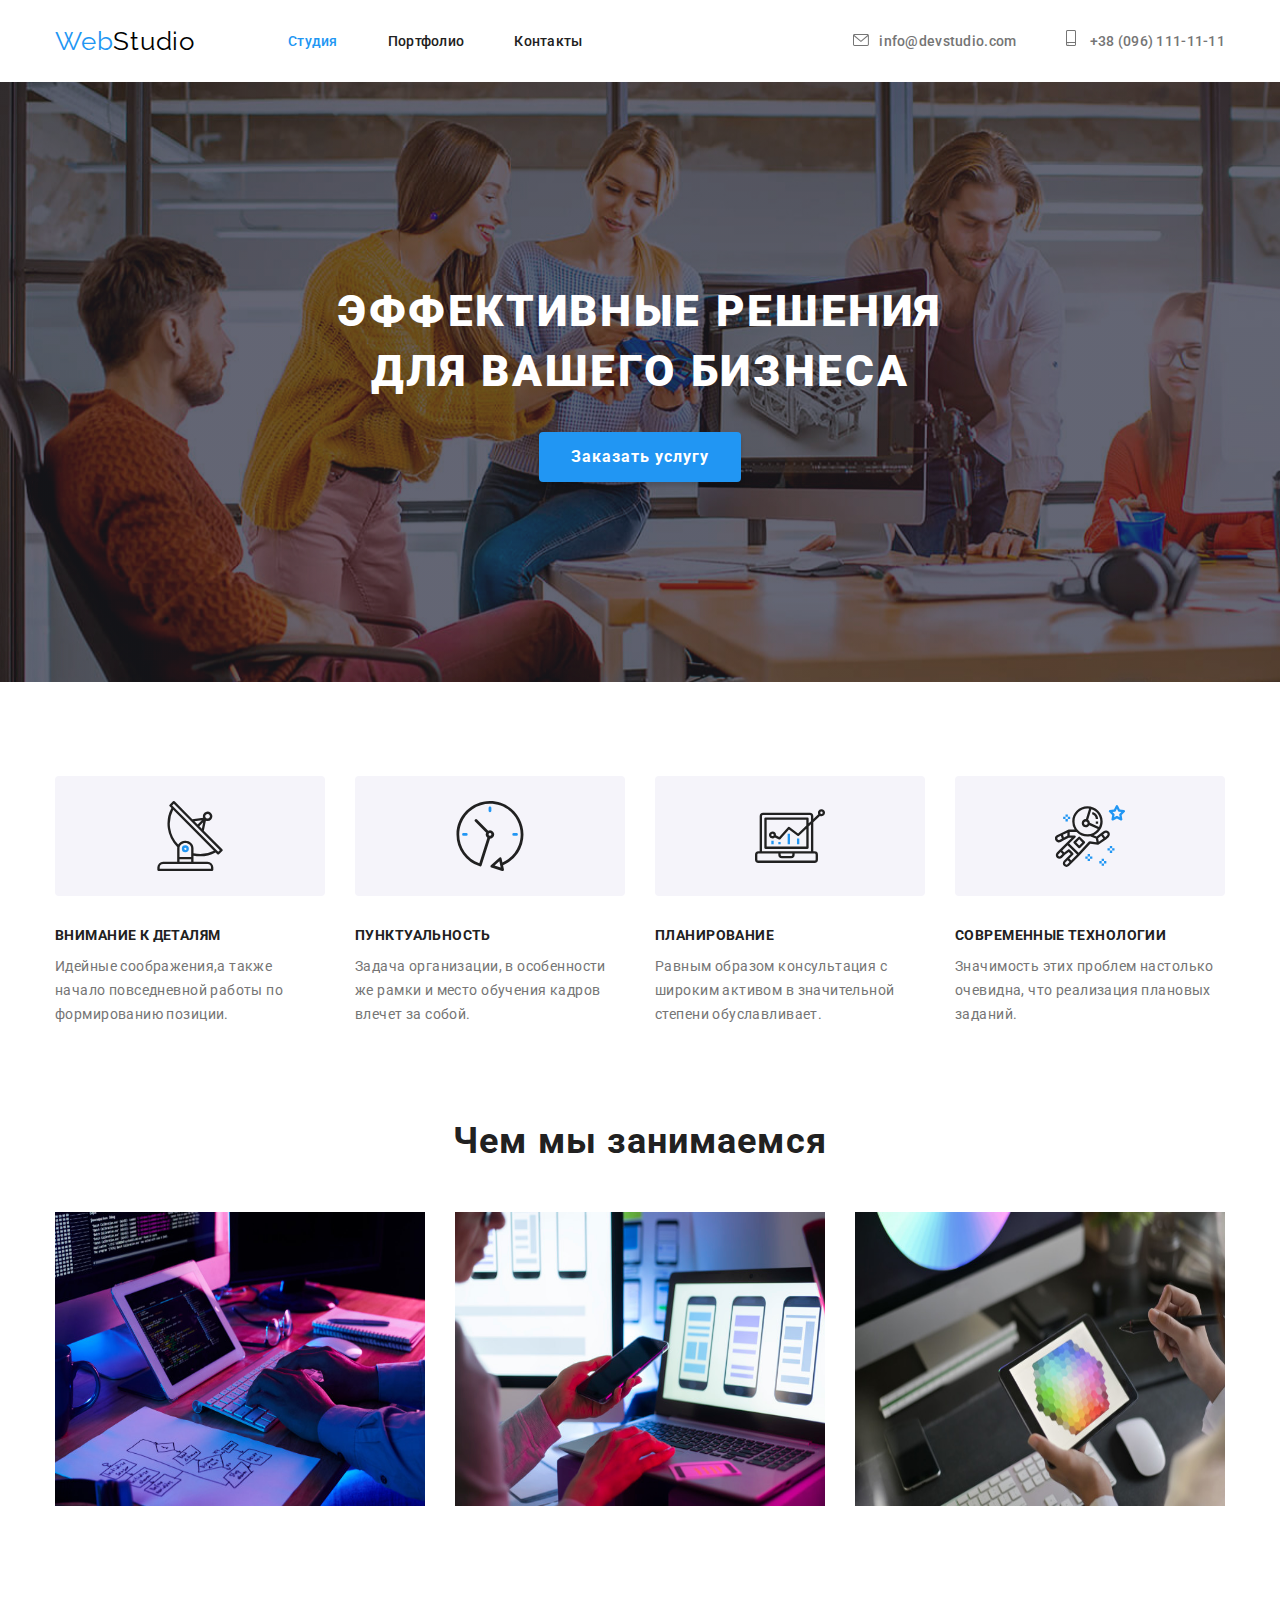
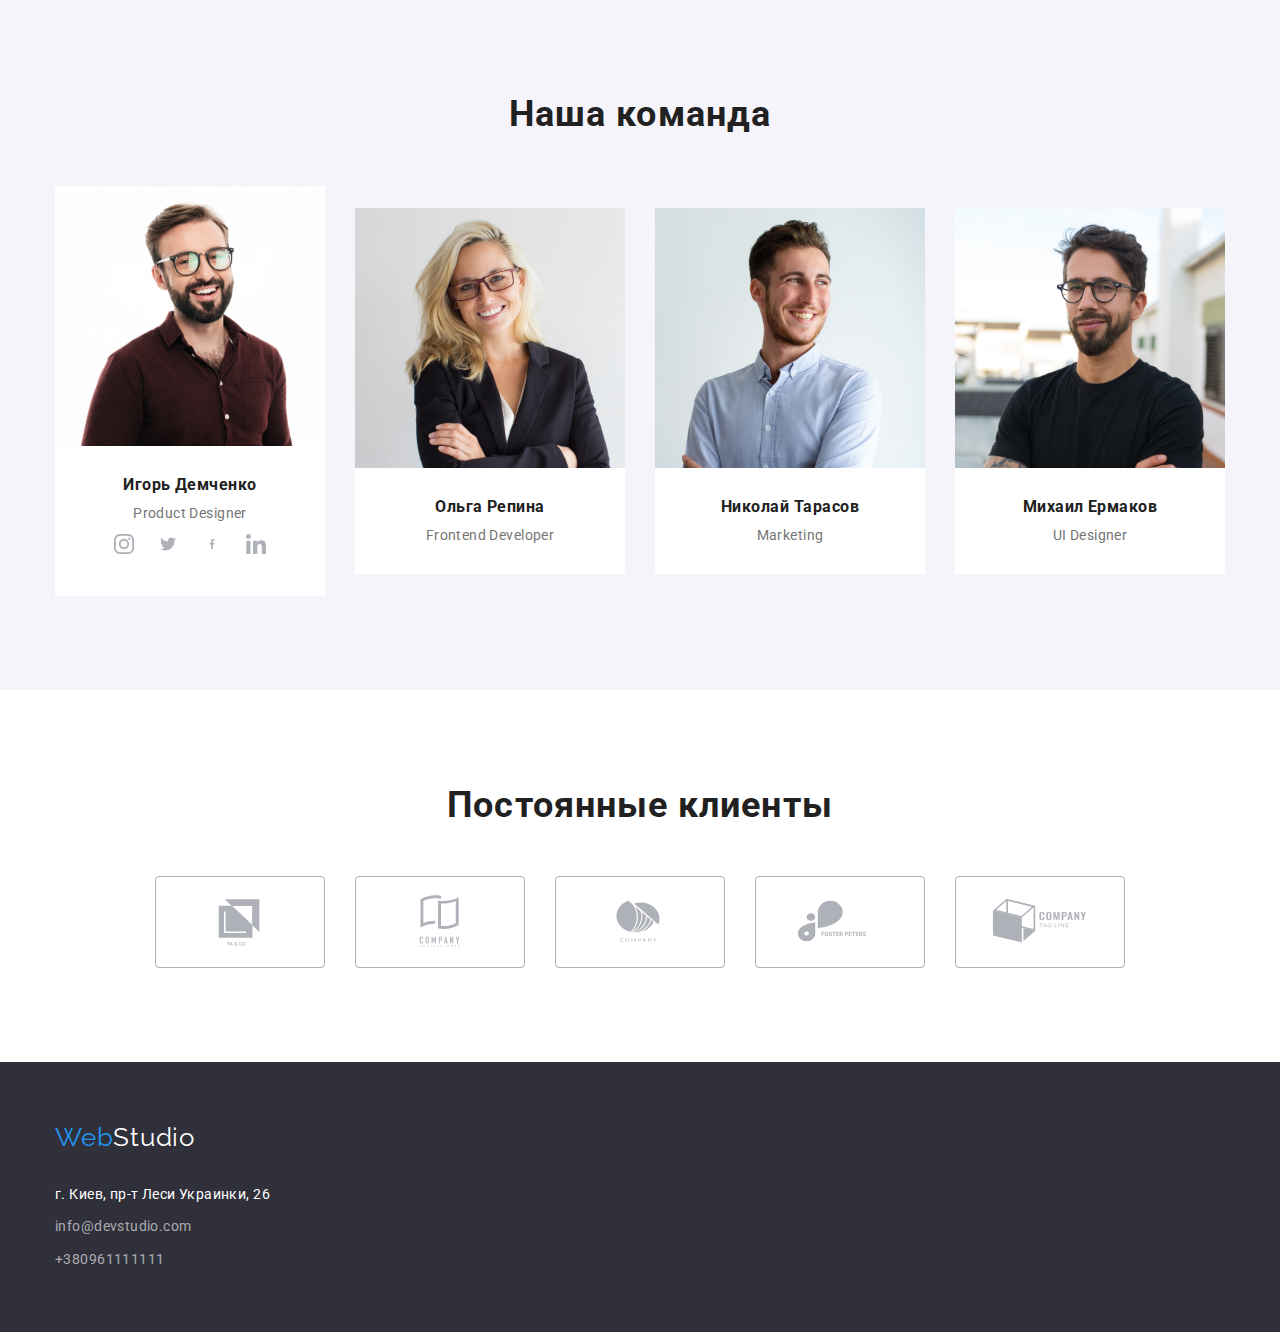
==== index.html @ 140a6880 "04/06hw4" ====
<!DOCTYPE html>
<html lang="ru">
  <head>
    <meta charset="UTF-8" />
    <meta http-equiv="X-UA-Compatible" content="IE=edge" />
    <meta name="viewport" content="width=device-width, initial-scale=1.0" />
    <title>Document</title>
    <link
      rel="stylesheet"
      href="https://cdn.jsdelivr.net/npm/modern-normalize@1.1.0/modern-normalize.min.css"
    />
    <link rel="preconnect" href="https://fonts.googleapis.com" />
    <link rel="preconnect" href="https://fonts.gstatic.com" crossorigin />
    <link
      href="https://fonts.googleapis.com/css2?family=Raleway:wght@700&family=Roboto:wght@400;500;700;900&display=swap"
      rel="stylesheet"
    />
    <link rel="stylesheet" href="./css/styles.css" />
  </head>
  <body class="body">
    <!-- шапка сайта -->
    <header class="header-page">
      <div class="header-container">
        <nav class="navigation">
          <a class="logo-header" href="index.html" lang="en">
            Web<span class="logo-title-right">Studio</span></a
          >
          <ul class="list">
            <li class="item">
              <a class="link navigation-link cunrrent" href="./index.html"
                >Студия</a
              >
            </li>
            <li class="item">
              <a class="link navigation-link" href="./portfolio.html"
                >Портфолио</a
              >
            </li>
            <li class="item">
              <a class="link navigation-link" href="./Slonik.html">Контакты</a>
            </li>
          </ul>
        </nav>
        <ul class="header-contact">
          <li class="contact-item">
            <a class="link-header-email link-email-cunrrent"
              href="mailto:info@devstudio.com">
              <svg class="svg-contact-item" width="16" height="12">
                <use
                  href="./imeges/SVG/Sprite.svg#icon-envelope-hover"
                ></use></svg>info@devstudio.com
            </a>
          </li>
          <li class="contact-item">
            <a
              class="link-header-tel link-tel-cunrrent"
              href="tel:+380961111111">
              <svg class="svg-header-tel" width="10" height="16">
                <use href="./imeges/SVG/Sprite.svg#icon-smartphone"></use>
              </svg>
              +38 (096) 111-11-11
            </a>
          </li>
        </ul>
      </div>
    </header>

    <!-- Hero -->
    <main class="main-studio">
      <section class="main-desigion-forbisness">
        <div class="container">
          <h1 class="desigion-forbisness-text">
            ЭФФЕКТИВНЫЕ РЕШЕНИЯ <br />
            ДЛЯ ВАШЕГО БИЗНЕСА
          </h1>
          <button class="button-hero" type="button">Заказать услугу</button>
        </div>
      </section>

      <section class="section-ourfeatures">
        <div class="ourfeatures-container">
          <h2 class="visually-hidden">Ниши особенности</h2>
          <ul class="section-ourfeatures-list">
            <li class="ourfeatures-svg-item">
              <svg class="svg-ourfeatures" width="70" height="70">
                <use href="./imeges/SVG/Sprite.svg#icon-antenna-1"></use>
              </svg>
              <h3 class="ourfeatures-h3-title">Внимание к деталям</h3>
              <p class="ourfeatures-p-text">
                Идейные соображения,а также<br />начало повседневной работы
                по<br />формированию позиции.
              </p>
            </li>

            <li class="">
              <div class="ourfeatures-svg-div">
                <svg class="svg-ourfeatures-style" width="70" height="70">
                  <use href="./imeges/SVG/Sprite.svg#icon-clock-1"></use>
                </svg>
              </div>
              <h3 class="ourfeatures-h3-title">Пунктуальность</h3>
              <p class="ourfeatures-p-text">
                Задача организации, в особенности <br />
                же рамки и место обучения кадров<br />влечет за собой.
              </p>
            </li>

            <li>
              <div class="ourfeatures-svg-div">
                <svg class="svg-ourfeatures-style" width="70" height="70">
                  <use href="./imeges/SVG/Sprite.svg#icon-diagram-1"></use>
                </svg>
              </div>
              <h3 class="ourfeatures-h3-title">Планирование</h3>
              <p class="ourfeatures-p-text">
                Равным образом консультация с<br />широким активом в
                значительной<br />степени обуславливает.
              </p>
            </li>

            <li>
              <div class="ourfeatures-svg-div">
                <svg class="svg-ourfeatures-style" width="70" height="70">
                  <use href="./imeges/SVG/Sprite.svg#icon-astronaut-1"></use>
                </svg>
              </div>
              <h3 class="ourfeatures-h3-title">Современные технологии</h3>
              <p class="ourfeatures-p-text">
                Значимость этих проблем настолько<br />очевидна, что реализация
                плановых<br />заданий.
              </p>
            </li>
          </ul>
        </div>
      </section>

      <section class="section section-whatwedoing">
        <div class="whatwedoing-container">
          <h2 class="whatwedoing-h2-title">Чем мы занимаемся</h2>
          <ul class="whatwedoing-list">
            <li>
              <img
                src="imeges/pic1.jpg"
                width="370"
                height="294"
                alt="photo1"
              />
            </li>

            <li>
              <img
                src="imeges/pic2.jpg"
                width="370"
                height="294"
                alt="photo2"
              />
            </li>

            <li>
              <img
                src="imeges/pic3.jfif"
                width="370"
                height="294"
                alt="photo3"
              />
            </li>
          </ul>
        </div>
      </section>

      <section class="section-ourteam">
        <div class="ourteam-container">
          <h2 class="ourteam-h2-title">Наша команда</h2>
          <ul class="ourteam-list">
            <li class="ourteam-item">
              <img src="imeges/pic1nk.jpg" width="270" alt="member1" />
              <div>
                <h3 class="ourteam-h3-title">Игорь Демченко</h3>
                <p class="ourteam-p-en-text" lang="en">Product Designer</p>
                <ul class="ourteam-social-icon-list">
                  <li class="social-icon-item">
                    <a class="social-icon-link" href="">
                      <svg class="social-icon-svg" width="20" height="20">
                        <use
                          href="./imeges/SVG/Sprite.svg#icon-instagram-2"
                        ></use>
                      </svg>
                    </a>
                  </li>

                  <li class="social-icon-item">
                    <a class="social-icon-link" href="">
                      <svg class="social-icon-svg" width="20" height="16">
                        <use
                          href="./imeges/SVG/Sprite.svg#icon-twitter-1"
                        ></use>
                      </svg>
                    </a>
                  </li>

                  <li class="social-icon-item">
                    <a class="social-icon-link" href="">
                      <svg class="social-icon-svg" width="10" height="20">
                      <use href="./imeges/SVG/Sprite.svg#icon-facebook-1"></use>
                      </svg>
                    </a>
                  </li>

                  <li class="social-icon-item">
                    <a class="social-icon-link" href="">
                      <svg class="social-icon-svg" width="20" height="20">
                        <use href="./imeges/SVG/Sprite.svg#icon-linkedin-1"></use>
                      </svg>
                    </a>
                  </li>
                </ul>
              </div>
            </li>

            <li class="ourteam-item">
              <img src="imeges/pic2nk.jpg" width="270" alt="member2" />
              <div>
                <h3 class="ourteam-h3-title">Ольга Репина</h3>
                <p class="ourteam-p-en-text" lang="en">Frontend Developer</p>
              </div>
            </li>

            <li class="ourteam-item">
              <img src="imeges/pic3nk.jpg" width="270" alt="member3" />
              <div>
                <h3 class="ourteam-h3-title">Николай Тарасов</h3>
                <p class="ourteam-p-en-text" lang="en">Marketing</p>
              </div>
            </li>

            <li class="ourteam-item">
              <img src="imeges/pic4nk.jpg" width="270" alt="member4" />
              <div>
                <h3 class="ourteam-h3-title">Михаил Ермаков</h3>
                <p class="ourteam-p-en-text" lang="en">UI Designer</p>
              </div>
            </li>
          </ul>
        </div>
      </section>
      <!-- ПОСТОЯННЫЕ КЛИЕНТЫ -->
      <section class="regular-customers">
        <div class="customers-container">
          <h2 class="customers-title-h2">Постоянные клиенты</h2>
          <ul class="customers-title-list">
            <li class="regular-customers-item">
              <a class="regular-link-custom" href="">
                <svg class="svg-custom" width="106" height="60">
                  <use href="./imeges/SVG/Sprite.svg#icon-Logo"></use>
                </svg>
              </a>
            </li>

            <li class="regular-customers-item">
              <a class="regular-link-custom" href="">
                <svg class="svg-custom" width="106" height="60">
                  <use href="./imeges/SVG/Sprite.svg#icon-Logo-1"></use>
                </svg>
              </a>
            </li>

            <li class="regular-customers-item">
              <a class="regular-link-custom" href="">
                <svg class="svg-custom" width="106" height="60">
                  <use href="./imeges/SVG/Sprite.svg#icon-Logo-2"></use>
                </svg>
              </a>
            </li>

            <li class="regular-customers-item">
              <a class="regular-link-custom" href="">
                <svg class="svg-custom" width="106" height="60">
                  <use href="./imeges/SVG/Sprite.svg#icon-Logo-4"></use>
                </svg>
              </a>
            </li>

            <li class="regular-customers-item">
              <a class="regular-link-custom" href="">
                <svg class="svg-custom" width="106" height="60">
                  <use href="./imeges/SVG/Sprite.svg#icon-Logo-6"></use>
                </svg>
              </a>
            </li>
          </ul>
        </div>
      </section>
    </main>

    <footer class="footer-contacts">
      <div class="footer-container">
        <a class="logo-footer" href="index.html">
          Web<span class="footer-logo-title-right">Studio</span></a
        >
        <address class="address">г. Киев, пр-т Леси Украинки, 26</address>
        <ul class="footer-contacts-list">
          <li>
            <a class="footer-email-link" href="mailto:info@devstudio.com"
              >info@devstudio.com</a
            >
          </li>

          <li>
            <a class="footer-tel-link" href="tel:+380961111111"
              >+380961111111</a
            >
          </li>
        </ul>
      </div>
    </footer>
  </body>
</html>
---- css/styles.css ----
:root {
  /* Шрифты */
  --main-font: roboto, sans-serif;
  --secondary-font: Raleway, sans-serif;

  /* Цвета шрифтов */
  --primary-text-color: #757575;
  --title-text-color: #212121;
  --accent-color: #2196f3;
  --primary-white-color: #ffffff;

  /* Цвета заливки */
  --primary-background: #ffffff;
  --secondary-background: #f5f4fa;
  --footer-background: #2f303a;
  --accent-backgrounde: #2196f3;
}

/* celector- class for all ОСПК */
ul {
  list-style: none;
}

body {
  /* padding-top: 80px; */
  font-size: 14px;
  line-height: 1.71;
  letter-spacing: 0.03em;
  font-family: "Roboto", snat-serif;
  color: var(--primary-text-color)
}

/* heder */

.header-page {
  /* width: 1200;
    margin: 0 auto; */
  padding-top: 26px;
  padding-bottom: 25px;
  background-color: #ffffff;
  color: var(--title-text-color);
  text-align: left;
}

.navigation {
}

/* logo */

.logo-footer {
  display: block;
  margin-bottom: 30px;
  text-decoration: none;
  font-family: Raleway;
  color: #2196f3;
  font-size: 26px;
  line-height: 1.19;
  letter-spacing: 0.03em;
}

.logo-header {
  margin-right: 93px;
  text-decoration: none;
  font-family: Raleway;
  color: #2196f3;
  font-size: 26px;
  line-height: 1.19;
  letter-spacing: 0.03em;
}

.logo-title-right {
  color: #000000;
}

.footer-logo-title-right {
  color: #ffffff;
}

.list {
  display: flex;
  flex-direction: row;
  justify-content: space-around;
  /* padding: 32px 853px 32px 453px; */
}
/* ссылки шапки сайта */
/* .list {
  background-color: #212121;
Width: 294px; 
Height: 16pxl;
Top: 32px;
Left: 453px;
list-style-type: none;
display: inline-flex;
flex-direction: row; 
} */

.link {
  background-color: #ffffff;
  text-decoration: none;
  color: currentColor;
}

.navigation-link {
  /* /* background-color: #FFFFFF; */
  color: var(--title-text-color);
  font-weight: 500;
  font-size: 14px;
  line-height: 1.4;
  letter-spacing: 0.02em;
}

.navigation-link:hover {
  color: #2196f3;
}

/* header contac */

.header-contact {
}

.contact-item {
  list-style-type: none;
}

.link-header-email {
  font-weight: 500;
  font-size: 14px;
  line-height: 1.4;
  letter-spacing: 0.02em;
  /* color: bgb 255 255 255 0.6; */
  color: #757575;
  text-decoration: none;
}

.link-header-tel {
  font-weight: 500;
  font-size: 14px;
  line-height: 1.4;
  letter-spacing: 0.02em;
  color: #757575;
  /* color: bgb 255 255 255 0.6; */
  text-decoration: none;
}

.link-email-cunrrent:hover,
:focus {
  color: #188ce8;
}

.link-tel-cunrrent:hover {
  color: #188ce8;
}

/* main */

.main-studio {
}

.main {
}


.main-portfolio {
  padding-top: 94px;
  padding-bottom: 94px;
}

.portfolio-container {
  width: 1200px;
  padding-right: 15px;
  padding-left: 15px;
  margin-right: auto;
  margin-left: auto;
}

.visually-hidden {
  position: absolute;
  width: 1px;
  height: 1px;
  margin: -1px;
  border: 0;
  padding: 0;

  white-space: nowrap;
  clip-path: inset(100%);
  clip: rect(0 0 0 0);
  overflow: hidden;
}

.main-section-button {
}

.main-section-button-list {
  display: flex;
  justify-content: center;
  margin-bottom: 50px;
}

.main-section-button-list li:not(:last-child) {
  margin-right: 8px;
}

.button {
  font-family: inherit;
  font-weight: 600;
  font-size: 12px;
  line-height: 1.33;
  letter-spacing: 0.09em;
  text-transform: uppercase;
  background-color: transparent;
  cursor: pointer;
  box-shadow: 0px 0px 0px 0px #f3ebeb;

  /* box-shadow: 0px 4px 4px #40000000, 0em 0 0.4em rgb(177, 177, 172); */
  /* СЕРГЕЙ ПОДСкажите с тенью ПОЖАЛУЙСТО */
}

.button-mode-blue {
  background-color: #f5f4fa;
  font-family: inherit;
  font-weight: 500;
  font-size: 16px;
  line-height: 1.6;
  letter-spacing: 0.03em;
  background-color: transparent;
  cursor: pointer;
  padding: 6px 24px;
  border: none;

  /* margin-right: 5px !important;
  padding: 6px 22px !important; */
}

.button {
  border: #188ce8;
  background-color: #f5f4fa;
  /* padding: 10px 32px; */
  border-radius: 4px;
}

.button-mode-blue:hover {
  background-color: #2196f3;
  cursor: pointer;
  color: #ffffff;
  border-radius: 4px;
  box-shadow: 0px 3px 1px rgba(0, 0, 0, 0.1), 0px 1px 2px rgba(0, 0, 0, 0.08),
    0px 2px 2px rgba(0, 0, 0, 0.12);
  border-radius: 4px;
}

/* .button-mode-blue:hover{
    color: #FFFFFF;
} */

.button-hero {
  background-color: #2196f3;
  color: #ffffff;
  font-family: inherit;
  font-weight: 700;
  font-size: 16px;
  line-height: 1.88;
  letter-spacing: 0.06em;
  cursor: pointer;
  border: none;
  padding: 10px 32px;
  box-shadow: 0px 4px 4px rgba(0, 0, 0, 0.15);
  border-radius: 4px;
}

.button-hero:hover,
.button-hero:focus {
  background-color: #188ce8;
}

/* main section img */
.main-section-img {
}

.section-img-list {
  font-size: 18sp;
  line-height: 2;
  list-style-type: none;
  flex-direction: row;
  vertical-align: top;
  letter-spacing: 0.06em;
}

.section-item-img {
  font-weight: 370px;
  height: 404px;
  justify-content: flex-start;
}

.item-img-text-position {
  display: block;
  padding: 20px 24px;
  border-right: 1px solid #eeeeee;
  border-bottom: 1px solid #eeeeee;
  border-left: 1px solid #eeeeee;
}

.main-sectiin-porfolio-title {
  font-size: 18px;
  line-height: 2;
  letter-spacing: 0.03em;
  color: #212121;
}

/*===footer===*/
.footer-contacts {
  /* width: 1600; */
  /* margin: 0 auto; */
  background-color: #2f303a;
}

.address {
  margin-bottom: 9px;
}

.footer-contacts-list {
  background-color: #2f303a;
  list-style-type: none;
}

.footer-contacts-list li:not(:last-child) {
  margin-bottom: 9px;
}

.footer-contact-item {
}
.footer-email-link {
  font-size: 14px;
  line-height: 1.4em;
  letter-spacing: 0.03em;
  color: rgba(255, 255, 255, 0.6);
  text-decoration: none;
}
.footer-tel-link {
  font-size: 14px;
  line-height: 1.4em;
  letter-spacing: 0.03em;
  color: rgba(255, 255, 255, 0.6);
  text-decoration: none;
}

.footer-email-link:hover,
:focus {
  color: #188ce8;
}
.footer-tel-link:hover,
:focus {
  color: #188ce8;
}

/* 
==================================================
      index.html links
==================================================
 */

.cunrrent {
  color: #2196f3;
}

.main-desigion-forbisness {
  background-color: #2f303a;
  color: #ffffff;
  text-align: center;
  padding-top: 200px;
  padding-bottom: 200px;
  background-image: linear-gradient(
      rgba(47, 48, 58, 0.4),
      rgba(47, 48, 58, 0.4)),
      
    url(../imeges/SVG/Img\ 9.jpg);
  }

/* .main-desigion-forbisness {
  width: 1200px;
    padding-right: 15px;
    padding-left: 15px;
    margin-right: auto;
    margin-left: auto;
} */

.desigion-forbisness-text {
  font-weight: 900;
  font-size: 44px;
  line-height: 1.36;
  letter-spacing: 0.06em;
  margin-bottom: 30px;
}

/*Наши возможности  */

.ourfeatures-h3-title {
  /* font-family: Roboto;
     font-style: Bolt; */
  font-size: 14px;
  line-height: 1.4;
  vertical-align: top;
  letter-spacing: 0.03em;
  text-transform: uppercase;
  color: #212121;
  margin-bottom: 10px;
}

.ourfeatures-p-text {
  font-size: 14px;
  line-height: 1.7;
  vertical-align: top;
  letter-spacing: 0.03em;
  color: #757575;
}

/*Чем мы занимаемся секция  */

.whatwedoing-h2-title {
  /* font-family: Roboto;
    font-style: Bolt; */
  /* width: 700; */
  font-size: 36px;
  line-height: 1.16;
  vertical-align: top;
  letter-spacing: 0.03em;
  color: #212121;
}

.ourteam-h2-title {
  /* font-family: Roboto;
    font-style: Bolt; */
  /* width: 700; */
  font-size: 36px;
  line-height: 1.16;
  vertical-align: top;
  letter-spacing: 0.03em;
  color: #212121;
}

.ourteam-h3-title {
  font-weight: 700;
  font-size: 16px;
  line-height: 1.18;
  letter-spacing: 0.03em;
  color: #212121;
  margin-bottom: 10px;
}

.ourteam-p-en-text {
  line-height: 1.18;
  letter-spacing: 0.03em;
  color: #757575;
}

/* index footer */
.address {
  font-style: normal;
  font-size: 14px;
  line-height: 1.7;
  vertical-align: top;
  letter-spacing: 0.03em;
  color: #ffffff;
}

/* ================
РАЗМЕТКА ДЗ №3
==================*/
html {
  box-sizing: border-box;
}

*,
*::before,
*::after {
  box-sizing: inherit;
}

h1,
h2,
h3,
h4,
ul,
p {
  margin: 0;
  padding: 0;
}

img {
  display: block;
}

.header-container {
  width: 1200px;
  margin: 0 auto;
  padding-left: 15px;
  padding-right: 15px;
  margin-left: auto;
  margin-right: auto;
  display: flex;
  align-items: center;
}

.navigation {
  display: flex;
  align-items: center;
}

.list {
  width: 294px;
  display: flex;
  justify-content: space-around;
  /* margin: 32px 0px 32px 93px; */
  /* border: 1px solid; */
  padding-left: 0% auto;
}

.list li:not(:last-child) {
  margin-right: 50px;
}

.header-contact {
  display: flex;
  align-items: center;
  margin-left: auto;
  padding: 0;
}

.contact-item {
  /* box-sizing: border-box; */
}

.item {
}

.logo {
  /* margin-right: 93px; */
}

.logo-title-right {
}

ul {
}

.header-container li:not(:last-child) {
  margin-right: 50px;
}

/* ==========
MAIN  */

.main-container {
  width: 1200px;
  padding-right: 15px;
  padding-left: 15px;
  margin-right: auto;
  margin-left: auto;
}

.ourfeatures-container {
  width: 1200px;
  padding-right: 15px;
  padding-left: 15px;
  margin-right: auto;
  margin-left: auto;
}

.section-ourfeatures {
  padding-top: 94px;
}

.section-ourfeatures-list {
  display: flex;
  /* justify-content: space-between; */
}

.section-ourfeatures-list li {
  width: 270px;
}
.section-ourfeatures-list li:not(:last-child) {
  margin-right: 30px;
}

/* чем мы занимаемся */

.section-whatwedoing {
  padding-top: 94px;
  padding-bottom: 94px;
}

.whatwedoing-container {
  width: 1200px;
  padding-right: 15px;
  padding-left: 15px;
  margin-right: auto;
  margin-left: auto;
}

.whatwedoing-list {
  display: flex;
  text-align: center;
  margin-top: 50px;
  justify-content: space-between;
}

.whatwedoing-h2-title {
  text-align: center;
}

/* наша команда */

.section-ourteam {
  padding-top: 94px;
  padding-bottom: 94px;
  background-color: #f5f4fa;
}

.ourteam-container {
  width: 1200px;
  padding-right: 15px;
  padding-left: 15px;
  margin-right: auto;
  margin-left: auto;
  text-align: center;
}

.ourteam-h2-title {
  /* margin-top: 94px; */
  margin-bottom: 50px;
}

.ourteam-list {
  display: flex;
  justify-content: center;
  /* margin-bottom: 94px; */
  /* margin-top: 50px; */
  align-items: center;
}

.ourteam-item {
  background-color: #ffffff;
  width: 270px;
  margin-right: 30px;
}

.ourteam-item:last-child {
  margin-right: 0;
}

.ourteam-item {
}

.section-ourteam li div {
  padding-top: 30px;
  padding-bottom: 30px;
}

.footer-container {
}

.footer-contacts {
  padding-top: 60px;
  padding-bottom: 60px;
}

.footer-container {
  /* background-color: #2196f3; */
  width: 1200px;
  padding-right: 15px;
  padding-left: 15px;
  margin-right: auto;
  margin-left: auto;
}

/* ===================
======================
PORTFOLIO ============
====================== */
.main-section-button {
  padding-top: 94px;
}

.main-img-container {
  width: 1200px;
  padding-right: 15px;
  padding-left: 15px;
  margin-right: auto;
  margin-left: auto;
  padding-bottom: 94px;
}

.section-img-list {
  display: flex;
  flex-wrap: wrap;
  /* margin-right: -30px;
  margin-bottom: -30px; */
  /* align-items:center;
    justify-content:space-between;
    align-content:flex-start;
    text-align:left;
    border: 1px solid tomato;
    margin: 0 auto; */
}

.section-item-img {
  width: calc((100% - 60px) / 3);
}

.section-item-img:not(:nth-child(3n)) {
  margin-right: 30px;
}

.section-item-img:not(:nth-last-child(-n + 3)) {
  margin-bottom: 30px;
}

/* .card-img-item :first-child  {
    margin-bottom: 30px;
}

.card-img-item :nth-child(2) {
    margin-bottom: 30px;
} */

.main-sectiin-porfolio-title {
}

.ourfeatures-p-text {
}

/* ===================
+++++++++++++++++++++++
SVG */

.svg-contact-item {
  margin-right: 10px;
  fill: currentColor;
}

.svg-header-tel {
  margin-right: 10px;
  fill: currentColor;
}

.ourfeatures-svg-item {
}

.svg-ourfeatures {
  display: flex;
  content: "";
  margin-bottom: 30px;
  border-radius: 4px;
  background: #f5f4fa;
  content: "";
  margin-bottom: 30px;
  border-radius: 4px;
  /* justify-content: center; */
  /* align-items: center; */
  width: 270px;
  height: 120px;
  padding: 25px 100px;
}

.svg-ourfeatures:hover,
:focus {
  background-color: #cccccc;
}

.ourfeatures-svg-div:hover,
:focus {
  background-color: #cccccc;
}
.ourfeatures-svg-div {
  display: flex;
  width: 270px;
  /* width: auto; */
  height: 120px;
  background-color: #f5f4fa;
  border-radius: 4px;
  margin-bottom: 30px;
  align-items: center;
  justify-content: center;
}

/* ПОСТОЯННЫЕ КЛИЕНТЫ */
.regular-customers {
  padding-top: 94px;
  padding-bottom: 94px;
}

.customers-container {
  width: 1200px;
  padding-right: 15px;
  padding-left: 15px;
  margin-right: auto;
  margin-left: auto;
}

.customers-title-h2 {
  margin-bottom: 50px;
  font-size: 36px;
  line-height: 1.17;
  text-align: center;
  letter-spacing: 0.03em;
  color: #212121;
}

.customers-title-list {
  display: flex;
  justify-content: center;
}

.customers-title-list li:not(:last-child) {
  margin-right: 30px;
}

.regular-customers-item {
}

.svg-ourfeatures-style {
}

.regular-link-custom {
  display: flex;
  justify-content: center;
  align-items: center;
  width: 170px;
  height: 92px;
  border: 1px solid #afb1b8;
  border-radius: 4px;
}

.regular-link-custom:hover,
.regular-link-custom:focus {
  border-color: #188ce8;
}

.regular-link-custom:hover svg {
  fill: #188ce8;
}

.svg-custom {
  fill: #afb1b8;
}

.ourteam-social-icon-list {
  display: flex;
  justify-content: center;
  align-items: center;
}

.social-icon-link {
    display: flex;
    justify-content: center;
    align-items: center;
    width: 44px;
    height: 44px;
    border-radius: 50%;
}

.social-icon-link:hover, :focus {
  background:#188ce8;
}
.social-icon-link:hover ,:focus svg {
  color:#f5f4fa;
}

/* 04/06 */
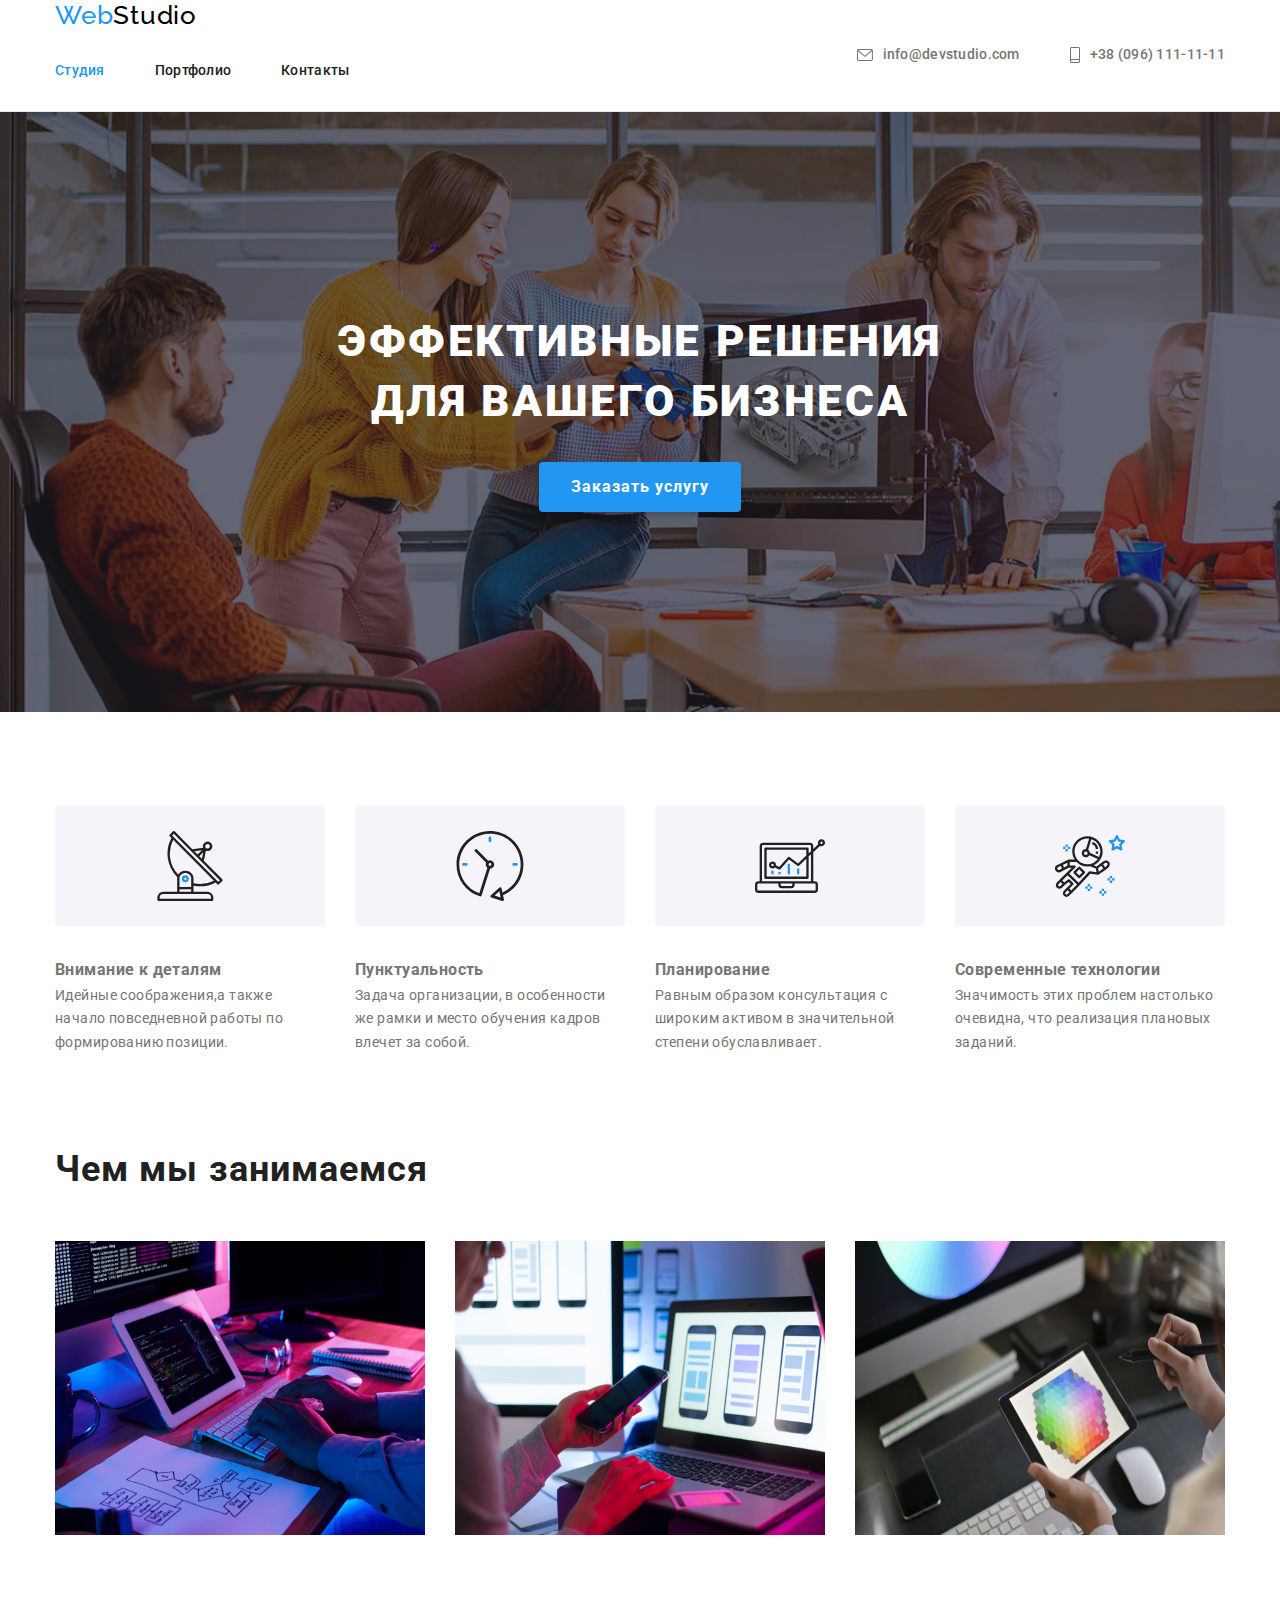
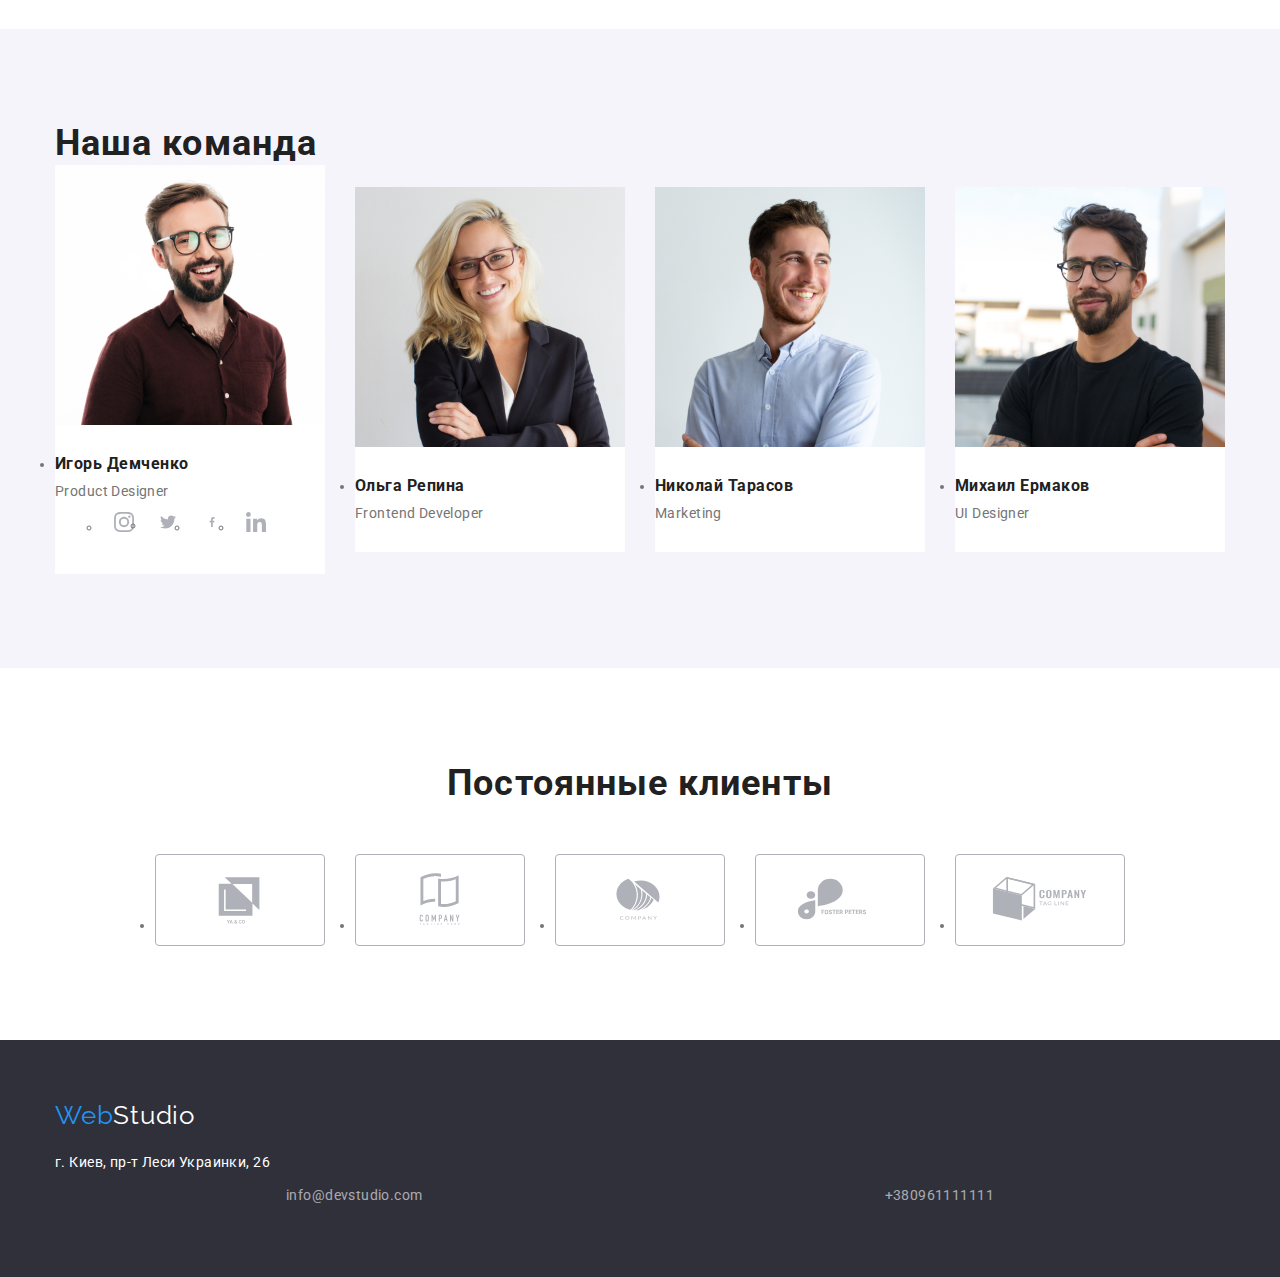
==== commit 96f2431c: "04.06hw4" ====
--- a/index.html
+++ b/index.html
@@ -20,42 +20,35 @@
   <body class="body">
     <!-- шапка сайта -->
     <header class="header-page">
-      <div class="header-container">
+      <div class="container header-container">
         <nav class="navigation">
-          <a class="logo-header" href="index.html" lang="en">
+          <a class="logo" href="index.html" lang="en">
             Web<span class="logo-title-right">Studio</span></a
           >
-          <ul class="list">
+          <ul class="list navigation-list">
             <li class="item">
-              <a class="link navigation-link cunrrent" href="./index.html"
-                >Студия</a
-              >
+              <a class="link cunrrent" href="./index.html">Студия</a>
             </li>
             <li class="item">
-              <a class="link navigation-link" href="./portfolio.html"
-                >Портфолио</a
-              >
+              <a class="link" href="./portfolio.html">Портфолио</a>
             </li>
             <li class="item">
-              <a class="link navigation-link" href="./Slonik.html">Контакты</a>
+              <a class="link" href="./Slonik.html">Контакты</a>
             </li>
           </ul>
         </nav>
-        <ul class="header-contact">
-          <li class="contact-item">
-            <a class="link-header-email link-email-cunrrent"
-              href="mailto:info@devstudio.com">
-              <svg class="svg-contact-item" width="16" height="12">
+        <ul class="list header-contact">
+          <li class="item contact-item">
+            <a class="link" href="mailto:info@devstudio.com">
+              <svg class="svg-contact-icon" width="16" height="12">
                 <use
                   href="./imeges/SVG/Sprite.svg#icon-envelope-hover"
                 ></use></svg>info@devstudio.com
             </a>
           </li>
-          <li class="contact-item">
-            <a
-              class="link-header-tel link-tel-cunrrent"
-              href="tel:+380961111111">
-              <svg class="svg-header-tel" width="10" height="16">
+          <li class="item contact-item">
+            <a class="link" href="tel:+380961111111">
+              <svg class="svg-contact-icon" width="10" height="16">
                 <use href="./imeges/SVG/Sprite.svg#icon-smartphone"></use>
               </svg>
               +38 (096) 111-11-11
@@ -78,9 +71,9 @@
       </section>
 
       <section class="section-ourfeatures">
-        <div class="ourfeatures-container">
+        <div class="container ourfeatures-container">
           <h2 class="visually-hidden">Ниши особенности</h2>
-          <ul class="section-ourfeatures-list">
+          <ul class="list section-ourfeatures-list">
             <li class="ourfeatures-svg-item">
               <svg class="svg-ourfeatures" width="70" height="70">
                 <use href="./imeges/SVG/Sprite.svg#icon-antenna-1"></use>
@@ -134,10 +127,10 @@
         </div>
       </section>
 
-      <section class="section section-whatwedoing">
-        <div class="whatwedoing-container">
-          <h2 class="whatwedoing-h2-title">Чем мы занимаемся</h2>
-          <ul class="whatwedoing-list">
+      <section class="section section section-whatwedoing">
+        <div class="container">
+          <h2 class="section-h2-title">Чем мы занимаемся</h2>
+          <ul class="list whatwedoing-list">
             <li>
               <img
                 src="imeges/pic1.jpg"
@@ -169,8 +162,8 @@
       </section>
 
       <section class="section-ourteam">
-        <div class="ourteam-container">
-          <h2 class="ourteam-h2-title">Наша команда</h2>
+        <div class="container">
+          <h2 class="section-h2-title">Наша команда</h2>
           <ul class="ourteam-list">
             <li class="ourteam-item">
               <img src="imeges/pic1nk.jpg" width="270" alt="member1" />
@@ -201,7 +194,9 @@
                   <li class="social-icon-item">
                     <a class="social-icon-link" href="">
                       <svg class="social-icon-svg" width="10" height="20">
-                      <use href="./imeges/SVG/Sprite.svg#icon-facebook-1"></use>
+                        <use
+                          href="./imeges/SVG/Sprite.svg#icon-facebook-1"
+                        ></use>
                       </svg>
                     </a>
                   </li>
@@ -209,7 +204,9 @@
                   <li class="social-icon-item">
                     <a class="social-icon-link" href="">
                       <svg class="social-icon-svg" width="20" height="20">
-                        <use href="./imeges/SVG/Sprite.svg#icon-linkedin-1"></use>
+                        <use
+                          href="./imeges/SVG/Sprite.svg#icon-linkedin-1"
+                        ></use>
                       </svg>
                     </a>
                   </li>
@@ -245,7 +242,7 @@
       </section>
       <!-- ПОСТОЯННЫЕ КЛИЕНТЫ -->
       <section class="regular-customers">
-        <div class="customers-container">
+        <div class="container">
           <h2 class="customers-title-h2">Постоянные клиенты</h2>
           <ul class="customers-title-list">
             <li class="regular-customers-item">
@@ -294,11 +291,11 @@
 
     <footer class="footer-contacts">
       <div class="footer-container">
-        <a class="logo-footer" href="index.html">
+        <a class="logo" href="index.html">
           Web<span class="footer-logo-title-right">Studio</span></a
         >
         <address class="address">г. Киев, пр-т Леси Украинки, 26</address>
-        <ul class="footer-contacts-list">
+        <ul class="list footer-contacts-list">
           <li>
             <a class="footer-email-link" href="mailto:info@devstudio.com"
               >info@devstudio.com</a
--- a/css/styles.css
+++ b/css/styles.css
@@ -17,12 +17,9 @@
 }
 
 /* celector- class for all ОСПК */
-ul {
-  list-style: none;
-}
+
 
 body {
-  /* padding-top: 80px; */
   font-size: 14px;
   line-height: 1.71;
   letter-spacing: 0.03em;
@@ -33,23 +30,32 @@
 /* heder */
 
 .header-page {
-  /* width: 1200;
-    margin: 0 auto; */
-  padding-top: 26px;
-  padding-bottom: 25px;
-  background-color: #ffffff;
-  color: var(--title-text-color);
-  text-align: left;
+  /* padding-top: 26px;
+  padding-bottom: 25px; */
+  font-weight: 500;
+  /* font-size: 14px;???????? */
+  line-height: 1.14;
+  letter-spacing: 0.02em;
+  border-bottom: 1px solid #ECECEC;
+}
+
+.header-page .link {
+display: flex;
+align-items: center;
+padding-top: 32px;
+padding-bottom: 32px;
+
 }
 
 .navigation {
+  /* display: flex;
+  justify-content: center;
+  align-items: center; */
 }
 
 /* logo */
 
-.logo-footer {
-  display: block;
-  margin-bottom: 30px;
+.logo { 
   text-decoration: none;
   font-family: Raleway;
   color: #2196f3;
@@ -58,15 +64,20 @@
   letter-spacing: 0.03em;
 }
 
-.logo-header {
+
+
+.header-page .logo {
   margin-right: 93px;
-  text-decoration: none;
-  font-family: Raleway;
-  color: #2196f3;
-  font-size: 26px;
-  line-height: 1.19;
-  letter-spacing: 0.03em;
-}
+
+}
+
+.footer-contacts .logo {
+  display: block;
+  margin-bottom: 20px;
+
+}
+
+
 
 .logo-title-right {
   color: #000000;
@@ -79,23 +90,12 @@
 .list {
   display: flex;
   flex-direction: row;
-  justify-content: space-around;
-  /* padding: 32px 853px 32px 453px; */
+  justify-content:center;
 }
 /* ссылки шапки сайта */
-/* .list {
-  background-color: #212121;
-Width: 294px; 
-Height: 16pxl;
-Top: 32px;
-Left: 453px;
-list-style-type: none;
-display: inline-flex;
-flex-direction: row; 
-} */
+
 
 .link {
-  background-color: #ffffff;
   text-decoration: none;
   color: currentColor;
 }
@@ -116,6 +116,9 @@
 /* header contac */
 
 .header-contact {
+  display: flex;
+  align-items: center;
+  margin-left: auto;
 }
 
 .contact-item {
@@ -123,23 +126,12 @@
 }
 
 .link-header-email {
-  font-weight: 500;
-  font-size: 14px;
-  line-height: 1.4;
-  letter-spacing: 0.02em;
-  /* color: bgb 255 255 255 0.6; */
-  color: #757575;
-  text-decoration: none;
+
+  
 }
 
 .link-header-tel {
-  font-weight: 500;
-  font-size: 14px;
-  line-height: 1.4;
-  letter-spacing: 0.02em;
-  color: #757575;
-  /* color: bgb 255 255 255 0.6; */
-  text-decoration: none;
+
 }
 
 .link-email-cunrrent:hover,
@@ -152,6 +144,15 @@
 }
 
 /* main */
+
+.container {
+  width: 1200px;
+  padding-right: 15px;
+  padding-left: 15px;
+  margin-right: auto;
+  margin-left: auto;
+
+}
 
 .main-studio {
 }
@@ -251,6 +252,7 @@
 /* .button-mode-blue:hover{
     color: #FFFFFF;
 } */
+
 
 .button-hero {
   background-color: #2196f3;
@@ -273,6 +275,12 @@
 }
 
 /* main section img */
+
+.section {
+  padding-top: 94px;
+  padding-bottom: 94px;
+}
+
 .main-section-img {
 }
 
@@ -363,6 +371,7 @@
 }
 
 .main-desigion-forbisness {
+  max-width: 1600px;
   background-color: #2f303a;
   color: #ffffff;
   text-align: center;
@@ -373,6 +382,7 @@
       rgba(47, 48, 58, 0.4)),
       
     url(../imeges/SVG/Img\ 9.jpg);
+    
   }
 
 /* .main-desigion-forbisness {
@@ -394,15 +404,13 @@
 /*Наши возможности  */
 
 .ourfeatures-h3-title {
-  /* font-family: Roboto;
-     font-style: Bolt; */
-  font-size: 14px;
+  /* font-size: 14px;
   line-height: 1.4;
   vertical-align: top;
   letter-spacing: 0.03em;
   text-transform: uppercase;
   color: #212121;
-  margin-bottom: 10px;
+  margin-bottom: 10px; не надо  */
 }
 
 .ourfeatures-p-text {
@@ -415,10 +423,7 @@
 
 /*Чем мы занимаемся секция  */
 
-.whatwedoing-h2-title {
-  /* font-family: Roboto;
-    font-style: Bolt; */
-  /* width: 700; */
+.section-h2-title {
   font-size: 36px;
   line-height: 1.16;
   vertical-align: top;
@@ -426,16 +431,6 @@
   color: #212121;
 }
 
-.ourteam-h2-title {
-  /* font-family: Roboto;
-    font-style: Bolt; */
-  /* width: 700; */
-  font-size: 36px;
-  line-height: 1.16;
-  vertical-align: top;
-  letter-spacing: 0.03em;
-  color: #212121;
-}
 
 .ourteam-h3-title {
   font-weight: 700;
@@ -490,61 +485,48 @@
 }
 
 .header-container {
-  width: 1200px;
-  margin: 0 auto;
-  padding-left: 15px;
-  padding-right: 15px;
-  margin-left: auto;
-  margin-right: auto;
   display: flex;
   align-items: center;
 }
 
-.navigation {
+.navigation-list  {
   display: flex;
   align-items: center;
+  color: var(--title-text-color);
 }
 
 .list {
-  width: 294px;
+  list-style: none;
+  /* width: 294px; */
   display: flex;
   justify-content: space-around;
-  /* margin: 32px 0px 32px 93px; */
-  /* border: 1px solid; */
   padding-left: 0% auto;
 }
 
-.list li:not(:last-child) {
+
+.contact-item {
+ 
+}
+
+.item {
+}
+
+
+.logo-title-right {
+}
+
+ul {
+}
+
+.header-container .item:not(:last-child) {
   margin-right: 50px;
 }
 
-.header-contact {
-  display: flex;
-  align-items: center;
-  margin-left: auto;
-  padding: 0;
-}
-
-.contact-item {
-  /* box-sizing: border-box; */
-}
-
-.item {
-}
-
-.logo {
-  /* margin-right: 93px; */
-}
-
-.logo-title-right {
-}
-
-ul {
-}
-
-.header-container li:not(:last-child) {
-  margin-right: 50px;
-}
+.header-container .link:hover,
+.header-container .link:focus {
+  color: var(--accent-color);
+}
+
 
 /* ==========
 MAIN  */
@@ -732,15 +714,13 @@
 +++++++++++++++++++++++
 SVG */
 
-.svg-contact-item {
+.svg-contact-icon {
   margin-right: 10px;
   fill: currentColor;
 }
 
-.svg-header-tel {
-  margin-right: 10px;
-  fill: currentColor;
-}
+
+
 
 .ourfeatures-svg-item {
 }
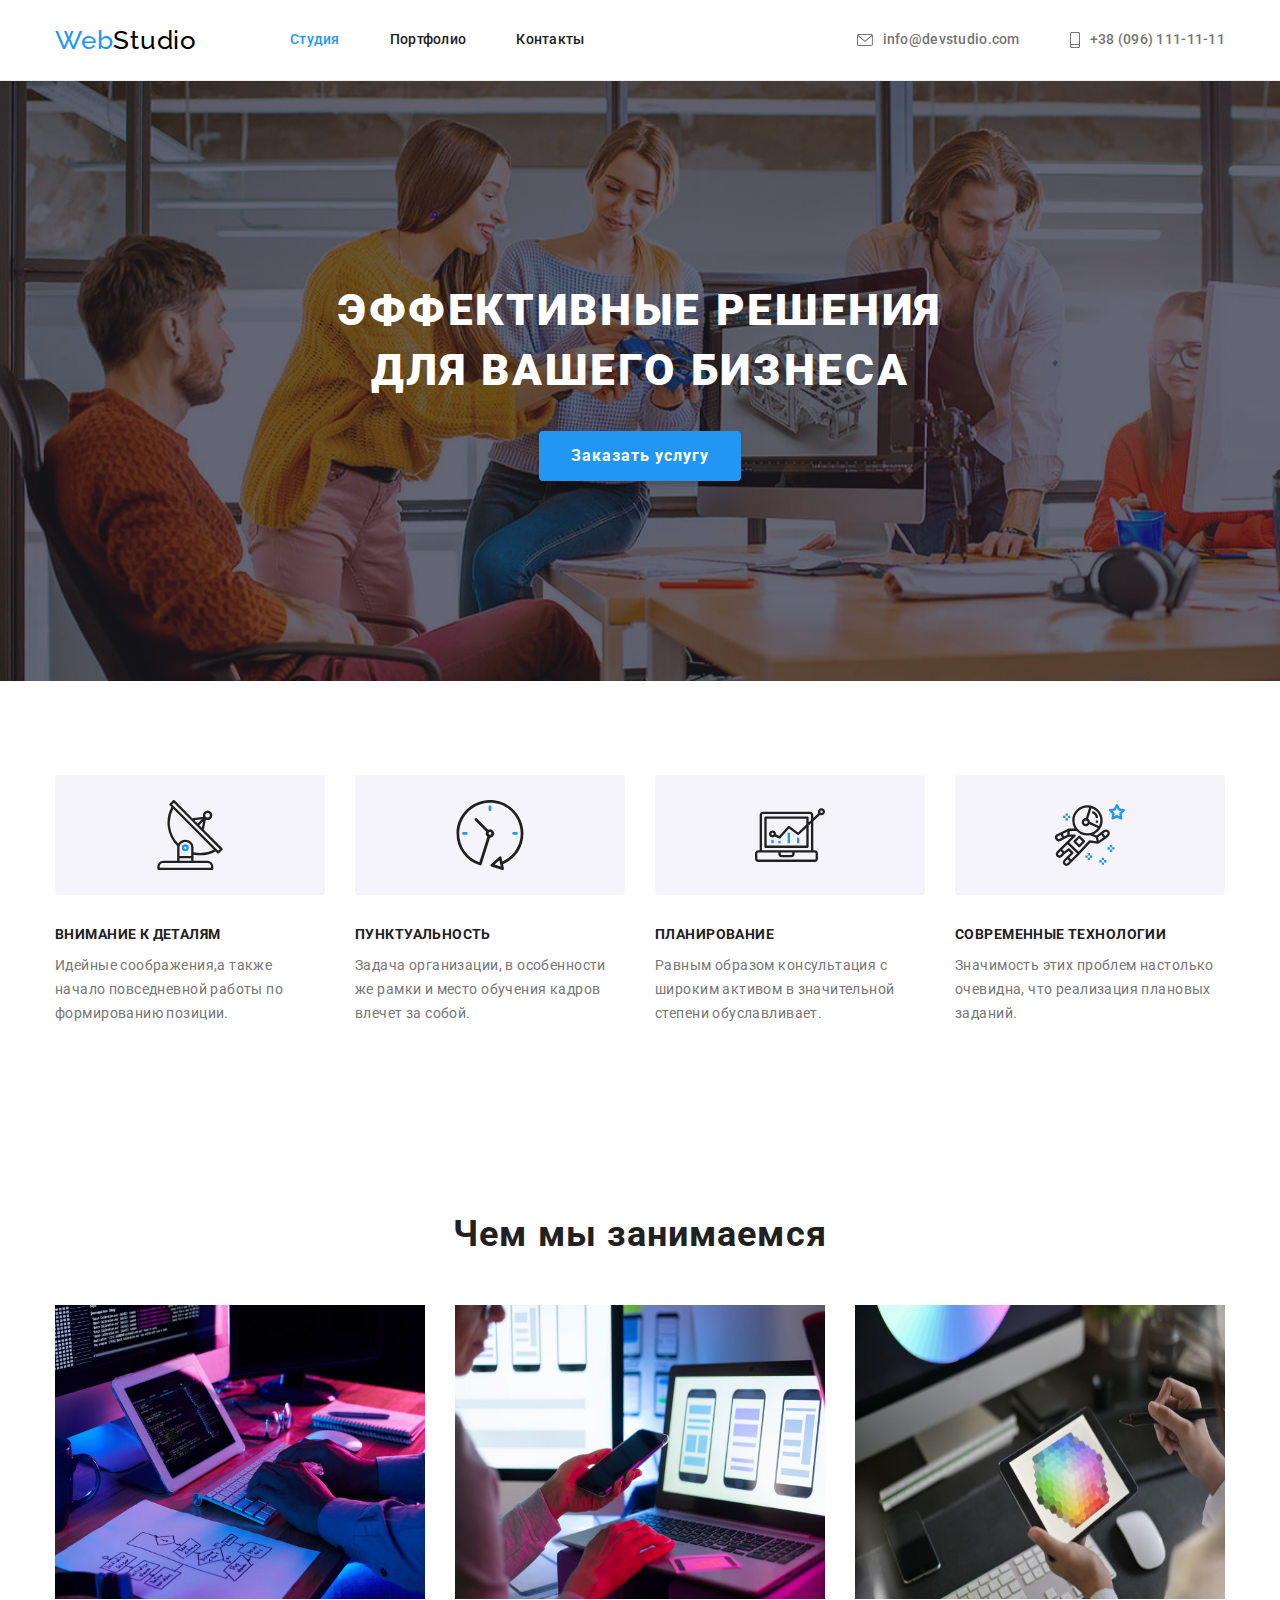
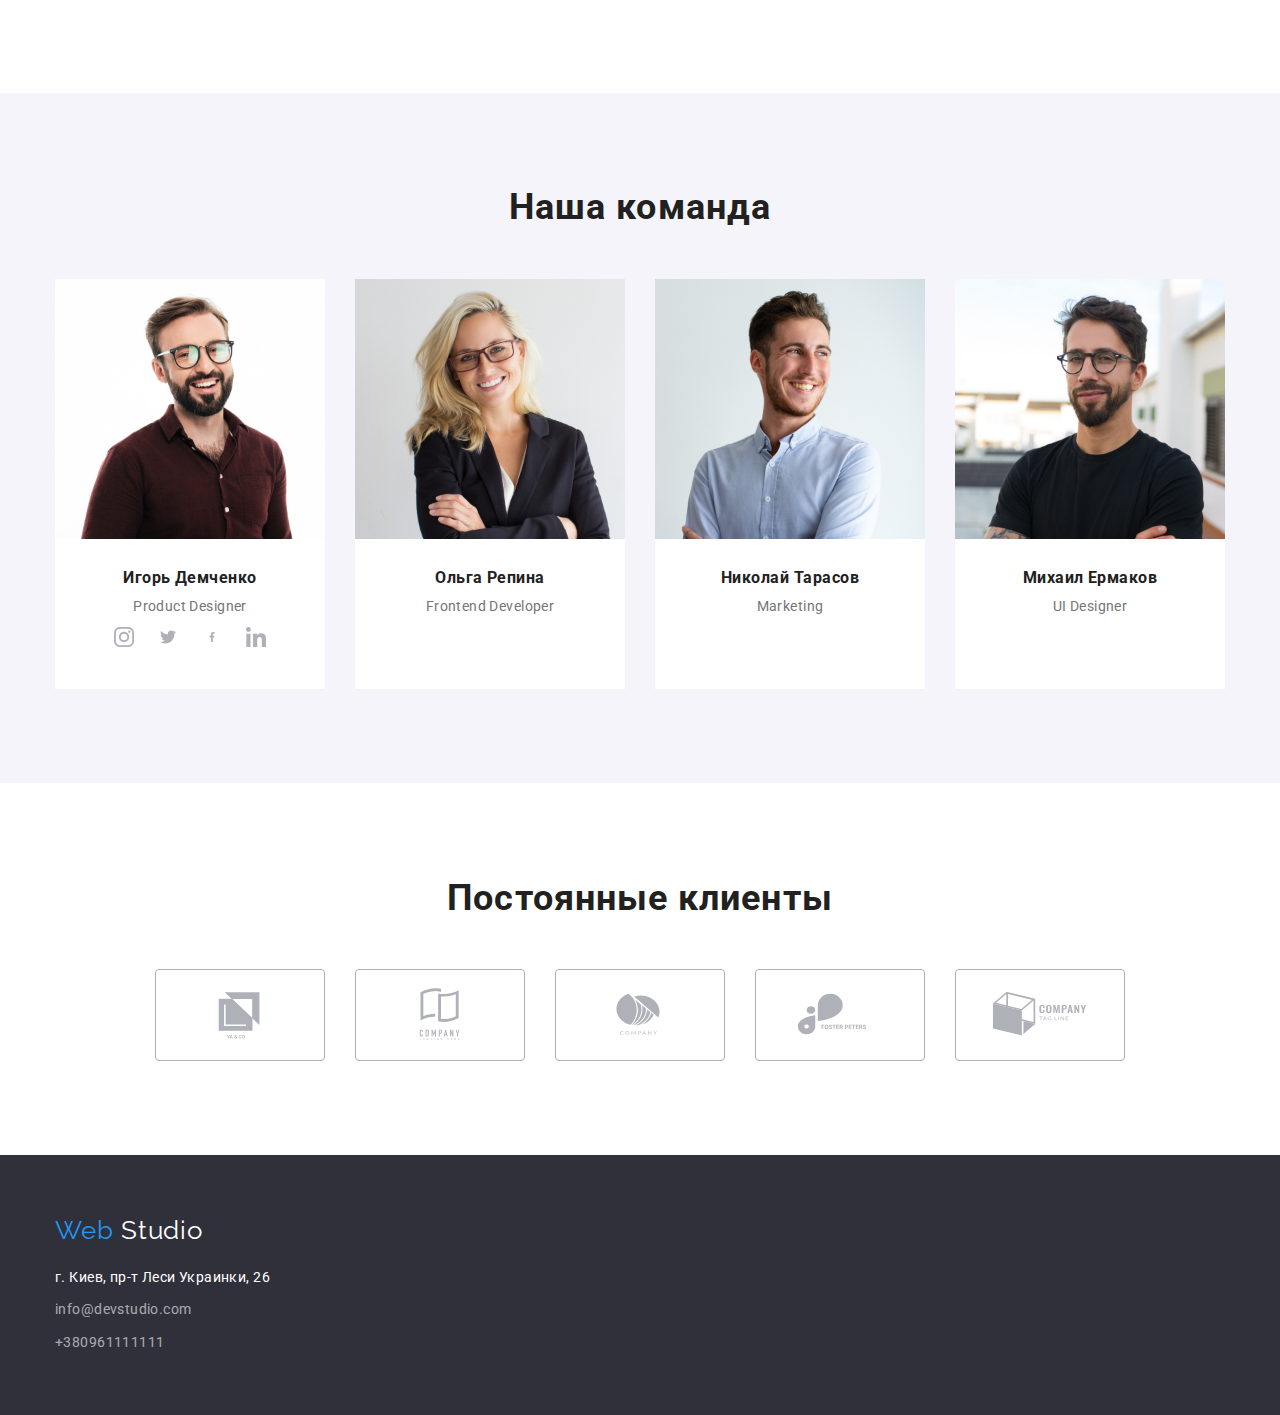
==== commit 63264fdf: "05.06wh4" ====
--- a/index.html
+++ b/index.html
@@ -23,8 +23,9 @@
       <div class="container header-container">
         <nav class="navigation">
           <a class="logo" href="index.html" lang="en">
-            Web<span class="logo-title-right">Studio</span></a
-          >
+            Web
+            <span class="logo-title-right">Studio</span>
+          </a>
           <ul class="list navigation-list">
             <li class="item">
               <a class="link cunrrent" href="./index.html">Студия</a>
@@ -41,9 +42,9 @@
           <li class="item contact-item">
             <a class="link" href="mailto:info@devstudio.com">
               <svg class="svg-contact-icon" width="16" height="12">
-                <use
-                  href="./imeges/SVG/Sprite.svg#icon-envelope-hover"
-                ></use></svg>info@devstudio.com
+                <use href="./imeges/SVG/Sprite.svg#icon-envelope-hover"></use>
+              </svg>
+              info@devstudio.com
             </a>
           </li>
           <li class="item contact-item">
@@ -63,14 +64,15 @@
       <section class="main-desigion-forbisness">
         <div class="container">
           <h1 class="desigion-forbisness-text">
-            ЭФФЕКТИВНЫЕ РЕШЕНИЯ <br />
+            ЭФФЕКТИВНЫЕ РЕШЕНИЯ
+            <br />
             ДЛЯ ВАШЕГО БИЗНЕСА
           </h1>
           <button class="button-hero" type="button">Заказать услугу</button>
         </div>
       </section>
 
-      <section class="section-ourfeatures">
+      <section class="section section-ourfeatures">
         <div class="container ourfeatures-container">
           <h2 class="visually-hidden">Ниши особенности</h2>
           <ul class="list section-ourfeatures-list">
@@ -80,8 +82,11 @@
               </svg>
               <h3 class="ourfeatures-h3-title">Внимание к деталям</h3>
               <p class="ourfeatures-p-text">
-                Идейные соображения,а также<br />начало повседневной работы
-                по<br />формированию позиции.
+                Идейные соображения,а также
+                <br />
+                начало повседневной работы по
+                <br />
+                формированию позиции.
               </p>
             </li>
 
@@ -93,8 +98,11 @@
               </div>
               <h3 class="ourfeatures-h3-title">Пунктуальность</h3>
               <p class="ourfeatures-p-text">
-                Задача организации, в особенности <br />
-                же рамки и место обучения кадров<br />влечет за собой.
+                Задача организации, в особенности
+                <br />
+                же рамки и место обучения кадров
+                <br />
+                влечет за собой.
               </p>
             </li>
 
@@ -106,8 +114,11 @@
               </div>
               <h3 class="ourfeatures-h3-title">Планирование</h3>
               <p class="ourfeatures-p-text">
-                Равным образом консультация с<br />широким активом в
-                значительной<br />степени обуславливает.
+                Равным образом консультация с
+                <br />
+                широким активом в значительной
+                <br />
+                степени обуславливает.
               </p>
             </li>
 
@@ -119,15 +130,18 @@
               </div>
               <h3 class="ourfeatures-h3-title">Современные технологии</h3>
               <p class="ourfeatures-p-text">
-                Значимость этих проблем настолько<br />очевидна, что реализация
-                плановых<br />заданий.
+                Значимость этих проблем настолько
+                <br />
+                очевидна, что реализация плановых
+                <br />
+                заданий.
               </p>
             </li>
           </ul>
         </div>
       </section>
 
-      <section class="section section section-whatwedoing">
+      <section class="section section-whatwedoing">
         <div class="container">
           <h2 class="section-h2-title">Чем мы занимаемся</h2>
           <ul class="list whatwedoing-list">
@@ -161,16 +175,16 @@
         </div>
       </section>
 
-      <section class="section-ourteam">
+      <section class="section section-ourteam">
         <div class="container">
           <h2 class="section-h2-title">Наша команда</h2>
-          <ul class="ourteam-list">
-            <li class="ourteam-item">
+          <ul class="list ourteam-list">
+            <li class="item ourteam-item">
               <img src="imeges/pic1nk.jpg" width="270" alt="member1" />
               <div>
                 <h3 class="ourteam-h3-title">Игорь Демченко</h3>
                 <p class="ourteam-p-en-text" lang="en">Product Designer</p>
-                <ul class="ourteam-social-icon-list">
+                <ul class="list ourteam-social-icon-list">
                   <li class="social-icon-item">
                     <a class="social-icon-link" href="">
                       <svg class="social-icon-svg" width="20" height="20">
@@ -241,10 +255,10 @@
         </div>
       </section>
       <!-- ПОСТОЯННЫЕ КЛИЕНТЫ -->
-      <section class="regular-customers">
+      <section class="section regular-customers">
         <div class="container">
-          <h2 class="customers-title-h2">Постоянные клиенты</h2>
-          <ul class="customers-title-list">
+          <h2 class="section-title-h2">Постоянные клиенты</h2>
+          <ul class="list customers-title-list">
             <li class="regular-customers-item">
               <a class="regular-link-custom" href="">
                 <svg class="svg-custom" width="106" height="60">
@@ -290,22 +304,23 @@
     </main>
 
     <footer class="footer-contacts">
-      <div class="footer-container">
+      <div class="container footer-container">
         <a class="logo" href="index.html">
-          Web<span class="footer-logo-title-right">Studio</span></a
-        >
+          Web
+          <span class="footer-logo-title-right">Studio</span>
+        </a>
         <address class="address">г. Киев, пр-т Леси Украинки, 26</address>
-        <ul class="list footer-contacts-list">
-          <li>
-            <a class="footer-email-link" href="mailto:info@devstudio.com"
-              >info@devstudio.com</a
-            >
+        <ul class="footer-contacts-list">
+          <li class="">
+            <a class="footer-email-link" href="mailto:info@devstudio.com">
+              info@devstudio.com
+            </a>
           </li>
 
-          <li>
-            <a class="footer-tel-link" href="tel:+380961111111"
-              >+380961111111</a
-            >
+          <li class="">
+            <a class="footer-tel-link" href="tel:+380961111111">
+              +380961111111
+            </a>
           </li>
         </ul>
       </div>
--- a/css/styles.css
+++ b/css/styles.css
@@ -18,13 +18,12 @@
 
 /* celector- class for all ОСПК */
 
-
 body {
   font-size: 14px;
   line-height: 1.71;
   letter-spacing: 0.03em;
   font-family: "Roboto", snat-serif;
-  color: var(--primary-text-color)
+  color: var(--primary-text-color);
 }
 
 /* heder */
@@ -36,26 +35,24 @@
   /* font-size: 14px;???????? */
   line-height: 1.14;
   letter-spacing: 0.02em;
-  border-bottom: 1px solid #ECECEC;
+  border-bottom: 1px solid #ececec;
 }
 
 .header-page .link {
-display: flex;
-align-items: center;
-padding-top: 32px;
-padding-bottom: 32px;
-
-}
-
-.navigation {
-  /* display: flex;
+  display: flex;
+  align-items: center;
+  padding-top: 32px;
+  padding-bottom: 32px;
+}
+
+/* logo */
+
+.logo {
+  display: flex;
   justify-content: center;
-  align-items: center; */
-}
-
-/* logo */
-
-.logo { 
+}
+
+.logo {
   text-decoration: none;
   font-family: Raleway;
   color: #2196f3;
@@ -64,20 +61,14 @@
   letter-spacing: 0.03em;
 }
 
-
-
 .header-page .logo {
   margin-right: 93px;
-
 }
 
 .footer-contacts .logo {
   display: block;
   margin-bottom: 20px;
-
-}
-
-
+}
 
 .logo-title-right {
   color: #000000;
@@ -87,13 +78,7 @@
   color: #ffffff;
 }
 
-.list {
-  display: flex;
-  flex-direction: row;
-  justify-content:center;
-}
 /* ссылки шапки сайта */
-
 
 .link {
   text-decoration: none;
@@ -126,12 +111,9 @@
 }
 
 .link-header-email {
-
-  
 }
 
 .link-header-tel {
-
 }
 
 .link-email-cunrrent:hover,
@@ -151,7 +133,6 @@
   padding-left: 15px;
   margin-right: auto;
   margin-left: auto;
-
 }
 
 .main-studio {
@@ -159,7 +140,6 @@
 
 .main {
 }
-
 
 .main-portfolio {
   padding-top: 94px;
@@ -252,7 +232,6 @@
 /* .button-mode-blue:hover{
     color: #FFFFFF;
 } */
-
 
 .button-hero {
   background-color: #2196f3;
@@ -351,14 +330,14 @@
   text-decoration: none;
 }
 
-.footer-email-link:hover,
+/* .footer-email-link:hover,
 :focus {
   color: #188ce8;
 }
 .footer-tel-link:hover,
 :focus {
   color: #188ce8;
-}
+} */
 
 /* 
 ==================================================
@@ -379,11 +358,10 @@
   padding-bottom: 200px;
   background-image: linear-gradient(
       rgba(47, 48, 58, 0.4),
-      rgba(47, 48, 58, 0.4)),
-      
+      rgba(47, 48, 58, 0.4)
+    ),
     url(../imeges/SVG/Img\ 9.jpg);
-    
-  }
+}
 
 /* .main-desigion-forbisness {
   width: 1200px;
@@ -404,13 +382,13 @@
 /*Наши возможности  */
 
 .ourfeatures-h3-title {
-  /* font-size: 14px;
+  font-size: 14px;
   line-height: 1.4;
   vertical-align: top;
   letter-spacing: 0.03em;
   text-transform: uppercase;
   color: #212121;
-  margin-bottom: 10px; не надо  */
+  margin-bottom: 10px;
 }
 
 .ourfeatures-p-text {
@@ -426,11 +404,11 @@
 .section-h2-title {
   font-size: 36px;
   line-height: 1.16;
-  vertical-align: top;
   letter-spacing: 0.03em;
   color: #212121;
-}
-
+  text-align: center;
+  margin-bottom: 50px;
+}
 
 .ourteam-h3-title {
   font-weight: 700;
@@ -489,28 +467,30 @@
   align-items: center;
 }
 
-.navigation-list  {
-  display: flex;
+.navigation-list {
+  display: flex;
+  /* align-items: center; */
+  color: var(--title-text-color);
+}
+
+.navigation {
+  display: flex;
+  justify-content: center;
   align-items: center;
-  color: var(--title-text-color);
 }
 
 .list {
   list-style: none;
-  /* width: 294px; */
-  display: flex;
-  justify-content: space-around;
+  display: flex;
+  /* justify-content: space-around; */
   padding-left: 0% auto;
 }
 
-
 .contact-item {
- 
 }
 
 .item {
 }
-
 
 .logo-title-right {
 }
@@ -526,7 +506,6 @@
 .header-container .link:focus {
   color: var(--accent-color);
 }
-
 
 /* ==========
 MAIN  */
@@ -540,15 +519,9 @@
 }
 
 .ourfeatures-container {
-  width: 1200px;
-  padding-right: 15px;
-  padding-left: 15px;
-  margin-right: auto;
-  margin-left: auto;
 }
 
 .section-ourfeatures {
-  padding-top: 94px;
 }
 
 .section-ourfeatures-list {
@@ -559,30 +532,28 @@
 .section-ourfeatures-list li {
   width: 270px;
 }
-.section-ourfeatures-list li:not(:last-child) {
-  margin-right: 30px;
-}
-
+
+.section-ourfeatures-list {
+  display: flex;
+  flex-wrap: wrap;
+  gap: 30px;
+}
+
+.section-ourfeatures-list li {
+  flex-basis: calc((100%-30px) / 5);
+}
 /* чем мы занимаемся */
 
 .section-whatwedoing {
-  padding-top: 94px;
-  padding-bottom: 94px;
 }
 
 .whatwedoing-container {
-  width: 1200px;
-  padding-right: 15px;
-  padding-left: 15px;
-  margin-right: auto;
-  margin-left: auto;
 }
 
 .whatwedoing-list {
   display: flex;
-  text-align: center;
-  margin-top: 50px;
-  justify-content: space-between;
+  flex-wrap: wrap;
+  gap: 30px;
 }
 
 .whatwedoing-h2-title {
@@ -592,8 +563,6 @@
 /* наша команда */
 
 .section-ourteam {
-  padding-top: 94px;
-  padding-bottom: 94px;
   background-color: #f5f4fa;
 }
 
@@ -613,16 +582,18 @@
 
 .ourteam-list {
   display: flex;
-  justify-content: center;
-  /* margin-bottom: 94px; */
-  /* margin-top: 50px; */
-  align-items: center;
+  flex-wrap: wrap;
+  gap: 30px;
+  margin-top: 50px;
+  /* align-items: center; */
+  text-align: center;
 }
 
 .ourteam-item {
   background-color: #ffffff;
   width: 270px;
-  margin-right: 30px;
+  /* margin-right: 30px; */
+  flex-basis: calc((100%-30px) / 5);
 }
 
 .ourteam-item:last-child {
@@ -646,12 +617,6 @@
 }
 
 .footer-container {
-  /* background-color: #2196f3; */
-  width: 1200px;
-  padding-right: 15px;
-  padding-left: 15px;
-  margin-right: auto;
-  margin-left: auto;
 }
 
 /* ===================
@@ -718,9 +683,6 @@
   margin-right: 10px;
   fill: currentColor;
 }
-
-
-
 
 .ourfeatures-svg-item {
 }
@@ -764,8 +726,6 @@
 
 /* ПОСТОЯННЫЕ КЛИЕНТЫ */
 .regular-customers {
-  padding-top: 94px;
-  padding-bottom: 94px;
 }
 
 .customers-container {
@@ -776,11 +736,11 @@
   margin-left: auto;
 }
 
-.customers-title-h2 {
+.section-title-h2 {
+  text-align: center;
   margin-bottom: 50px;
   font-size: 36px;
   line-height: 1.17;
-  text-align: center;
   letter-spacing: 0.03em;
   color: #212121;
 }
@@ -830,24 +790,27 @@
 }
 
 .social-icon-link {
-    display: flex;
-    justify-content: center;
-    align-items: center;
-    width: 44px;
-    height: 44px;
-    border-radius: 50%;
-}
-
-.social-icon-link:hover, :focus {
-  background:#188ce8;
-}
-.social-icon-link:hover ,:focus svg {
-  color:#f5f4fa;
-}
+  display: flex;
+  justify-content: center;
+  align-items: center;
+  width: 44px;
+  height: 44px;
+  border-radius: 50%;
+}
+
+/* .social-icon-link:hover,
+:focus {
+  background: #188ce8;
+}
+.social-icon-link:hover,
+:focus svg {
+  color: #f5f4fa;
+} */
+/* 
+.social-icon-link:hover .socials-team,
+.social-icon-link:focus .socials-team {
+  fill:#ffffff; */
+}
+
 
 /* 04/06 */
-
-
-
-
-
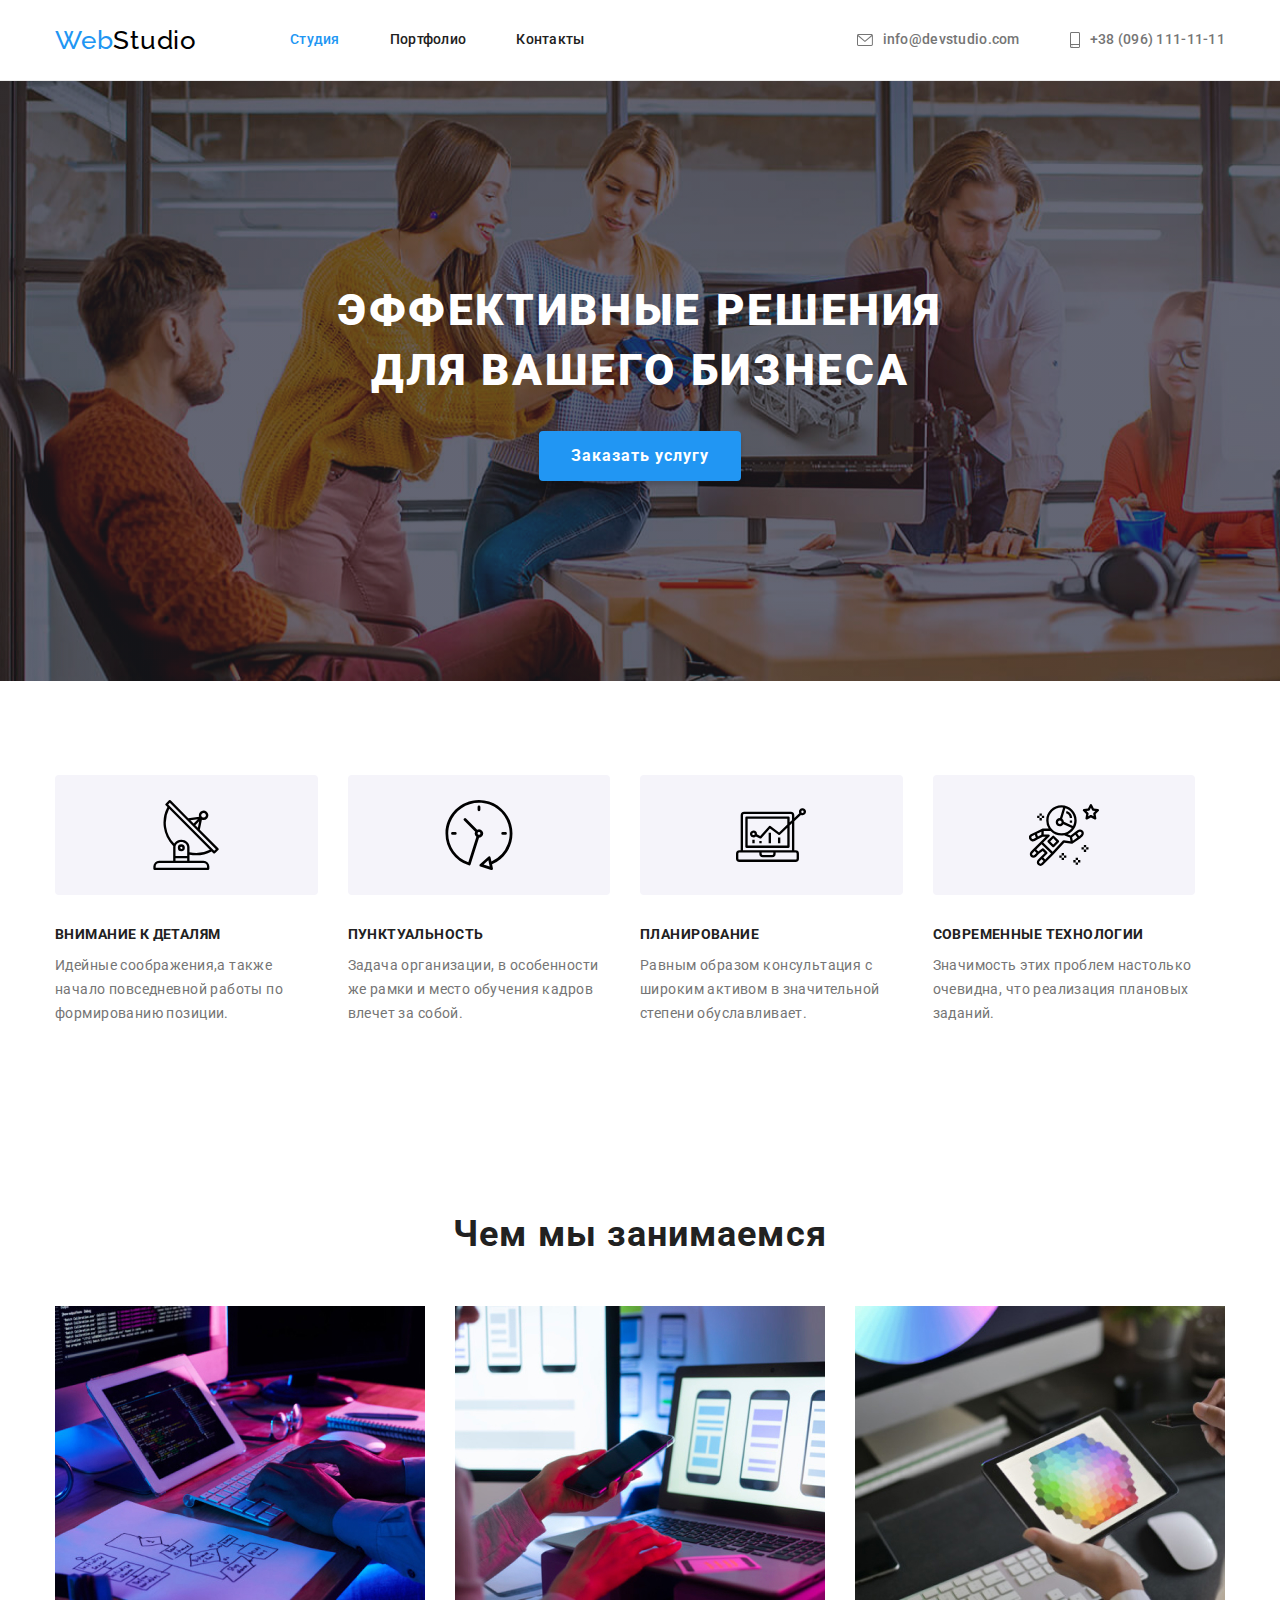
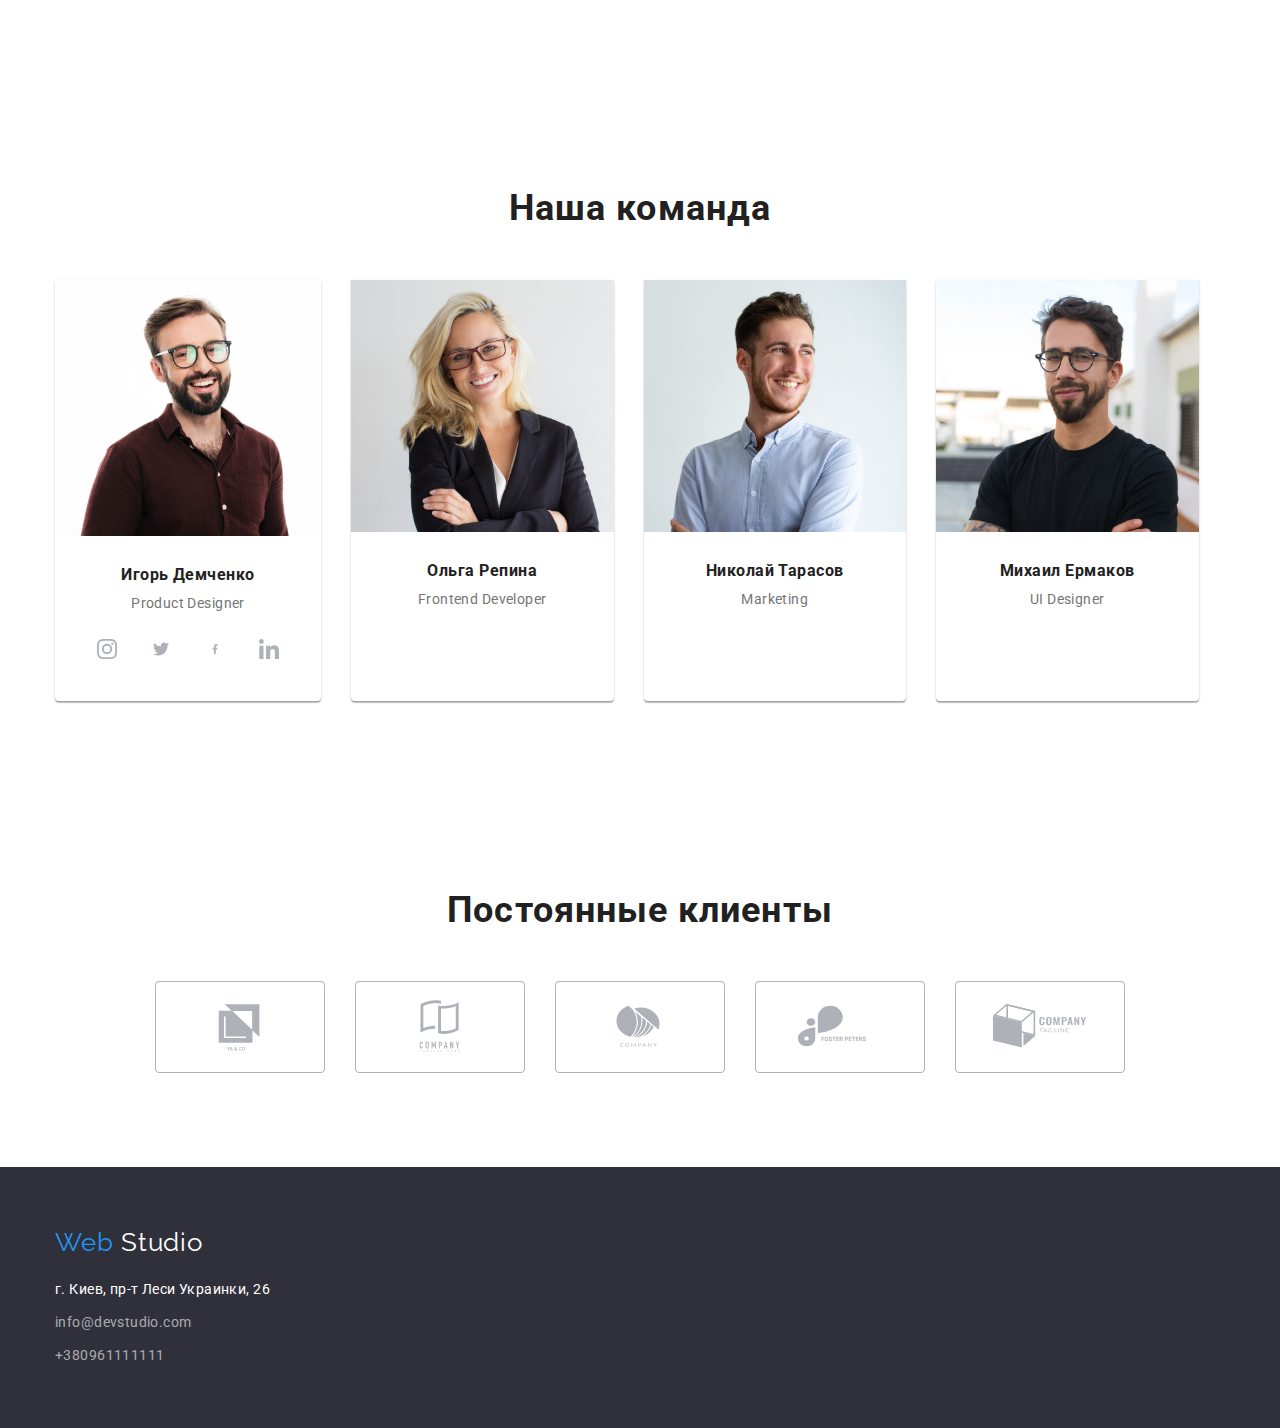
==== commit a98315e6: "08.06hw4" ====
--- a/index.html
+++ b/index.html
@@ -23,8 +23,7 @@
       <div class="container header-container">
         <nav class="navigation">
           <a class="logo" href="index.html" lang="en">
-            Web
-            <span class="logo-title-right">Studio</span>
+            Web<span class="logo-title-right">Studio</span>
           </a>
           <ul class="list navigation-list">
             <li class="item">
@@ -60,10 +59,10 @@
     </header>
 
     <!-- Hero -->
-    <main class="main-studio">
-      <section class="main-desigion-forbisness">
-        <div class="container">
-          <h1 class="desigion-forbisness-text">
+    <main class="">
+      <section class="hero">
+        <div class="container">
+          <h1 class="hero-title">
             ЭФФЕКТИВНЫЕ РЕШЕНИЯ
             <br />
             ДЛЯ ВАШЕГО БИЗНЕСА
@@ -72,100 +71,90 @@
         </div>
       </section>
 
-      <section class="section section-ourfeatures">
-        <div class="container ourfeatures-container">
+      <section class="section ourfeatures">
+        <div class="container">
           <h2 class="visually-hidden">Ниши особенности</h2>
-          <ul class="list section-ourfeatures-list">
-            <li class="ourfeatures-svg-item">
-              <svg class="svg-ourfeatures" width="70" height="70">
-                <use href="./imeges/SVG/Sprite.svg#icon-antenna-1"></use>
-              </svg>
-              <h3 class="ourfeatures-h3-title">Внимание к деталям</h3>
-              <p class="ourfeatures-p-text">
-                Идейные соображения,а также
-                <br />
-                начало повседневной работы по
-                <br />
+          <ul class="list card-set ourfeatures-list">
+            <li class="ourfeatures-item">
+              <div class="ourfeatures-icon-wrap">
+                <svg class="ourfeatures-icon" width="70" height="70">
+                  <use href="./imeges/SVG/Sprite.svg#icon-antenna-1"></use>
+                </svg>
+              </div>
+              <h3 class="features-title">Внимание к деталям</h3>
+              <p class="">
+                Идейные соображения,а также начало повседневной работы по
                 формированию позиции.
               </p>
             </li>
 
-            <li class="">
-              <div class="ourfeatures-svg-div">
-                <svg class="svg-ourfeatures-style" width="70" height="70">
+            <li class="ourfeatures-item">
+              <div class="ourfeatures-icon-wrap">
+                <svg class="ourfeatures-icon" width="70" height="70">
                   <use href="./imeges/SVG/Sprite.svg#icon-clock-1"></use>
                 </svg>
               </div>
-              <h3 class="ourfeatures-h3-title">Пунктуальность</h3>
-              <p class="ourfeatures-p-text">
-                Задача организации, в особенности
-                <br />
-                же рамки и место обучения кадров
-                <br />
-                влечет за собой.
+              <h3 class="features-title">Пунктуальность</h3>
+              <p class="">
+                Задача организации, в особенности же рамки и место обучения
+                кадров влечет за собой.
               </p>
             </li>
 
-            <li>
-              <div class="ourfeatures-svg-div">
-                <svg class="svg-ourfeatures-style" width="70" height="70">
+            <li class="ourfeatures-item">
+              <div class="ourfeatures-icon-wrap">
+                <svg class="ourfeatures-icon" width="70" height="70">
                   <use href="./imeges/SVG/Sprite.svg#icon-diagram-1"></use>
                 </svg>
               </div>
-              <h3 class="ourfeatures-h3-title">Планирование</h3>
-              <p class="ourfeatures-p-text">
-                Равным образом консультация с
-                <br />
-                широким активом в значительной
-                <br />
+              <h3 class="features-title">Планирование</h3>
+              <p class="">
+                Равным образом консультация с широким активом в значительной
                 степени обуславливает.
               </p>
             </li>
 
-            <li>
-              <div class="ourfeatures-svg-div">
-                <svg class="svg-ourfeatures-style" width="70" height="70">
+            <li class="ourfeatures-item">
+              <div class="ourfeatures-icon-wrap">
+                <svg class="ourfeatures-icon" width="70" height="70">
                   <use href="./imeges/SVG/Sprite.svg#icon-astronaut-1"></use>
                 </svg>
               </div>
-              <h3 class="ourfeatures-h3-title">Современные технологии</h3>
-              <p class="ourfeatures-p-text">
-                Значимость этих проблем настолько
-                <br />
-                очевидна, что реализация плановых
-                <br />
-                заданий.
+              <h3 class="features-title">Современные технологии</h3>
+              <p class="">
+                Значимость этих проблем настолько очевидна, что реализация
+                плановых заданий.
               </p>
             </li>
           </ul>
         </div>
       </section>
 
-      <section class="section section-whatwedoing">
+      <section class="section what">
         <div class="container">
           <h2 class="section-h2-title">Чем мы занимаемся</h2>
-          <ul class="list whatwedoing-list">
-            <li>
+          <ul class="list card-set what-list">
+            <li class="what-item" >
               <img
-                src="imeges/pic1.jpg"
+                src="./imeges/pic1.jpg"
                 width="370"
                 height="294"
                 alt="photo1"
               />
             </li>
 
-            <li>
+            <li class="what-item" >
               <img
-                src="imeges/pic2.jpg"
+                src="./imeges/pic2.jpg"
                 width="370"
                 height="294"
                 alt="photo2"
               />
             </li>
 
-            <li>
+            <li class="what-item" >
               <img
-                src="imeges/pic3.jfif"
+                src="./imeges/pic3.jpg"
                 width="370"
                 height="294"
                 alt="photo3"
@@ -178,15 +167,15 @@
       <section class="section section-ourteam">
         <div class="container">
           <h2 class="section-h2-title">Наша команда</h2>
-          <ul class="list ourteam-list">
-            <li class="item ourteam-item">
+          <ul class="list team-list card-set">
+            <li class="item team-item">
               <img src="imeges/pic1nk.jpg" width="270" alt="member1" />
-              <div>
-                <h3 class="ourteam-h3-title">Игорь Демченко</h3>
-                <p class="ourteam-p-en-text" lang="en">Product Designer</p>
-                <ul class="list ourteam-social-icon-list">
-                  <li class="social-icon-item">
-                    <a class="social-icon-link" href="">
+              <div class="team-content" >
+                <h3 class="team-title">Игорь Демченко</h3>
+                <p class="team-text" lang="en">Product Designer</p>
+                <ul class="list social-list">
+                  <li class="social-item">
+                    <a class="social-link" href="">
                       <svg class="social-icon-svg" width="20" height="20">
                         <use
                           href="./imeges/SVG/Sprite.svg#icon-instagram-2"
@@ -195,8 +184,8 @@
                     </a>
                   </li>
 
-                  <li class="social-icon-item">
-                    <a class="social-icon-link" href="">
+                  <li class="social-item">
+                    <a class="social-link" href="">
                       <svg class="social-icon-svg" width="20" height="16">
                         <use
                           href="./imeges/SVG/Sprite.svg#icon-twitter-1"
@@ -205,8 +194,8 @@
                     </a>
                   </li>
 
-                  <li class="social-icon-item">
-                    <a class="social-icon-link" href="">
+                  <li class="social-item">
+                    <a class="social-link" href="">
                       <svg class="social-icon-svg" width="10" height="20">
                         <use
                           href="./imeges/SVG/Sprite.svg#icon-facebook-1"
@@ -215,8 +204,8 @@
                     </a>
                   </li>
 
-                  <li class="social-icon-item">
-                    <a class="social-icon-link" href="">
+                  <li class="social-item">
+                    <a class="social-link" href="">
                       <svg class="social-icon-svg" width="20" height="20">
                         <use
                           href="./imeges/SVG/Sprite.svg#icon-linkedin-1"
@@ -228,34 +217,34 @@
               </div>
             </li>
 
-            <li class="ourteam-item">
+            <li class="team-item">
               <img src="imeges/pic2nk.jpg" width="270" alt="member2" />
-              <div>
-                <h3 class="ourteam-h3-title">Ольга Репина</h3>
-                <p class="ourteam-p-en-text" lang="en">Frontend Developer</p>
-              </div>
-            </li>
-
-            <li class="ourteam-item">
+              <div class="team-content" >
+                <h3 class="team-title">Ольга Репина</h3>
+                <p class="team-text" lang="en">Frontend Developer</p>
+              </div>
+            </li>
+
+            <li class="team-item">
               <img src="imeges/pic3nk.jpg" width="270" alt="member3" />
-              <div>
-                <h3 class="ourteam-h3-title">Николай Тарасов</h3>
-                <p class="ourteam-p-en-text" lang="en">Marketing</p>
-              </div>
-            </li>
-
-            <li class="ourteam-item">
+              <div class="team-content" >
+                <h3 class="team-title">Николай Тарасов</h3>
+                <p class="team-text" lang="en">Marketing</p>
+              </div>
+            </li>
+
+            <li class="team-item">
               <img src="imeges/pic4nk.jpg" width="270" alt="member4" />
-              <div>
-                <h3 class="ourteam-h3-title">Михаил Ермаков</h3>
-                <p class="ourteam-p-en-text" lang="en">UI Designer</p>
+              <div class="team-content" >
+                <h3 class="team-title">Михаил Ермаков</h3>
+                <p class="team-text" lang="en">UI Designer</p>
               </div>
             </li>
           </ul>
         </div>
       </section>
       <!-- ПОСТОЯННЫЕ КЛИЕНТЫ -->
-      <section class="section regular-customers">
+      <section class="section">
         <div class="container">
           <h2 class="section-title-h2">Постоянные клиенты</h2>
           <ul class="list customers-title-list">
--- a/css/styles.css
+++ b/css/styles.css
@@ -18,6 +18,32 @@
 
 /* celector- class for all ОСПК */
 
+html {
+  box-sizing: border-box;
+}
+
+*,
+*::before,
+*::after {
+  box-sizing: inherit;
+}
+
+h1,
+h2,
+h3,
+h4,
+ul,
+p {
+  margin: 0;
+  padding: 0;
+}
+
+img {
+  display: block;
+  max-width: 100%;
+  height: auto;
+}
+
 body {
   font-size: 14px;
   line-height: 1.71;
@@ -26,133 +52,7 @@
   color: var(--primary-text-color);
 }
 
-/* heder */
-
-.header-page {
-  /* padding-top: 26px;
-  padding-bottom: 25px; */
-  font-weight: 500;
-  /* font-size: 14px;???????? */
-  line-height: 1.14;
-  letter-spacing: 0.02em;
-  border-bottom: 1px solid #ececec;
-}
-
-.header-page .link {
-  display: flex;
-  align-items: center;
-  padding-top: 32px;
-  padding-bottom: 32px;
-}
-
-/* logo */
-
-.logo {
-  display: flex;
-  justify-content: center;
-}
-
-.logo {
-  text-decoration: none;
-  font-family: Raleway;
-  color: #2196f3;
-  font-size: 26px;
-  line-height: 1.19;
-  letter-spacing: 0.03em;
-}
-
-.header-page .logo {
-  margin-right: 93px;
-}
-
-.footer-contacts .logo {
-  display: block;
-  margin-bottom: 20px;
-}
-
-.logo-title-right {
-  color: #000000;
-}
-
-.footer-logo-title-right {
-  color: #ffffff;
-}
-
-/* ссылки шапки сайта */
-
-.link {
-  text-decoration: none;
-  color: currentColor;
-}
-
-.navigation-link {
-  /* /* background-color: #FFFFFF; */
-  color: var(--title-text-color);
-  font-weight: 500;
-  font-size: 14px;
-  line-height: 1.4;
-  letter-spacing: 0.02em;
-}
-
-.navigation-link:hover {
-  color: #2196f3;
-}
-
-/* header contac */
-
-.header-contact {
-  display: flex;
-  align-items: center;
-  margin-left: auto;
-}
-
-.contact-item {
-  list-style-type: none;
-}
-
-.link-header-email {
-}
-
-.link-header-tel {
-}
-
-.link-email-cunrrent:hover,
-:focus {
-  color: #188ce8;
-}
-
-.link-tel-cunrrent:hover {
-  color: #188ce8;
-}
-
-/* main */
-
-.container {
-  width: 1200px;
-  padding-right: 15px;
-  padding-left: 15px;
-  margin-right: auto;
-  margin-left: auto;
-}
-
-.main-studio {
-}
-
-.main {
-}
-
-.main-portfolio {
-  padding-top: 94px;
-  padding-bottom: 94px;
-}
-
-.portfolio-container {
-  width: 1200px;
-  padding-right: 15px;
-  padding-left: 15px;
-  margin-right: auto;
-  margin-left: auto;
-}
+/* ========== command ========= */
 
 .visually-hidden {
   position: absolute;
@@ -168,70 +68,218 @@
   overflow: hidden;
 }
 
-.main-section-button {
-}
-
-.main-section-button-list {
+.header-container {
+  display: flex;
+  align-items: center;
+}
+
+.navigation {
   display: flex;
   justify-content: center;
+  align-items: center;
+}
+
+.header-page {
+  font-weight: 500;
+  line-height: 1.14;
+  letter-spacing: 0.02em;
+  border-bottom: 1px solid #ececec;
+}
+
+.navigation-list {
+  display: flex;
+  align-items: center;
+  color: var(--title-text-color);
+}
+
+.header-contact {
+  display: flex;
+  align-items: center;
+  margin-left: auto;
+}
+
+.svg-contact-icon {
+  margin-right: 10px;
+  fill: currentColor;
+}
+
+.list {
+  list-style: none;
+}
+
+.container {
+  width: 1200px;
+  padding-right: 15px;
+  padding-left: 15px;
+  margin-right: auto;
+  margin-left: auto;
+}
+
+.section {
+  padding-top: 94px;
+  padding-bottom: 94px;
+}
+
+.section-h2-title {
+  font-size: 36px;
+  line-height: 1.16;
+  letter-spacing: 0.03em;
+  color: #212121;
+  text-align: center;
   margin-bottom: 50px;
 }
 
-.main-section-button-list li:not(:last-child) {
-  margin-right: 8px;
-}
-
-.button {
-  font-family: inherit;
-  font-weight: 600;
-  font-size: 12px;
-  line-height: 1.33;
-  letter-spacing: 0.09em;
+.card-set {
+  display: flex;
+  flex-wrap: wrap;
+  gap: 30px;
+}
+
+/* logo */
+
+.logo {
+  text-decoration: none;
+  font-family: Raleway;
+  color: #2196f3;
+  font-size: 26px;
+  line-height: 1.19;
+  letter-spacing: 0.03em;
+}
+
+.header-page .logo {
+  margin-right: 93px;
+}
+
+.footer-contacts .logo {
+  display: block;
+  margin-bottom: 20px;
+}
+
+.logo-title-right {
+  color: #000000;
+}
+
+.footer-logo-title-right {
+  color: #ffffff;
+}
+
+.header-page .link {
+  display: flex;
+  align-items: center;
+  padding-top: 32px;
+  padding-bottom: 32px;
+}
+
+/* ссылки шапки сайта */
+
+.link {
+  text-decoration: none;
+  color: currentColor;
+}
+
+/* header c
+ontac */
+
+.hero {
+  max-width: 1600px;
+  background-color: #2f303a;
+  color: #ffffff;
+  text-align: center;
+  padding-top: 200px;
+  padding-bottom: 200px;
+  margin-left: auto;
+  margin-right: auto;
+  background-image: linear-gradient(
+      rgba(47, 48, 58, 0.4),
+      rgba(47, 48, 58, 0.4)
+    ),
+    url(../imeges/img9.jpg);
+}
+
+.hero-title {
+  font-weight: 900;
+  font-size: 44px;
+  line-height: 1.36;
+  letter-spacing: 0.06em;
+  margin-bottom: 30px;
+}
+
+/* ============ ourfeatures =============*/
+
+.ourfeatures-item {
+  flex-basis: calc(100% / 4 - 30px);
+}
+
+.features-title {
+  font-size: 14px;
+  line-height: 1.4;
+  vertical-align: top;
+  letter-spacing: 0.03em;
   text-transform: uppercase;
-  background-color: transparent;
-  cursor: pointer;
-  box-shadow: 0px 0px 0px 0px #f3ebeb;
-
-  /* box-shadow: 0px 4px 4px #40000000, 0em 0 0.4em rgb(177, 177, 172); */
-  /* СЕРГЕЙ ПОДСкажите с тенью ПОЖАЛУЙСТО */
-}
-
-.button-mode-blue {
+  color: #212121;
+  margin-bottom: 10px;
+}
+
+.ourfeatures-icon-wrap {
+  padding: 25px;
+  margin-bottom: 30px;
+  display: flex;
+  justify-content: center;
+  align-items: center;
+  height: 120px;
+  border-radius: 4px;
+  background: #f5f4fa;
+}
+
+.ourfeatures-icon-wrap:hover {
+  background-color: #cccccc;
+}
+
+/* ========== what =========== */
+
+.what-item {
+  flex-basis: calc(100% / 3 -30px);
+}
+
+/* ========== team ========== */
+
+.team-item {
+  background-color: #ffffff;
+  border-radius: 0px 0px 4px 4px; 
+  box-shadow: 0px 1px 3px rgba(0, 0, 0, 0.12), 0px 1px 1px rgba(0, 0, 0, 0.14), 0px 2px 1px rgba(0, 0, 0, 0.2);
+  flex-basis:calc(100% / 4 - 30px)
+
+}
+
+.team-content {
+  text-align: center;
+  padding: 30px;
+}
+
+.team {
   background-color: #f5f4fa;
-  font-family: inherit;
-  font-weight: 500;
+}
+
+.team-title {
+  font-weight: 700;
   font-size: 16px;
-  line-height: 1.6;
-  letter-spacing: 0.03em;
-  background-color: transparent;
-  cursor: pointer;
-  padding: 6px 24px;
-  border: none;
-
-  /* margin-right: 5px !important;
-  padding: 6px 22px !important; */
-}
-
-.button {
-  border: #188ce8;
-  background-color: #f5f4fa;
-  /* padding: 10px 32px; */
-  border-radius: 4px;
-}
-
-.button-mode-blue:hover {
-  background-color: #2196f3;
-  cursor: pointer;
-  color: #ffffff;
-  border-radius: 4px;
-  box-shadow: 0px 3px 1px rgba(0, 0, 0, 0.1), 0px 1px 2px rgba(0, 0, 0, 0.08),
-    0px 2px 2px rgba(0, 0, 0, 0.12);
-  border-radius: 4px;
-}
-
-/* .button-mode-blue:hover{
-    color: #FFFFFF;
-} */
+  line-height: 1.18;
+  letter-spacing: 0.03em;
+  color: #212121;
+  margin-bottom: 10px;
+}
+
+.team-text {
+  margin-bottom: 16px;
+  line-height: 1.18;
+  letter-spacing: 0.03em;
+}
+
+.whatwedoing-list {
+  display: flex;
+  flex-wrap: wrap;
+  gap: 30px;
+}
 
 .button-hero {
   background-color: #2196f3;
@@ -253,12 +301,84 @@
   background-color: #188ce8;
 }
 
-/* main section img */
-
-.section {
+/* =========== portfolio ========= */
+
+.main-portfolio {
   padding-top: 94px;
   padding-bottom: 94px;
 }
+
+.portfolio-container {
+  width: 1200px;
+  padding-right: 15px;
+  padding-left: 15px;
+  margin-right: auto;
+  margin-left: auto;
+}
+
+.main-section-button-list {
+  display: flex;
+  justify-content: center;
+  margin-bottom: 50px;
+}
+
+.main-section-button-list li:not(:last-child) {
+  margin-right: 8px;
+}
+
+.button {
+  font-family: inherit;
+  font-weight: 600;
+  font-size: 12px;
+  line-height: 1.33;
+  letter-spacing: 0.09em;
+  text-transform: uppercase;
+  background-color: transparent;
+  cursor: pointer;
+  box-shadow: 0px 0px 0px 0px #f3ebeb;
+
+  /* box-shadow: 0px 4px 4px #40000000, 0em 0 0.4em rgb(177, 177, 172); */
+  /* СЕРГЕЙ ПОДСкажите с тенью ПОЖАЛУЙСТО */
+}
+
+.button-mode-blue {
+  background-color: #f5f4fa;
+  font-family: inherit;
+  font-weight: 500;
+  font-size: 16px;
+  line-height: 1.6;
+  letter-spacing: 0.03em;
+  background-color: transparent;
+  cursor: pointer;
+  padding: 6px 24px;
+  border: none;
+
+  /* margin-right: 5px !important;
+  padding: 6px 22px !important; */
+}
+
+.button {
+  border: #188ce8;
+  background-color: #f5f4fa;
+  /* padding: 10px 32px; */
+  border-radius: 4px;
+}
+
+.button-mode-blue:hover {
+  background-color: #2196f3;
+  cursor: pointer;
+  color: #ffffff;
+  border-radius: 4px;
+  box-shadow: 0px 3px 1px rgba(0, 0, 0, 0.1), 0px 1px 2px rgba(0, 0, 0, 0.08),
+    0px 2px 2px rgba(0, 0, 0, 0.12);
+  border-radius: 4px;
+}
+
+/* .button-mode-blue:hover{
+    color: #FFFFFF;
+} */
+
+/* main section img */
 
 .main-section-img {
 }
@@ -345,85 +465,17 @@
 ==================================================
  */
 
-.cunrrent {
-  color: #2196f3;
-}
-
-.main-desigion-forbisness {
-  max-width: 1600px;
-  background-color: #2f303a;
-  color: #ffffff;
-  text-align: center;
-  padding-top: 200px;
-  padding-bottom: 200px;
-  background-image: linear-gradient(
-      rgba(47, 48, 58, 0.4),
-      rgba(47, 48, 58, 0.4)
-    ),
-    url(../imeges/SVG/Img\ 9.jpg);
-}
-
-/* .main-desigion-forbisness {
-  width: 1200px;
-    padding-right: 15px;
-    padding-left: 15px;
-    margin-right: auto;
-    margin-left: auto;
-} */
-
-.desigion-forbisness-text {
-  font-weight: 900;
-  font-size: 44px;
-  line-height: 1.36;
-  letter-spacing: 0.06em;
-  margin-bottom: 30px;
-}
-
 /*Наши возможности  */
 
-.ourfeatures-h3-title {
-  font-size: 14px;
-  line-height: 1.4;
-  vertical-align: top;
-  letter-spacing: 0.03em;
-  text-transform: uppercase;
-  color: #212121;
-  margin-bottom: 10px;
-}
-
-.ourfeatures-p-text {
+/* .ourfeatures-p-text {
   font-size: 14px;
   line-height: 1.7;
   vertical-align: top;
   letter-spacing: 0.03em;
   color: #757575;
-}
+} */
 
 /*Чем мы занимаемся секция  */
-
-.section-h2-title {
-  font-size: 36px;
-  line-height: 1.16;
-  letter-spacing: 0.03em;
-  color: #212121;
-  text-align: center;
-  margin-bottom: 50px;
-}
-
-.ourteam-h3-title {
-  font-weight: 700;
-  font-size: 16px;
-  line-height: 1.18;
-  letter-spacing: 0.03em;
-  color: #212121;
-  margin-bottom: 10px;
-}
-
-.ourteam-p-en-text {
-  line-height: 1.18;
-  letter-spacing: 0.03em;
-  color: #757575;
-}
 
 /* index footer */
 .address {
@@ -438,64 +490,9 @@
 /* ================
 РАЗМЕТКА ДЗ №3
 ==================*/
-html {
-  box-sizing: border-box;
-}
-
-*,
-*::before,
-*::after {
-  box-sizing: inherit;
-}
-
-h1,
-h2,
-h3,
-h4,
-ul,
-p {
-  margin: 0;
-  padding: 0;
-}
-
-img {
-  display: block;
-}
-
-.header-container {
-  display: flex;
-  align-items: center;
-}
-
-.navigation-list {
-  display: flex;
-  /* align-items: center; */
-  color: var(--title-text-color);
-}
-
-.navigation {
-  display: flex;
-  justify-content: center;
-  align-items: center;
-}
 
 .list {
   list-style: none;
-  display: flex;
-  /* justify-content: space-around; */
-  padding-left: 0% auto;
-}
-
-.contact-item {
-}
-
-.item {
-}
-
-.logo-title-right {
-}
-
-ul {
 }
 
 .header-container .item:not(:last-child) {
@@ -503,113 +500,17 @@
 }
 
 .header-container .link:hover,
-.header-container .link:focus {
+.header-container .link:focus,
+.cunrrent {
   color: var(--accent-color);
 }
 
 /* ==========
 MAIN  */
 
-.main-container {
-  width: 1200px;
-  padding-right: 15px;
-  padding-left: 15px;
-  margin-right: auto;
-  margin-left: auto;
-}
-
-.ourfeatures-container {
-}
-
-.section-ourfeatures {
-}
-
-.section-ourfeatures-list {
-  display: flex;
-  /* justify-content: space-between; */
-}
-
-.section-ourfeatures-list li {
-  width: 270px;
-}
-
-.section-ourfeatures-list {
-  display: flex;
-  flex-wrap: wrap;
-  gap: 30px;
-}
-
-.section-ourfeatures-list li {
-  flex-basis: calc((100%-30px) / 5);
-}
 /* чем мы занимаемся */
 
-.section-whatwedoing {
-}
-
-.whatwedoing-container {
-}
-
-.whatwedoing-list {
-  display: flex;
-  flex-wrap: wrap;
-  gap: 30px;
-}
-
-.whatwedoing-h2-title {
-  text-align: center;
-}
-
 /* наша команда */
-
-.section-ourteam {
-  background-color: #f5f4fa;
-}
-
-.ourteam-container {
-  width: 1200px;
-  padding-right: 15px;
-  padding-left: 15px;
-  margin-right: auto;
-  margin-left: auto;
-  text-align: center;
-}
-
-.ourteam-h2-title {
-  /* margin-top: 94px; */
-  margin-bottom: 50px;
-}
-
-.ourteam-list {
-  display: flex;
-  flex-wrap: wrap;
-  gap: 30px;
-  margin-top: 50px;
-  /* align-items: center; */
-  text-align: center;
-}
-
-.ourteam-item {
-  background-color: #ffffff;
-  width: 270px;
-  /* margin-right: 30px; */
-  flex-basis: calc((100%-30px) / 5);
-}
-
-.ourteam-item:last-child {
-  margin-right: 0;
-}
-
-.ourteam-item {
-}
-
-.section-ourteam li div {
-  padding-top: 30px;
-  padding-bottom: 30px;
-}
-
-.footer-container {
-}
 
 .footer-contacts {
   padding-top: 60px;
@@ -669,64 +570,11 @@
     margin-bottom: 30px;
 } */
 
-.main-sectiin-porfolio-title {
-}
-
-.ourfeatures-p-text {
-}
-
 /* ===================
 +++++++++++++++++++++++
 SVG */
 
-.svg-contact-icon {
-  margin-right: 10px;
-  fill: currentColor;
-}
-
-.ourfeatures-svg-item {
-}
-
-.svg-ourfeatures {
-  display: flex;
-  content: "";
-  margin-bottom: 30px;
-  border-radius: 4px;
-  background: #f5f4fa;
-  content: "";
-  margin-bottom: 30px;
-  border-radius: 4px;
-  /* justify-content: center; */
-  /* align-items: center; */
-  width: 270px;
-  height: 120px;
-  padding: 25px 100px;
-}
-
-.svg-ourfeatures:hover,
-:focus {
-  background-color: #cccccc;
-}
-
-.ourfeatures-svg-div:hover,
-:focus {
-  background-color: #cccccc;
-}
-.ourfeatures-svg-div {
-  display: flex;
-  width: 270px;
-  /* width: auto; */
-  height: 120px;
-  background-color: #f5f4fa;
-  border-radius: 4px;
-  margin-bottom: 30px;
-  align-items: center;
-  justify-content: center;
-}
-
 /* ПОСТОЯННЫЕ КЛИЕНТЫ */
-.regular-customers {
-}
 
 .customers-container {
   width: 1200px;
@@ -754,12 +602,6 @@
   margin-right: 30px;
 }
 
-.regular-customers-item {
-}
-
-.svg-ourfeatures-style {
-}
-
 .regular-link-custom {
   display: flex;
   justify-content: center;
@@ -783,34 +625,41 @@
   fill: #afb1b8;
 }
 
-.ourteam-social-icon-list {
+/* ========== social-list ========= */
+
+.social-list {
   display: flex;
   justify-content: center;
   align-items: center;
 }
 
-.social-icon-link {
+.social-item:not(:last-child) {
+  margin-right: 10px;
+
+}
+
+.social-link {
   display: flex;
   justify-content: center;
   align-items: center;
   width: 44px;
   height: 44px;
   border-radius: 50%;
-}
-
-/* .social-icon-link:hover,
-:focus {
-  background: #188ce8;
-}
-.social-icon-link:hover,
-:focus svg {
-  color: #f5f4fa;
+  color:#afb1b8;
+}
+
+.social-icon-svg {
+  fill: currentColor;
+}
+
+.social-link:hover,
+.social-link:focus {
+  background-color: #188ce8;
+  color: #ffffff;
+}
+
+/* .social-link:hover,
+.social-icon-svg:hover {
+  background-color: #188ce8;
+  fill: #ffffff;
 } */
-/* 
-.social-icon-link:hover .socials-team,
-.social-icon-link:focus .socials-team {
-  fill:#ffffff; */
-}
-
-
-/* 04/06 */
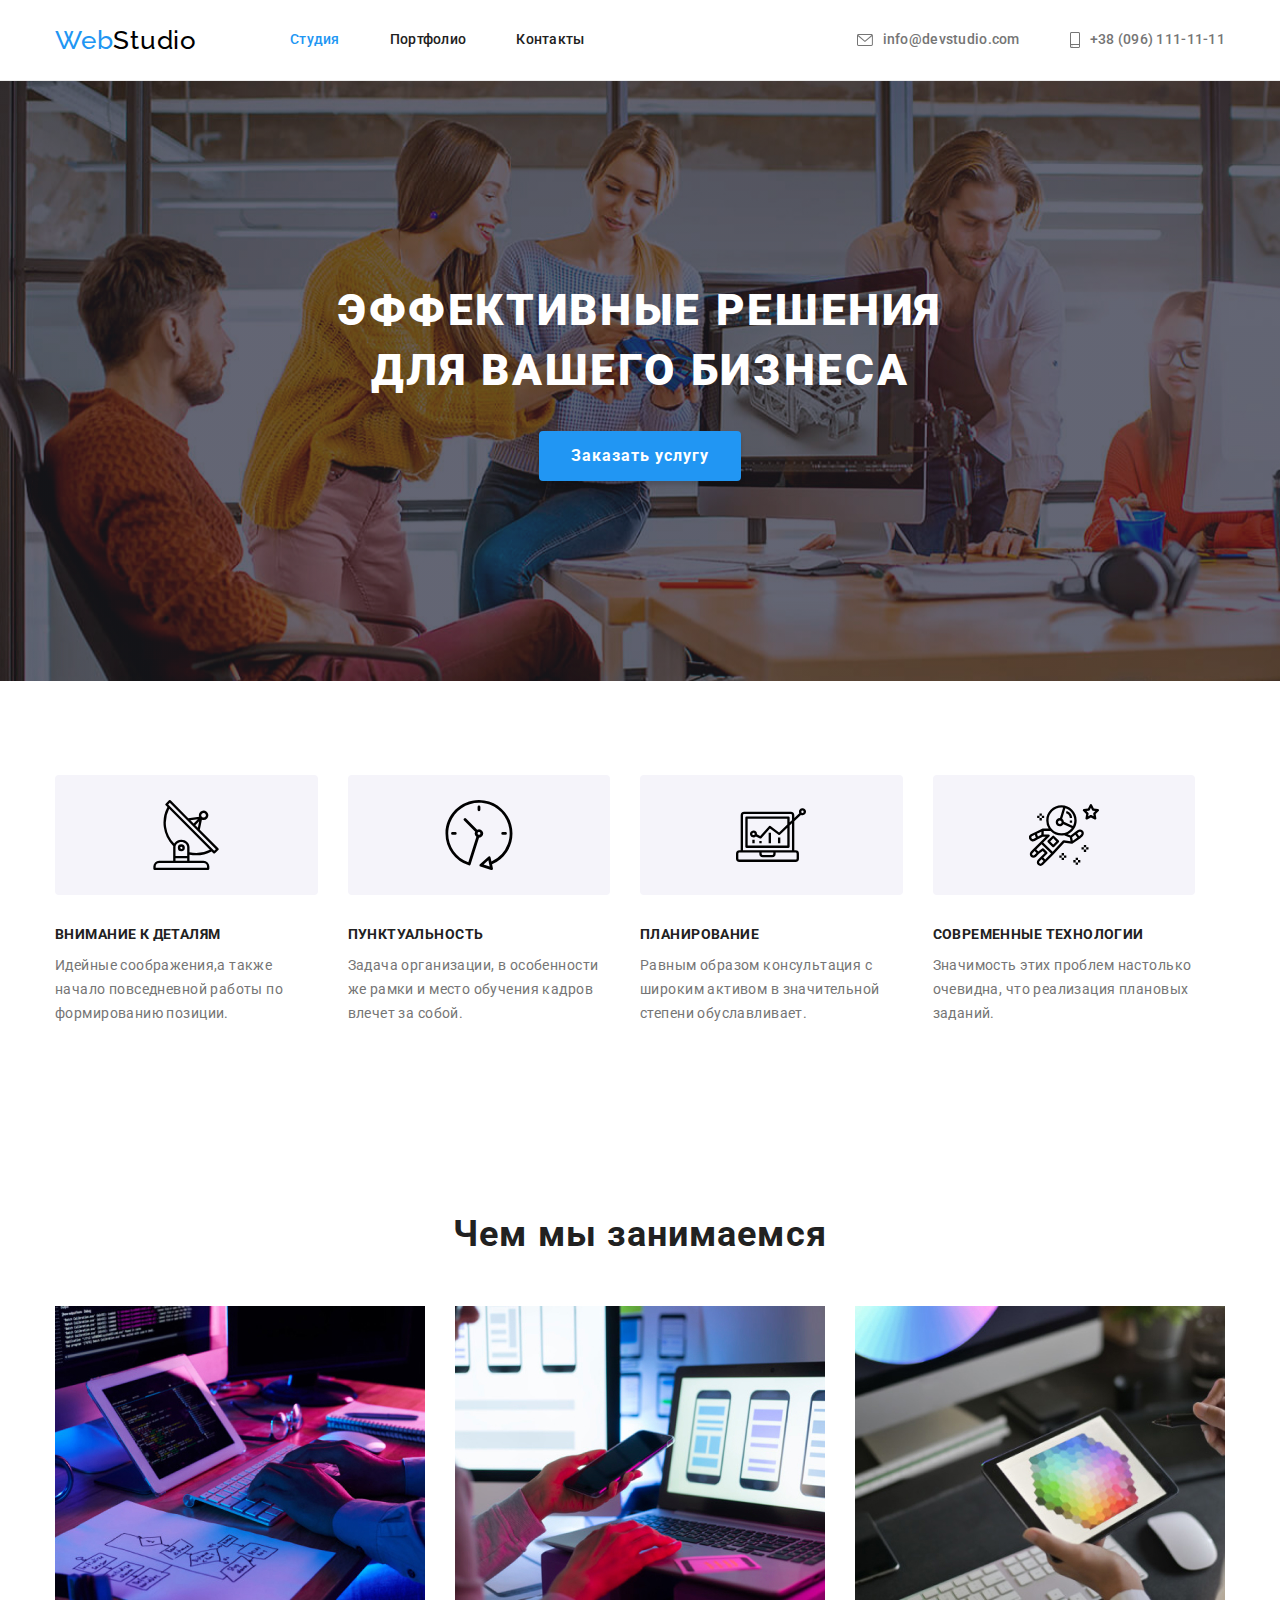
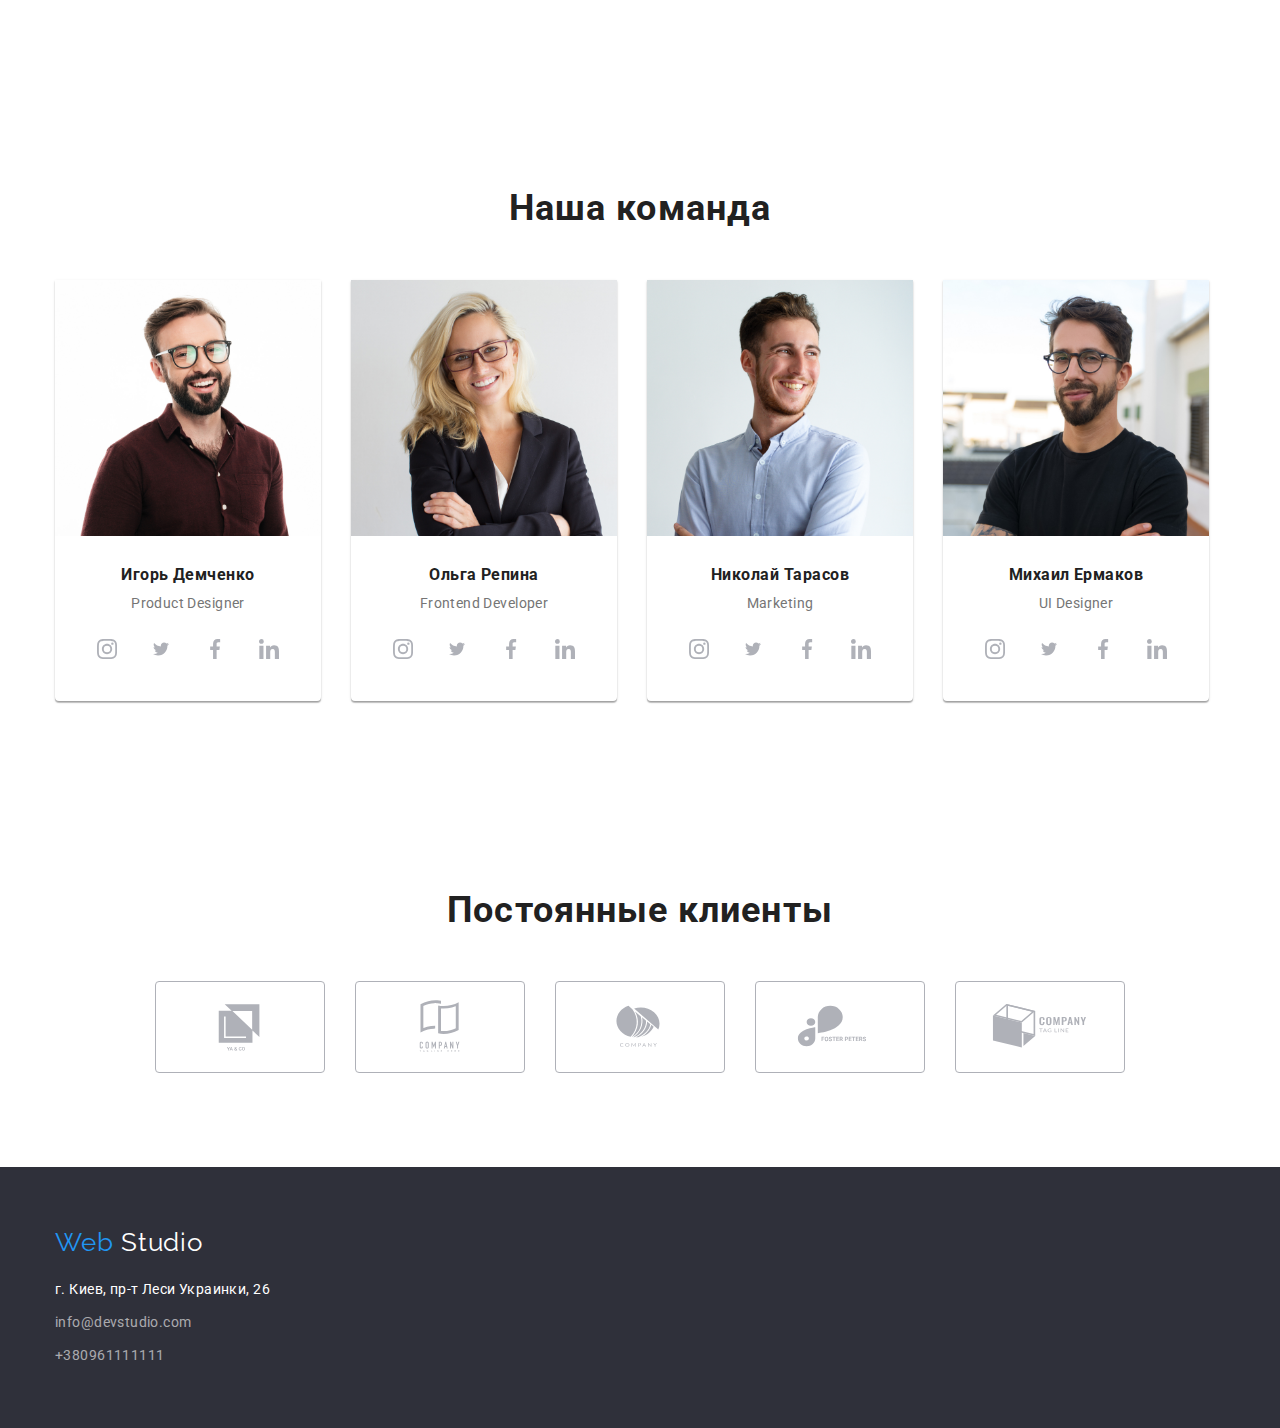
==== commit d97379e9: "08/06hw4" ====
--- a/index.html
+++ b/index.html
@@ -134,7 +134,7 @@
         <div class="container">
           <h2 class="section-h2-title">Чем мы занимаемся</h2>
           <ul class="list card-set what-list">
-            <li class="what-item" >
+            <li class="what-item">
               <img
                 src="./imeges/pic1.jpg"
                 width="370"
@@ -143,7 +143,7 @@
               />
             </li>
 
-            <li class="what-item" >
+            <li class="what-item">
               <img
                 src="./imeges/pic2.jpg"
                 width="370"
@@ -152,7 +152,7 @@
               />
             </li>
 
-            <li class="what-item" >
+            <li class="what-item">
               <img
                 src="./imeges/pic3.jpg"
                 width="370"
@@ -170,7 +170,7 @@
           <ul class="list team-list card-set">
             <li class="item team-item">
               <img src="imeges/pic1nk.jpg" width="270" alt="member1" />
-              <div class="team-content" >
+              <div class="team-content">
                 <h3 class="team-title">Игорь Демченко</h3>
                 <p class="team-text" lang="en">Product Designer</p>
                 <ul class="list social-list">
@@ -196,7 +196,7 @@
 
                   <li class="social-item">
                     <a class="social-link" href="">
-                      <svg class="social-icon-svg" width="10" height="20">
+                      <svg class="social-icon-svg" width="" height="20">
                         <use
                           href="./imeges/SVG/Sprite.svg#icon-facebook-1"
                         ></use>
@@ -219,25 +219,148 @@
 
             <li class="team-item">
               <img src="imeges/pic2nk.jpg" width="270" alt="member2" />
-              <div class="team-content" >
+              <div class="team-content">
                 <h3 class="team-title">Ольга Репина</h3>
                 <p class="team-text" lang="en">Frontend Developer</p>
+                <ul class="list social-list">
+                  <li class="social-item">
+                    <a class="social-link" href="">
+                      <svg class="social-icon-svg" width="20" height="20">
+                        <use
+                          href="./imeges/SVG/Sprite.svg#icon-instagram-2"
+                        ></use>
+                      </svg>
+                    </a>
+                  </li>
+
+                  <li class="social-item">
+                    <a class="social-link" href="">
+                      <svg class="social-icon-svg" width="20" height="16">
+                        <use
+                          href="./imeges/SVG/Sprite.svg#icon-twitter-1"
+                        ></use>
+                      </svg>
+                    </a>
+                  </li>
+
+                  <li class="social-item">
+                    <a class="social-link" href="">
+                      <svg class="social-icon-svg" width="" height="20">
+                        <use
+                          href="./imeges/SVG/Sprite.svg#icon-facebook-1"
+                        ></use>
+                      </svg>
+                    </a>
+                  </li>
+
+                  <li class="social-item">
+                    <a class="social-link" href="">
+                      <svg class="social-icon-svg" width="20" height="20">
+                        <use
+                          href="./imeges/SVG/Sprite.svg#icon-linkedin-1"
+                        ></use>
+                      </svg>
+                    </a>
+                  </li>
+                </ul>
               </div>
             </li>
 
             <li class="team-item">
               <img src="imeges/pic3nk.jpg" width="270" alt="member3" />
-              <div class="team-content" >
+              <div class="team-content">
                 <h3 class="team-title">Николай Тарасов</h3>
                 <p class="team-text" lang="en">Marketing</p>
+                <ul class="list social-list">
+                  <li class="social-item">
+                    <a class="social-link" href="">
+                      <svg class="social-icon-svg" width="20" height="20">
+                        <use
+                          href="./imeges/SVG/Sprite.svg#icon-instagram-2"
+                        ></use>
+                      </svg>
+                    </a>
+                  </li>
+
+                  <li class="social-item">
+                    <a class="social-link" href="">
+                      <svg class="social-icon-svg" width="20" height="16">
+                        <use
+                          href="./imeges/SVG/Sprite.svg#icon-twitter-1"
+                        ></use>
+                      </svg>
+                    </a>
+                  </li>
+
+                  <li class="social-item">
+                    <a class="social-link" href="">
+                      <svg class="social-icon-svg" width="" height="20">
+                        <use
+                          href="./imeges/SVG/Sprite.svg#icon-facebook-1"
+                        ></use>
+                      </svg>
+                    </a>
+                  </li>
+
+                  <li class="social-item">
+                    <a class="social-link" href="">
+                      <svg class="social-icon-svg" width="20" height="20">
+                        <use
+                          href="./imeges/SVG/Sprite.svg#icon-linkedin-1"
+                        ></use>
+                      </svg>
+                    </a>
+                  </li>
+                </ul>
               </div>
             </li>
 
             <li class="team-item">
               <img src="imeges/pic4nk.jpg" width="270" alt="member4" />
-              <div class="team-content" >
+              <div class="team-content">
                 <h3 class="team-title">Михаил Ермаков</h3>
                 <p class="team-text" lang="en">UI Designer</p>
+                <ul class="list social-list">
+                  <li class="social-item">
+                    <a class="social-link" href="">
+                      <svg class="social-icon-svg" width="20" height="20">
+                        <use
+                          href="./imeges/SVG/Sprite.svg#icon-instagram-2"
+                        ></use>
+                      </svg>
+                    </a>
+                  </li>
+
+                  <li class="social-item">
+                    <a class="social-link" href="">
+                      <svg class="social-icon-svg" width="20" height="16">
+                        <use
+                          href="./imeges/SVG/Sprite.svg#icon-twitter-1"
+                        ></use>
+                      </svg>
+                    </a>
+                  </li>
+
+                  <li class="social-item">
+                    <a class="social-link" href="">
+                      <svg class="social-icon-svg" width="" height="20">
+                        <use
+                          href="./imeges/SVG/Sprite.svg#icon-facebook-1"
+                        ></use>
+                      </svg>
+                    </a>
+                  </li>
+
+                  <li class="social-item">
+                    <a class="social-link" href="">
+                      <svg class="social-icon-svg" width="20" height="20">
+                        <use
+                          href="./imeges/SVG/Sprite.svg#icon-linkedin-1"
+                        ></use>
+                      </svg>
+                    </a>
+                  </li>
+                </ul>
               </div>
             </li>
           </ul>
@@ -247,41 +370,41 @@
       <section class="section">
         <div class="container">
           <h2 class="section-title-h2">Постоянные клиенты</h2>
-          <ul class="list customers-title-list">
-            <li class="regular-customers-item">
-              <a class="regular-link-custom" href="">
+          <ul class="list card-set customers-list ">
+            <li class="customers-item">
+              <a class="customers-link" href="">
                 <svg class="svg-custom" width="106" height="60">
                   <use href="./imeges/SVG/Sprite.svg#icon-Logo"></use>
                 </svg>
               </a>
             </li>
 
-            <li class="regular-customers-item">
-              <a class="regular-link-custom" href="">
+            <li class="customers-item">
+              <a class="customers-link" href="">
                 <svg class="svg-custom" width="106" height="60">
                   <use href="./imeges/SVG/Sprite.svg#icon-Logo-1"></use>
                 </svg>
               </a>
             </li>
 
-            <li class="regular-customers-item">
-              <a class="regular-link-custom" href="">
+            <li class="customers-item">
+              <a class="customers-link" href="">
                 <svg class="svg-custom" width="106" height="60">
                   <use href="./imeges/SVG/Sprite.svg#icon-Logo-2"></use>
                 </svg>
               </a>
             </li>
 
-            <li class="regular-customers-item">
-              <a class="regular-link-custom" href="">
+            <li class="customers-item">
+              <a class="customers-link" href="">
                 <svg class="svg-custom" width="106" height="60">
                   <use href="./imeges/SVG/Sprite.svg#icon-Logo-4"></use>
                 </svg>
               </a>
             </li>
 
-            <li class="regular-customers-item">
-              <a class="regular-link-custom" href="">
+            <li class="customers-item">
+              <a class="customers-link" href="">
                 <svg class="svg-custom" width="106" height="60">
                   <use href="./imeges/SVG/Sprite.svg#icon-Logo-6"></use>
                 </svg>
--- a/css/styles.css
+++ b/css/styles.css
@@ -126,6 +126,7 @@
   letter-spacing: 0.03em;
   color: #212121;
   text-align: center;
+
   margin-bottom: 50px;
 }
 
@@ -245,10 +246,10 @@
 
 .team-item {
   background-color: #ffffff;
-  border-radius: 0px 0px 4px 4px; 
-  box-shadow: 0px 1px 3px rgba(0, 0, 0, 0.12), 0px 1px 1px rgba(0, 0, 0, 0.14), 0px 2px 1px rgba(0, 0, 0, 0.2);
-  flex-basis:calc(100% / 4 - 30px)
-
+  border-radius: 0px 0px 4px 4px;
+  box-shadow: 0px 1px 3px rgba(0, 0, 0, 0.12), 0px 1px 1px rgba(0, 0, 0, 0.14),
+    0px 2px 1px rgba(0, 0, 0, 0.2);
+  flex-basis: calc(100% / 4 - 30px);
 }
 
 .team-content {
@@ -301,14 +302,9 @@
   background-color: #188ce8;
 }
 
-/* =========== portfolio ========= */
-
-.main-portfolio {
-  padding-top: 94px;
-  padding-bottom: 94px;
-}
-
-.portfolio-container {
+/* ============ customers =========== */
+
+.customers-container {
   width: 1200px;
   padding-right: 15px;
   padding-left: 15px;
@@ -316,14 +312,64 @@
   margin-left: auto;
 }
 
+.section-title-h2 {
+  text-align: center;
+  margin-bottom: 50px;
+  font-size: 36px;
+  line-height: 1.17;
+  letter-spacing: 0.03em;
+  color: #212121;
+}
+
+.customers-list {
+  display: flex;
+  justify-content: center;
+}
+
+/* .customers-item {
+  flex-basis: calc(100% / 5 - 30px);
+} */
+
+.customers-link {
+  display: flex;
+  justify-content: center;
+  align-items: center;
+  width: 170px;
+  height: 92px;
+  border: 1px solid #afb1b8;
+  border-radius: 4px;
+}
+
+.customers-link:hover,
+.customers-link:focus {
+  border-color: #188ce8;
+}
+
+.customers-link:hover svg {
+  fill: #188ce8;
+}
+
+.svg-custom {
+  fill: #afb1b8;
+}
+
+/* =========== portfolio ========= */
+
+.main-portfolio {
+  padding-top: 94px;
+  padding-bottom: 94px;
+}
+
 .main-section-button-list {
   display: flex;
   justify-content: center;
+  padding-top: 94px;
   margin-bottom: 50px;
 }
 
 .main-section-button-list li:not(:last-child) {
   margin-right: 8px;
+
 }
 
 .button {
@@ -336,9 +382,6 @@
   background-color: transparent;
   cursor: pointer;
   box-shadow: 0px 0px 0px 0px #f3ebeb;
-
-  /* box-shadow: 0px 4px 4px #40000000, 0em 0 0.4em rgb(177, 177, 172); */
-  /* СЕРГЕЙ ПОДСкажите с тенью ПОЖАЛУЙСТО */
 }
 
 .button-mode-blue {
@@ -352,9 +395,6 @@
   cursor: pointer;
   padding: 6px 24px;
   border: none;
-
-  /* margin-right: 5px !important;
-  padding: 6px 22px !important; */
 }
 
 .button {
@@ -374,14 +414,7 @@
   border-radius: 4px;
 }
 
-/* .button-mode-blue:hover{
-    color: #FFFFFF;
-} */
-
 /* main section img */
-
-.main-section-img {
-}
 
 .section-img-list {
   font-size: 18sp;
@@ -433,8 +466,6 @@
   margin-bottom: 9px;
 }
 
-.footer-contact-item {
-}
 .footer-email-link {
   font-size: 14px;
   line-height: 1.4em;
@@ -450,14 +481,6 @@
   text-decoration: none;
 }
 
-/* .footer-email-link:hover,
-:focus {
-  color: #188ce8;
-}
-.footer-tel-link:hover,
-:focus {
-  color: #188ce8;
-} */
 
 /* 
 ==================================================
@@ -515,9 +538,6 @@
 .footer-contacts {
   padding-top: 60px;
   padding-bottom: 60px;
-}
-
-.footer-container {
 }
 
 /* ===================
@@ -562,69 +582,10 @@
   margin-bottom: 30px;
 }
 
-/* .card-img-item :first-child  {
-    margin-bottom: 30px;
-}
-
-.card-img-item :nth-child(2) {
-    margin-bottom: 30px;
-} */
-
 /* ===================
 +++++++++++++++++++++++
 SVG */
 
-/* ПОСТОЯННЫЕ КЛИЕНТЫ */
-
-.customers-container {
-  width: 1200px;
-  padding-right: 15px;
-  padding-left: 15px;
-  margin-right: auto;
-  margin-left: auto;
-}
-
-.section-title-h2 {
-  text-align: center;
-  margin-bottom: 50px;
-  font-size: 36px;
-  line-height: 1.17;
-  letter-spacing: 0.03em;
-  color: #212121;
-}
-
-.customers-title-list {
-  display: flex;
-  justify-content: center;
-}
-
-.customers-title-list li:not(:last-child) {
-  margin-right: 30px;
-}
-
-.regular-link-custom {
-  display: flex;
-  justify-content: center;
-  align-items: center;
-  width: 170px;
-  height: 92px;
-  border: 1px solid #afb1b8;
-  border-radius: 4px;
-}
-
-.regular-link-custom:hover,
-.regular-link-custom:focus {
-  border-color: #188ce8;
-}
-
-.regular-link-custom:hover svg {
-  fill: #188ce8;
-}
-
-.svg-custom {
-  fill: #afb1b8;
-}
-
 /* ========== social-list ========= */
 
 .social-list {
@@ -635,7 +596,6 @@
 
 .social-item:not(:last-child) {
   margin-right: 10px;
-
 }
 
 .social-link {
@@ -645,7 +605,7 @@
   width: 44px;
   height: 44px;
   border-radius: 50%;
-  color:#afb1b8;
+  color: #afb1b8;
 }
 
 .social-icon-svg {
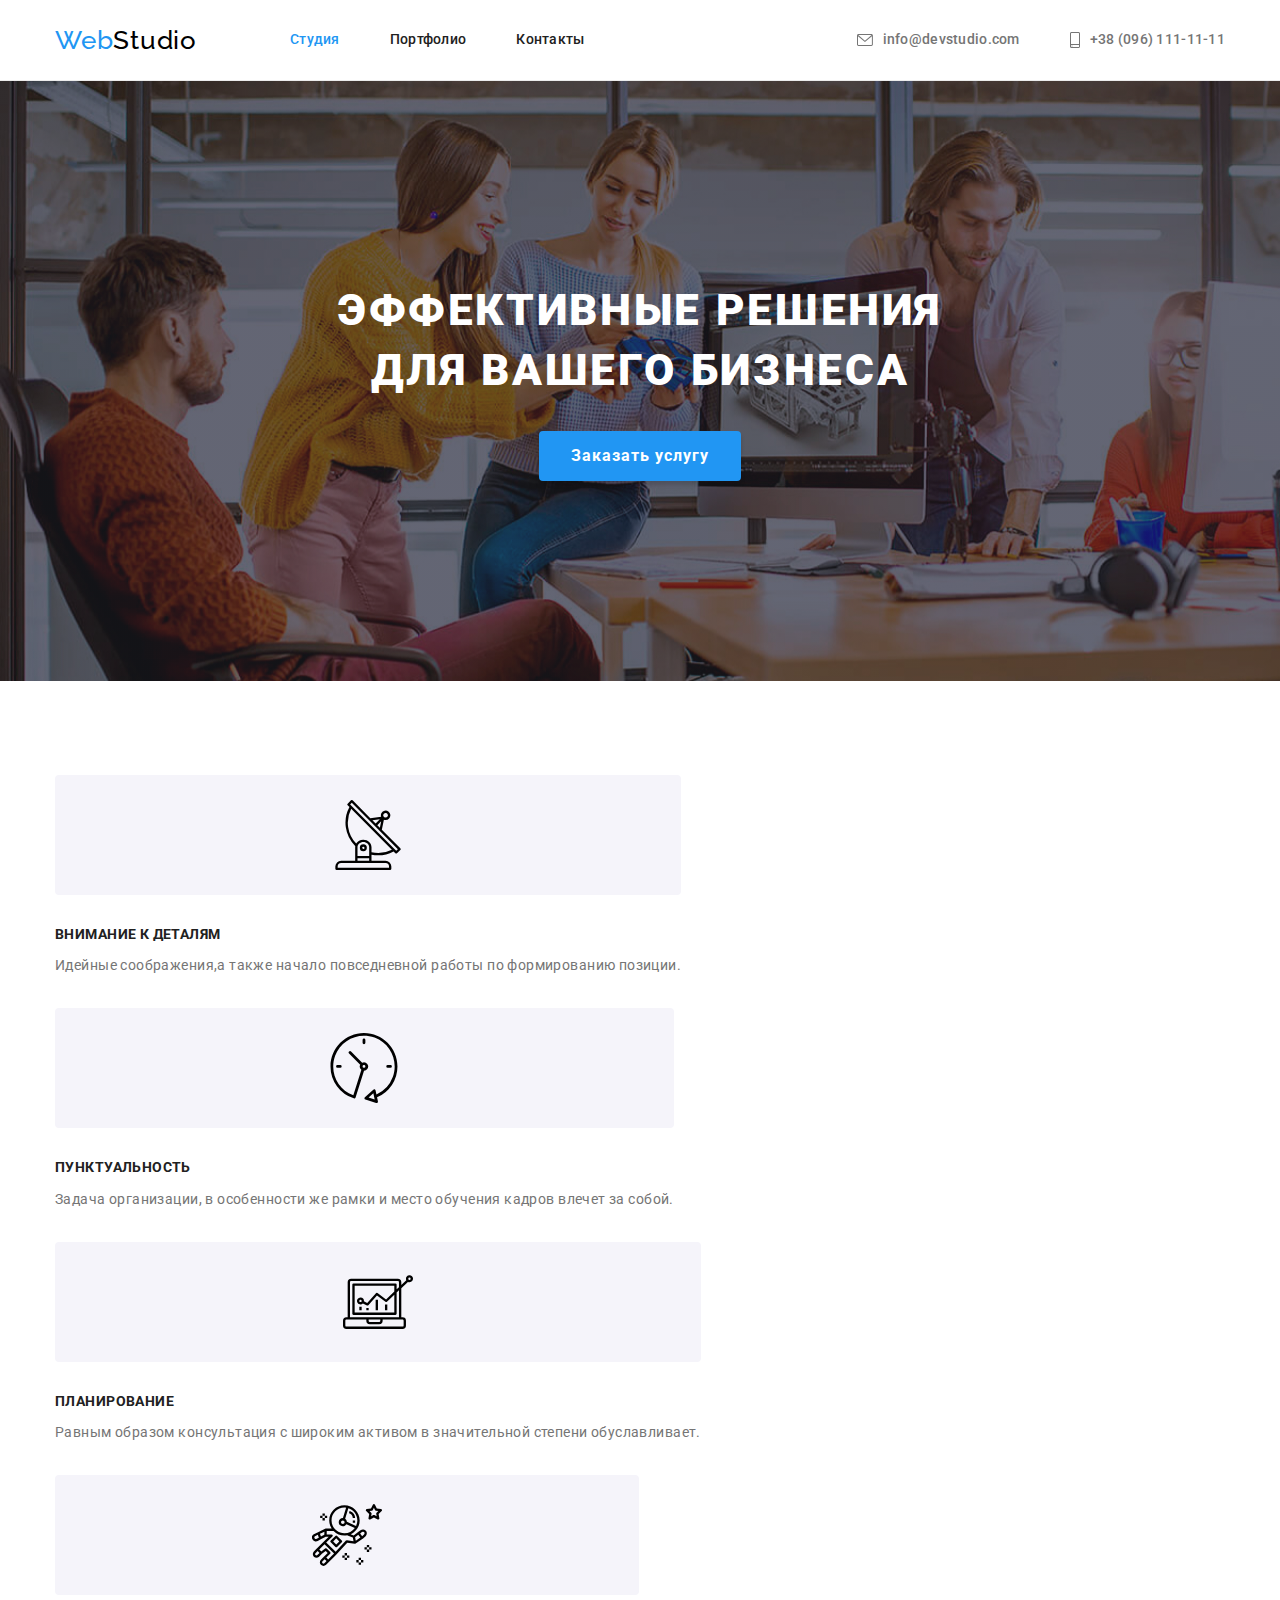
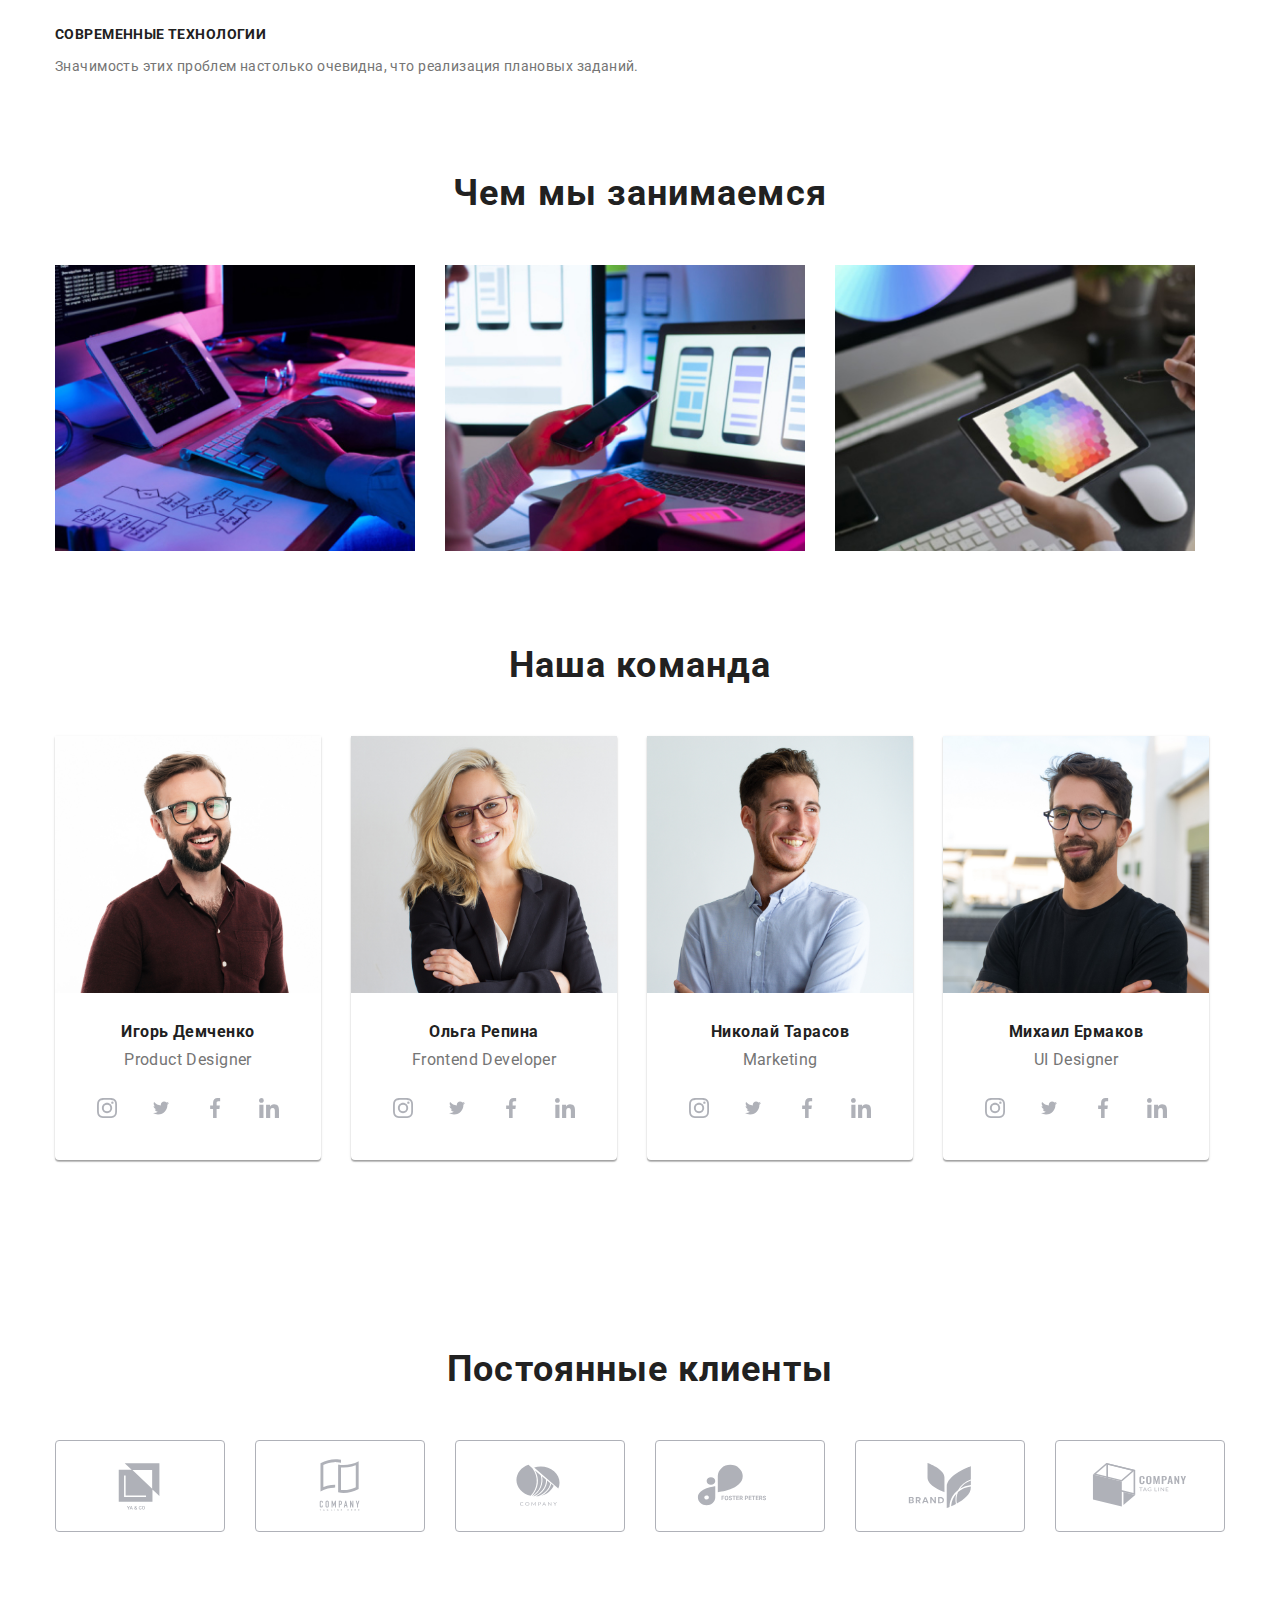
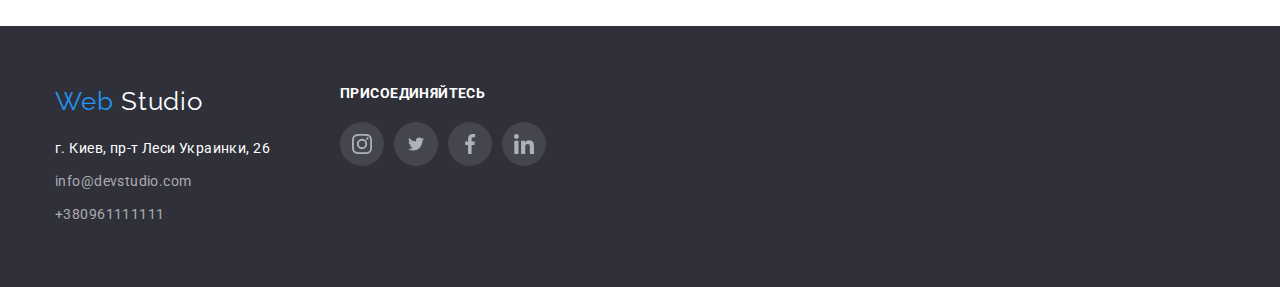
==== commit 12f024c0: "11/06hw4" ====
--- a/index.html
+++ b/index.html
@@ -370,7 +370,7 @@
       <section class="section">
         <div class="container">
           <h2 class="section-title-h2">Постоянные клиенты</h2>
-          <ul class="list card-set customers-list ">
+          <ul class="list card-set customers-list">
             <li class="customers-item">
               <a class="customers-link" href="">
                 <svg class="svg-custom" width="106" height="60">
@@ -406,6 +406,14 @@
             <li class="customers-item">
               <a class="customers-link" href="">
                 <svg class="svg-custom" width="106" height="60">
+                  <use href="./imeges/SVG/Sprite.svg#icon-Logo-5"></use>
+                </svg>
+              </a>
+            </li>
+
+            <li class="customers-item">
+              <a class="customers-link" href="">
+                <svg class="svg-custom" width="106" height="60">
                   <use href="./imeges/SVG/Sprite.svg#icon-Logo-6"></use>
                 </svg>
               </a>
@@ -415,26 +423,81 @@
       </section>
     </main>
 
+    <!-- ============ footer =========== -->
+
     <footer class="footer-contacts">
       <div class="container footer-container">
-        <a class="logo" href="index.html">
-          Web
-          <span class="footer-logo-title-right">Studio</span>
-        </a>
-        <address class="address">г. Киев, пр-т Леси Украинки, 26</address>
-        <ul class="footer-contacts-list">
-          <li class="">
-            <a class="footer-email-link" href="mailto:info@devstudio.com">
-              info@devstudio.com
-            </a>
-          </li>
-
-          <li class="">
-            <a class="footer-tel-link" href="tel:+380961111111">
-              +380961111111
-            </a>
-          </li>
-        </ul>
+        <div class="footer-div1" >
+          <a class="logo" href="index.html">
+            Web
+            <span class="footer-logo-title-right">Studio</span>
+          </a>
+          <address class="address">
+            <ul class="list footer-contacts-list">
+              <li class="footer-contacts-item">
+                <a
+                  class="link footer-contacts-link"
+                  href="https://goo.gl/maps/MJHuxQSX3VtzaJt58"
+                  target="_blank"
+                  rel="noreferrer noopener"
+                >
+                  г. Киев, пр-т Леси Украинки, 26
+                </a>
+              </li>
+              <li class="footer-contacts-item">
+                <a
+                  class="link footer-contacts-link"
+                  href="mailto:info@devstudio.com"
+                >
+                  info@devstudio.com
+                </a>
+              </li>
+
+              <li class="footer-contacts-item">
+                <a class="link footer-contacts-link" href="tel:+380961111111">
+                  +380961111111
+                </a>
+              </li>
+            </ul>
+          </address>
+        </div>
+
+        <div class="footer-join">
+          <h3 class="join-title">присоединяйтесь</h3>
+          <ul class="list social-list">
+            <li class="social-item">
+              <a class="social-link" href="">
+                <svg class="social-icon-svg" width="20" height="20">
+                  <use href="./imeges/SVG/Sprite.svg#icon-instagram-2"></use>
+                </svg>
+              </a>
+            </li>
+
+            <li class="social-item">
+              <a class="social-link" href="">
+                <svg class="social-icon-svg" width="20" height="16">
+                  <use href="./imeges/SVG/Sprite.svg#icon-twitter-1"></use>
+                </svg>
+              </a>
+            </li>
+
+            <li class="social-item">
+              <a class="social-link" href="">
+                <svg class="social-icon-svg" width="" height="20">
+                  <use href="./imeges/SVG/Sprite.svg#icon-facebook-1"></use>
+                </svg>
+              </a>
+            </li>
+
+            <li class="social-item">
+              <a class="social-link" href="">
+                <svg class="social-icon-svg" width="20" height="20">
+                  <use href="./imeges/SVG/Sprite.svg#icon-linkedin-1"></use>
+                </svg>
+              </a>
+            </li>
+          </ul>
+        </div>
       </div>
     </footer>
   </body>
--- a/css/styles.css
+++ b/css/styles.css
@@ -13,6 +13,7 @@
   --primary-background: #ffffff;
   --secondary-background: #f5f4fa;
   --footer-background: #2f303a;
+  --decore-gray-color: #ececec;
   --accent-backgrounde: #2196f3;
 }
 
@@ -68,9 +69,13 @@
   overflow: hidden;
 }
 
-.header-container {
-  display: flex;
-  align-items: center;
+.list {
+  list-style: none;
+}
+
+.link {
+  text-decoration: none;
+  color: currentColor;
 }
 
 .navigation {
@@ -79,32 +84,15 @@
   align-items: center;
 }
 
-.header-page {
-  font-weight: 500;
-  line-height: 1.14;
-  letter-spacing: 0.02em;
-  border-bottom: 1px solid #ececec;
-}
-
 .navigation-list {
   display: flex;
   align-items: center;
   color: var(--title-text-color);
-}
-
-.header-contact {
-  display: flex;
-  align-items: center;
-  margin-left: auto;
 }
 
 .svg-contact-icon {
   margin-right: 10px;
   fill: currentColor;
-}
-
-.list {
-  list-style: none;
 }
 
 .container {
@@ -141,7 +129,7 @@
 .logo {
   text-decoration: none;
   font-family: Raleway;
-  color: #2196f3;
+  color: var(--accent-color);
   font-size: 26px;
   line-height: 1.19;
   letter-spacing: 0.03em;
@@ -149,6 +137,67 @@
 
 .header-page .logo {
   margin-right: 93px;
+}
+
+/* ================ header ============= */
+
+.header-container {
+  display: flex;
+  align-items: center;
+}
+
+.header-page {
+  font-weight: 500;
+  line-height: 1.14;
+  letter-spacing: 0.02em;
+  border-bottom: 1px solid var(--decore-gray-color);
+}
+
+.header-contact {
+  display: flex;
+  align-items: center;
+  margin-left: auto;
+}
+
+.header-page .link {
+  display: flex;
+  align-items: center;
+  padding-top: 32px;
+  padding-bottom: 32px;
+}
+
+.header-container .item:not(:last-child) {
+  margin-right: 50px;
+}
+
+.header-container .link:hover,
+.header-container .link:focus,
+.cunrrent {
+  color: var(--accent-color);
+}
+
+/* ========== footer ========== */
+
+.footer-container {
+  display: flex;
+  justify-content: baseline;
+}
+
+.footer-div1 {
+  margin-right: 70px;
+}
+
+.join {
+}
+
+.join-title {
+  margin-bottom: 20px;
+  /* font-weight: 700; ?????? */
+  font-size: 14px;
+  line-height: 1.14;
+  letter-spacing: 0.03em;
+  text-transform: uppercase;
+  color:var(--primary-white-color)
 }
 
 .footer-contacts .logo {
@@ -164,27 +213,12 @@
   color: #ffffff;
 }
 
-.header-page .link {
-  display: flex;
-  align-items: center;
-  padding-top: 32px;
-  padding-bottom: 32px;
-}
-
-/* ссылки шапки сайта */
-
-.link {
-  text-decoration: none;
-  color: currentColor;
-}
-
-/* header c
-ontac */
+/* =========hero======= */
 
 .hero {
   max-width: 1600px;
-  background-color: #2f303a;
-  color: #ffffff;
+  background-color: var(--footer-background);
+  color: var(--primary-white-color);
   text-align: center;
   padding-top: 200px;
   padding-bottom: 200px;
@@ -205,86 +239,9 @@
   margin-bottom: 30px;
 }
 
-/* ============ ourfeatures =============*/
-
-.ourfeatures-item {
-  flex-basis: calc(100% / 4 - 30px);
-}
-
-.features-title {
-  font-size: 14px;
-  line-height: 1.4;
-  vertical-align: top;
-  letter-spacing: 0.03em;
-  text-transform: uppercase;
-  color: #212121;
-  margin-bottom: 10px;
-}
-
-.ourfeatures-icon-wrap {
-  padding: 25px;
-  margin-bottom: 30px;
-  display: flex;
-  justify-content: center;
-  align-items: center;
-  height: 120px;
-  border-radius: 4px;
-  background: #f5f4fa;
-}
-
-.ourfeatures-icon-wrap:hover {
-  background-color: #cccccc;
-}
-
-/* ========== what =========== */
-
-.what-item {
-  flex-basis: calc(100% / 3 -30px);
-}
-
-/* ========== team ========== */
-
-.team-item {
-  background-color: #ffffff;
-  border-radius: 0px 0px 4px 4px;
-  box-shadow: 0px 1px 3px rgba(0, 0, 0, 0.12), 0px 1px 1px rgba(0, 0, 0, 0.14),
-    0px 2px 1px rgba(0, 0, 0, 0.2);
-  flex-basis: calc(100% / 4 - 30px);
-}
-
-.team-content {
-  text-align: center;
-  padding: 30px;
-}
-
-.team {
-  background-color: #f5f4fa;
-}
-
-.team-title {
-  font-weight: 700;
-  font-size: 16px;
-  line-height: 1.18;
-  letter-spacing: 0.03em;
-  color: #212121;
-  margin-bottom: 10px;
-}
-
-.team-text {
-  margin-bottom: 16px;
-  line-height: 1.18;
-  letter-spacing: 0.03em;
-}
-
-.whatwedoing-list {
-  display: flex;
-  flex-wrap: wrap;
-  gap: 30px;
-}
-
 .button-hero {
-  background-color: #2196f3;
-  color: #ffffff;
+  background-color: var(--accent-backgrounde);
+  color: var(--primary-white-colors);
   font-family: inherit;
   font-weight: 700;
   font-size: 16px;
@@ -302,6 +259,87 @@
   background-color: #188ce8;
 }
 
+/* ============ ourfeatures =============*/
+
+.ourfeatures-item {
+  flex-basis: calc((100% - (4 -1) * 30px) / 4);
+}
+
+.features-title {
+  font-size: 14px;
+  line-height: 1.4;
+  vertical-align: top;
+  letter-spacing: 0.03em;
+  text-transform: uppercase;
+  color: var(--title-text-color);
+  margin-bottom: 10px;
+}
+
+.ourfeatures-icon-wrap {
+  padding: 25px;
+  margin-bottom: 30px;
+  display: flex;
+  justify-content: center;
+  align-items: center;
+  height: 120px;
+  border-radius: 4px;
+  background: #f5f4fa;
+}
+
+.ourfeatures-icon-wrap:hover {
+  background-color: #cccccc;
+}
+
+/* ========== what =========== */
+
+.what-item {
+  flex-basis: calc(100% / 3 - 30px);
+}
+
+.what {
+  padding: 0;
+}
+
+/* ========== team ========== */
+
+.team-item {
+  background-color: var(--primary-white-color);
+  border-radius: 0px 0px 4px 4px;
+  box-shadow: 0px 1px 3px rgba(0, 0, 0, 0.12), 0px 1px 1px rgba(0, 0, 0, 0.14),
+    0px 2px 1px rgba(0, 0, 0, 0.2);
+  flex-basis: calc(100% / 4 - 30px);
+}
+
+.team-content {
+  text-align: center;
+  padding: 30px;
+}
+
+.team {
+  background-color: var(--secondary-background);
+}
+
+.team-title {
+  font-weight: 700;
+  font-size: 16px;
+  line-height: 1.18;
+  letter-spacing: 0.03em;
+  color: #212121;
+  margin-bottom: 10px;
+}
+
+.team-text {
+  margin-bottom: 16px;
+  line-height: 1.18;
+  font-size: 16px;
+}
+
+.whatwedoing-list {
+  display: flex;
+  flex-wrap: wrap;
+  gap: 30px;
+}
+
 /* ============ customers =========== */
 
 .customers-container {
@@ -322,19 +360,21 @@
 }
 
 .customers-list {
+  /* display: flex;
+  justify-content: center; */
+}
+
+.customers-item {
+  /* flex-basis: calc(100% / 6 - 30px); */
+  flex-basis: calc((100% - (6 - 1) * 30px) / 6);
+}
+
+.customers-link {
   display: flex;
   justify-content: center;
-}
-
-/* .customers-item {
-  flex-basis: calc(100% / 5 - 30px);
-} */
-
-.customers-link {
-  display: flex;
-  justify-content: center;
-  align-items: center;
-  width: 170px;
+  align-items: center;
+  outline: none;
+  /* width: 170px; */
   height: 92px;
   border: 1px solid #afb1b8;
   border-radius: 4px;
@@ -345,7 +385,8 @@
   border-color: #188ce8;
 }
 
-.customers-link:hover svg {
+.customers-link:hover .svg-custom,
+.customers-link:focus .svg-custom {
   fill: #188ce8;
 }
 
@@ -360,16 +401,14 @@
   padding-bottom: 94px;
 }
 
-.main-section-button-list {
+.filter-list {
   display: flex;
   justify-content: center;
-  padding-top: 94px;
   margin-bottom: 50px;
 }
 
-.main-section-button-list li:not(:last-child) {
+.filter-listli:not(:last-child) {
   margin-right: 8px;
-
 }
 
 .button {
@@ -384,8 +423,8 @@
   box-shadow: 0px 0px 0px 0px #f3ebeb;
 }
 
-.button-mode-blue {
-  background-color: #f5f4fa;
+.filter-btn {
+  background-color: var(--secondary-background);
   font-family: inherit;
   font-weight: 500;
   font-size: 16px;
@@ -399,13 +438,13 @@
 
 .button {
   border: #188ce8;
-  background-color: #f5f4fa;
+  background-color: var(--secondary-background);
   /* padding: 10px 32px; */
   border-radius: 4px;
 }
 
-.button-mode-blue:hover {
-  background-color: #2196f3;
+.filter-btn:hover {
+  background-color: var(--accent-backgrounde);
   cursor: pointer;
   color: #ffffff;
   border-radius: 4px;
@@ -414,131 +453,78 @@
   border-radius: 4px;
 }
 
-/* main section img */
-
-.section-img-list {
-  font-size: 18sp;
-  line-height: 2;
-  list-style-type: none;
-  flex-direction: row;
-  vertical-align: top;
-  letter-spacing: 0.06em;
-}
-
-.section-item-img {
-  font-weight: 370px;
-  height: 404px;
-  justify-content: flex-start;
-}
-
 .item-img-text-position {
-  display: block;
   padding: 20px 24px;
-  border-right: 1px solid #eeeeee;
-  border-bottom: 1px solid #eeeeee;
-  border-left: 1px solid #eeeeee;
-}
-
-.main-sectiin-porfolio-title {
+  border: 1px solid var(--decore-gray-color);
+}
+
+.porfolio-h4-title {
   font-size: 18px;
   line-height: 2;
   letter-spacing: 0.03em;
   color: #212121;
 }
 
+.ourfeatures-p-text {
+  font-size: 16px;
+  line-height: 1.88;
+  letter-spacing: 0.03em;
+  color: var(--primary-text-color);
+}
+
 /*===footer===*/
+
+.footer-contacts .social-link {
+  background: rgba(255, 255, 255, 0.1);
+}
+
 .footer-contacts {
-  /* width: 1600; */
-  /* margin: 0 auto; */
   background-color: #2f303a;
 }
 
-.address {
-  margin-bottom: 9px;
-}
-
 .footer-contacts-list {
-  background-color: #2f303a;
-  list-style-type: none;
-}
-
-.footer-contacts-list li:not(:last-child) {
-  margin-bottom: 9px;
-}
-
-.footer-email-link {
+}
+
+.footer-contacts-link {
+  /* font-size: 14px;
+  line-height: 1.4em;
+  letter-spacing: 0.03em;
+  color: rgba(255, 255, 255, 0.6);
+  text-decoration: none;
+}
+.footer-contacts-link {
   font-size: 14px;
   line-height: 1.4em;
   letter-spacing: 0.03em;
   color: rgba(255, 255, 255, 0.6);
-  text-decoration: none;
-}
-.footer-tel-link {
-  font-size: 14px;
-  line-height: 1.4em;
-  letter-spacing: 0.03em;
-  color: rgba(255, 255, 255, 0.6);
-  text-decoration: none;
-}
-
-
-/* 
-==================================================
-      index.html links
-==================================================
- */
-
-/*Наши возможности  */
-
-/* .ourfeatures-p-text {
-  font-size: 14px;
-  line-height: 1.7;
-  vertical-align: top;
-  letter-spacing: 0.03em;
-  color: #757575;
-} */
-
-/*Чем мы занимаемся секция  */
+  text-decoration: none; */
+}
+
+.footer-contacts-link[target="_blank"] {
+  color: var(--primary-white-color);
+}
+
+.footer-contacts-link:hover,
+.footer-contacts-link:focus {
+  color: var(--accent-color);
+}
+
+.footer-contacts-item:not(:last-child) {
+  margin-bottom: 9px;
+}
 
 /* index footer */
 .address {
   font-style: normal;
-  font-size: 14px;
-  line-height: 1.7;
-  vertical-align: top;
-  letter-spacing: 0.03em;
-  color: #ffffff;
-}
-
-/* ================
-РАЗМЕТКА ДЗ №3
-==================*/
-
-.list {
-  list-style: none;
-}
-
-.header-container .item:not(:last-child) {
-  margin-right: 50px;
-}
-
-.header-container .link:hover,
-.header-container .link:focus,
-.cunrrent {
-  color: var(--accent-color);
-}
-
-/* ==========
-MAIN  */
-
-/* чем мы занимаемся */
-
-/* наша команда */
+  color: rgba(255, 255, 255, 0.6);
+}
 
 .footer-contacts {
   padding-top: 60px;
   padding-bottom: 60px;
 }
+
+/* наша команда */
 
 /* ===================
 ======================
@@ -557,35 +543,14 @@
   padding-bottom: 94px;
 }
 
-.section-img-list {
-  display: flex;
-  flex-wrap: wrap;
-  /* margin-right: -30px;
-  margin-bottom: -30px; */
-  /* align-items:center;
-    justify-content:space-between;
-    align-content:flex-start;
-    text-align:left;
-    border: 1px solid tomato;
-    margin: 0 auto; */
-}
-
-.section-item-img {
-  width: calc((100% - 60px) / 3);
-}
-
-.section-item-img:not(:nth-child(3n)) {
-  margin-right: 30px;
-}
-
-.section-item-img:not(:nth-last-child(-n + 3)) {
-  margin-bottom: 30px;
-}
-
-/* ===================
-+++++++++++++++++++++++
-SVG */
-
+.portfolio-item {
+  flex-basis: calc((100% - 60px) / 3);
+}
+
+.portfolio-link {
+  display: block;
+  text-decoration: none;
+}
 /* ========== social-list ========= */
 
 .social-list {
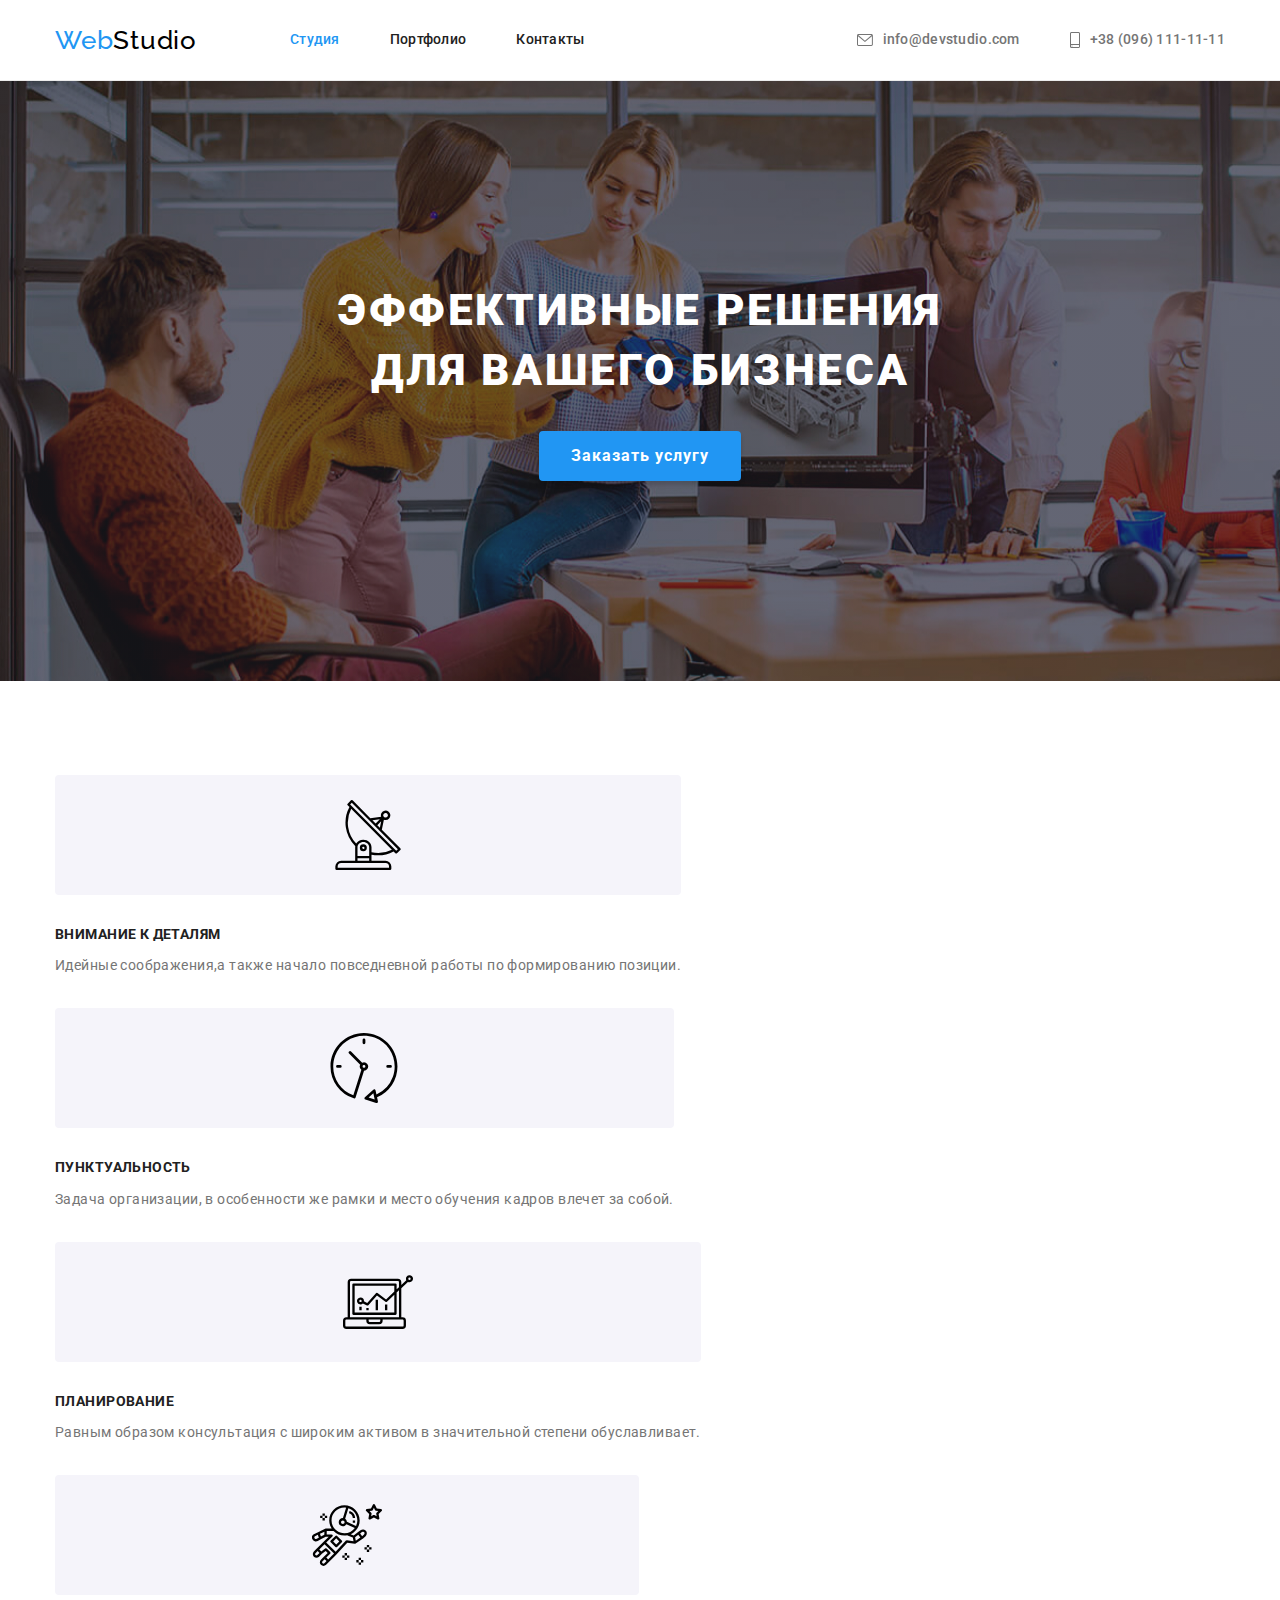
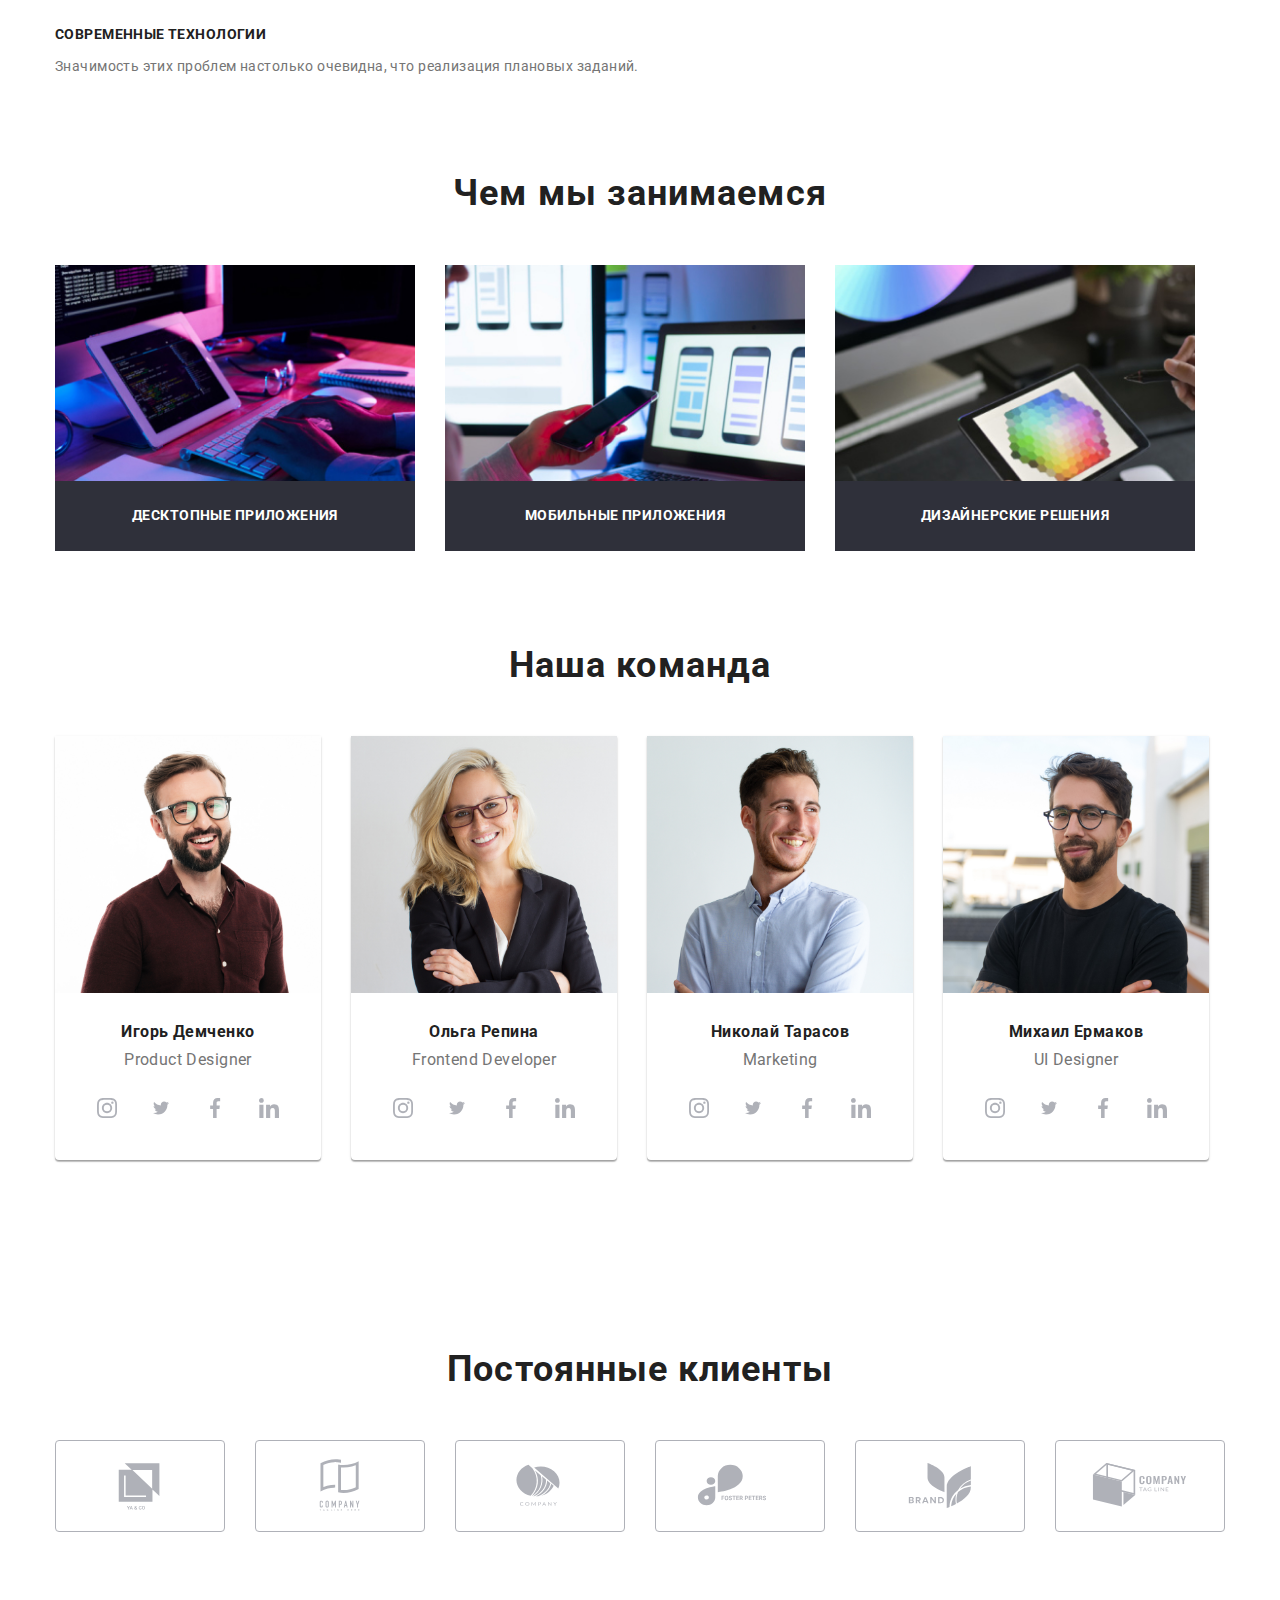
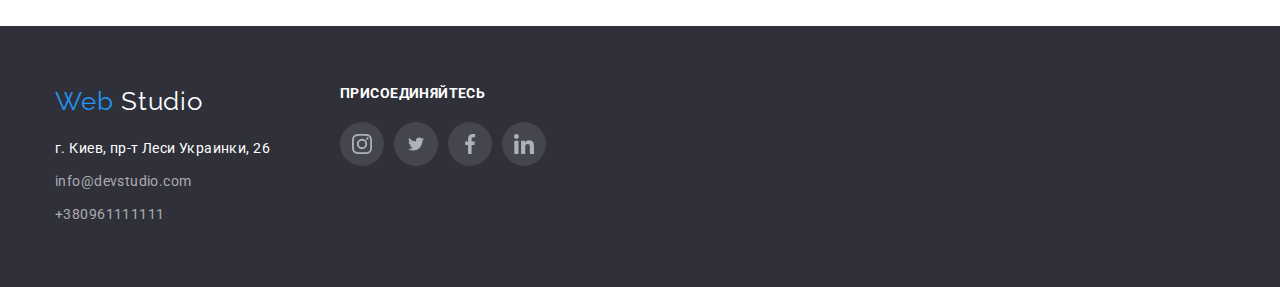
==== commit 92133037: "11/06hw4" ====
--- a/index.html
+++ b/index.html
@@ -130,6 +130,8 @@
         </div>
       </section>
 
+
+
       <section class="section what">
         <div class="container">
           <h2 class="section-h2-title">Чем мы занимаемся</h2>
@@ -141,6 +143,7 @@
                 height="294"
                 alt="photo1"
               />
+              <p class="subtext" >Десктопные приложения</p>
             </li>
 
             <li class="what-item">
@@ -150,6 +153,7 @@
                 height="294"
                 alt="photo2"
               />
+              <p class="subtext" >Мобильные приложения</p>
             </li>
 
             <li class="what-item">
@@ -159,6 +163,7 @@
                 height="294"
                 alt="photo3"
               />
+              <p class="subtext" >Дизайнерские решения</p>
             </li>
           </ul>
         </div>
--- a/css/styles.css
+++ b/css/styles.css
@@ -293,6 +293,27 @@
 /* ========== what =========== */
 
 .what-item {
+  position: relative;
+}
+
+.subtext {
+  position: absolute;
+  left: 0;
+  bottom: 0;
+  display: flex;
+  align-items: center;
+  justify-content: center;
+  width: 100%;
+  height: 70px;
+  font-weight: 700;
+  line-height: 1.14;
+  text-transform: uppercase;
+  color: #fff;
+  background-color:var(--footer-background)
+}
+
+
+.what-item {
   flex-basis: calc(100% / 3 - 30px);
 }
 
@@ -480,6 +501,7 @@
 
 .footer-contacts {
   background-color: #2f303a;
+
 }
 
 .footer-contacts-list {
@@ -532,6 +554,8 @@
 ====================== */
 .main-section-button {
   padding-top: 94px;
+  
+
 }
 
 .main-img-container {
@@ -548,8 +572,8 @@
 }
 
 .portfolio-link {
-  display: block;
-  text-decoration: none;
+  /* display: block;
+  text-decoration: none; */
 }
 /* ========== social-list ========= */
 
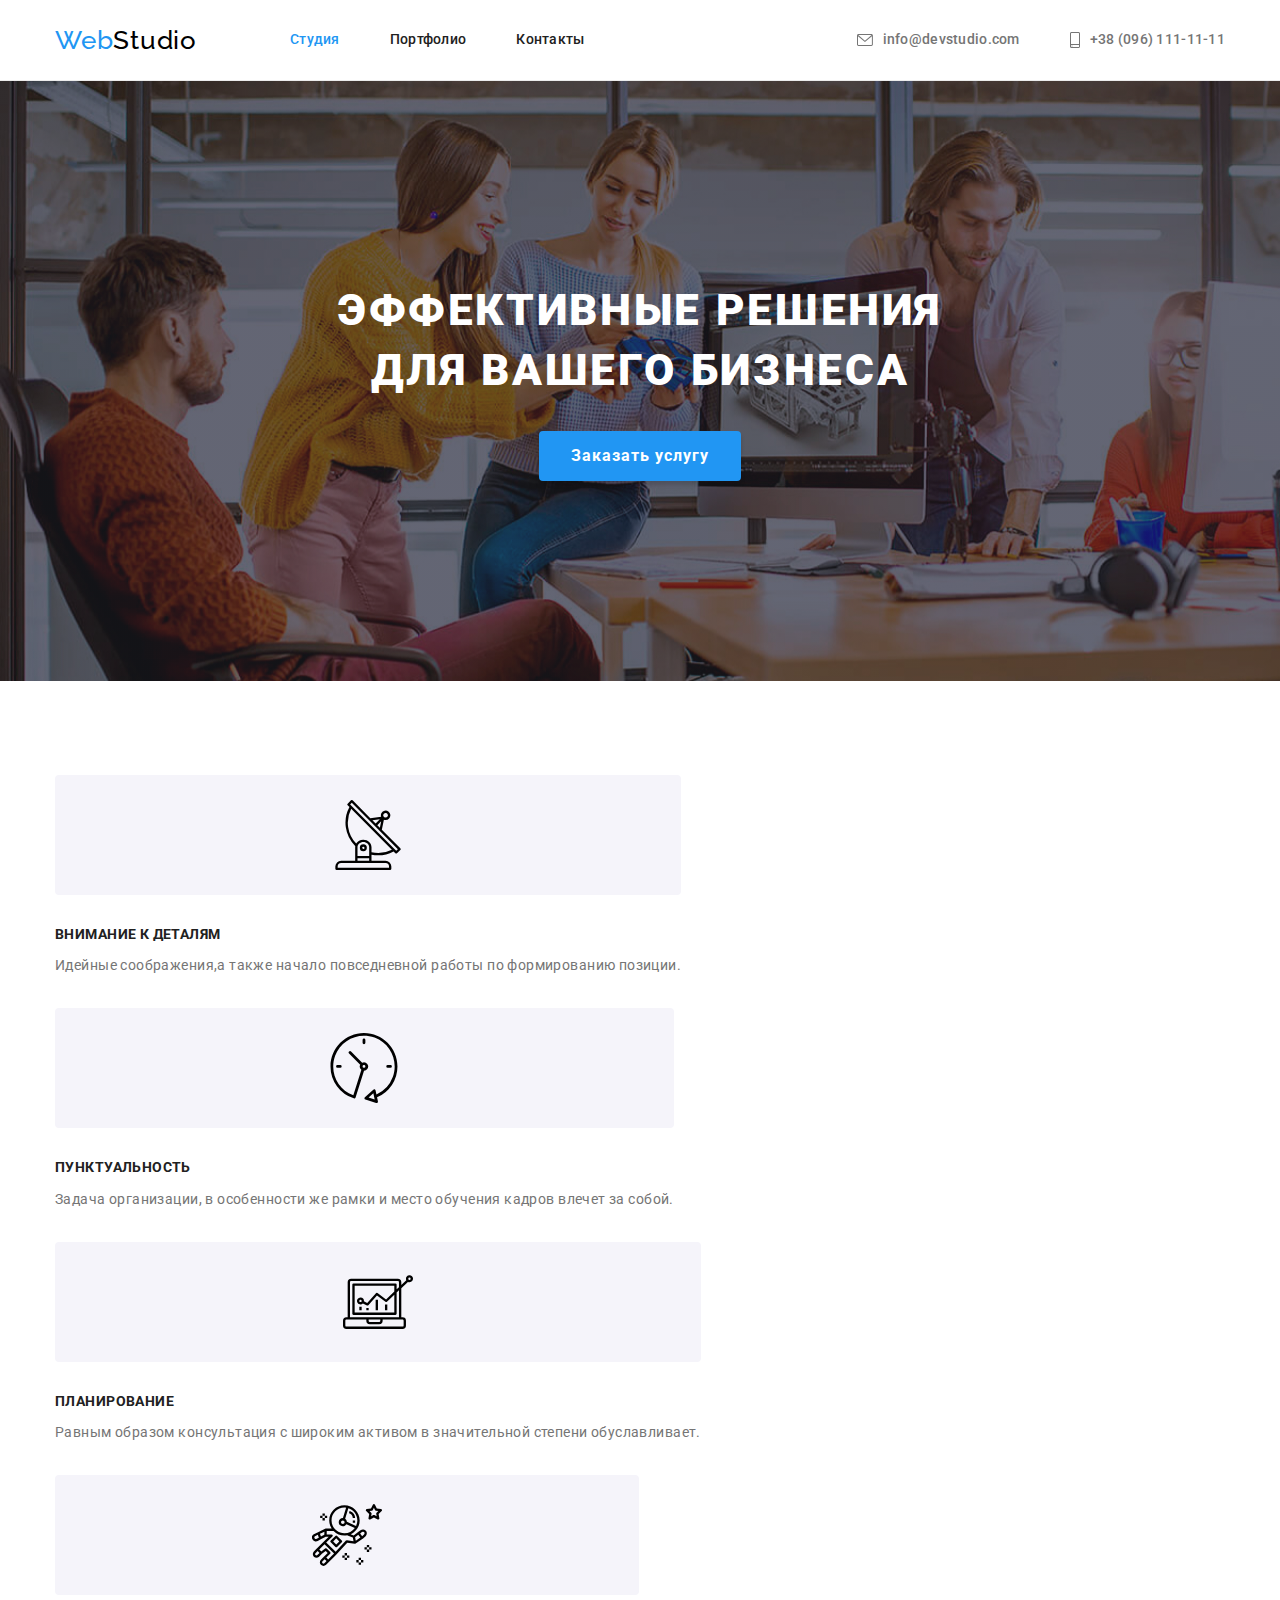
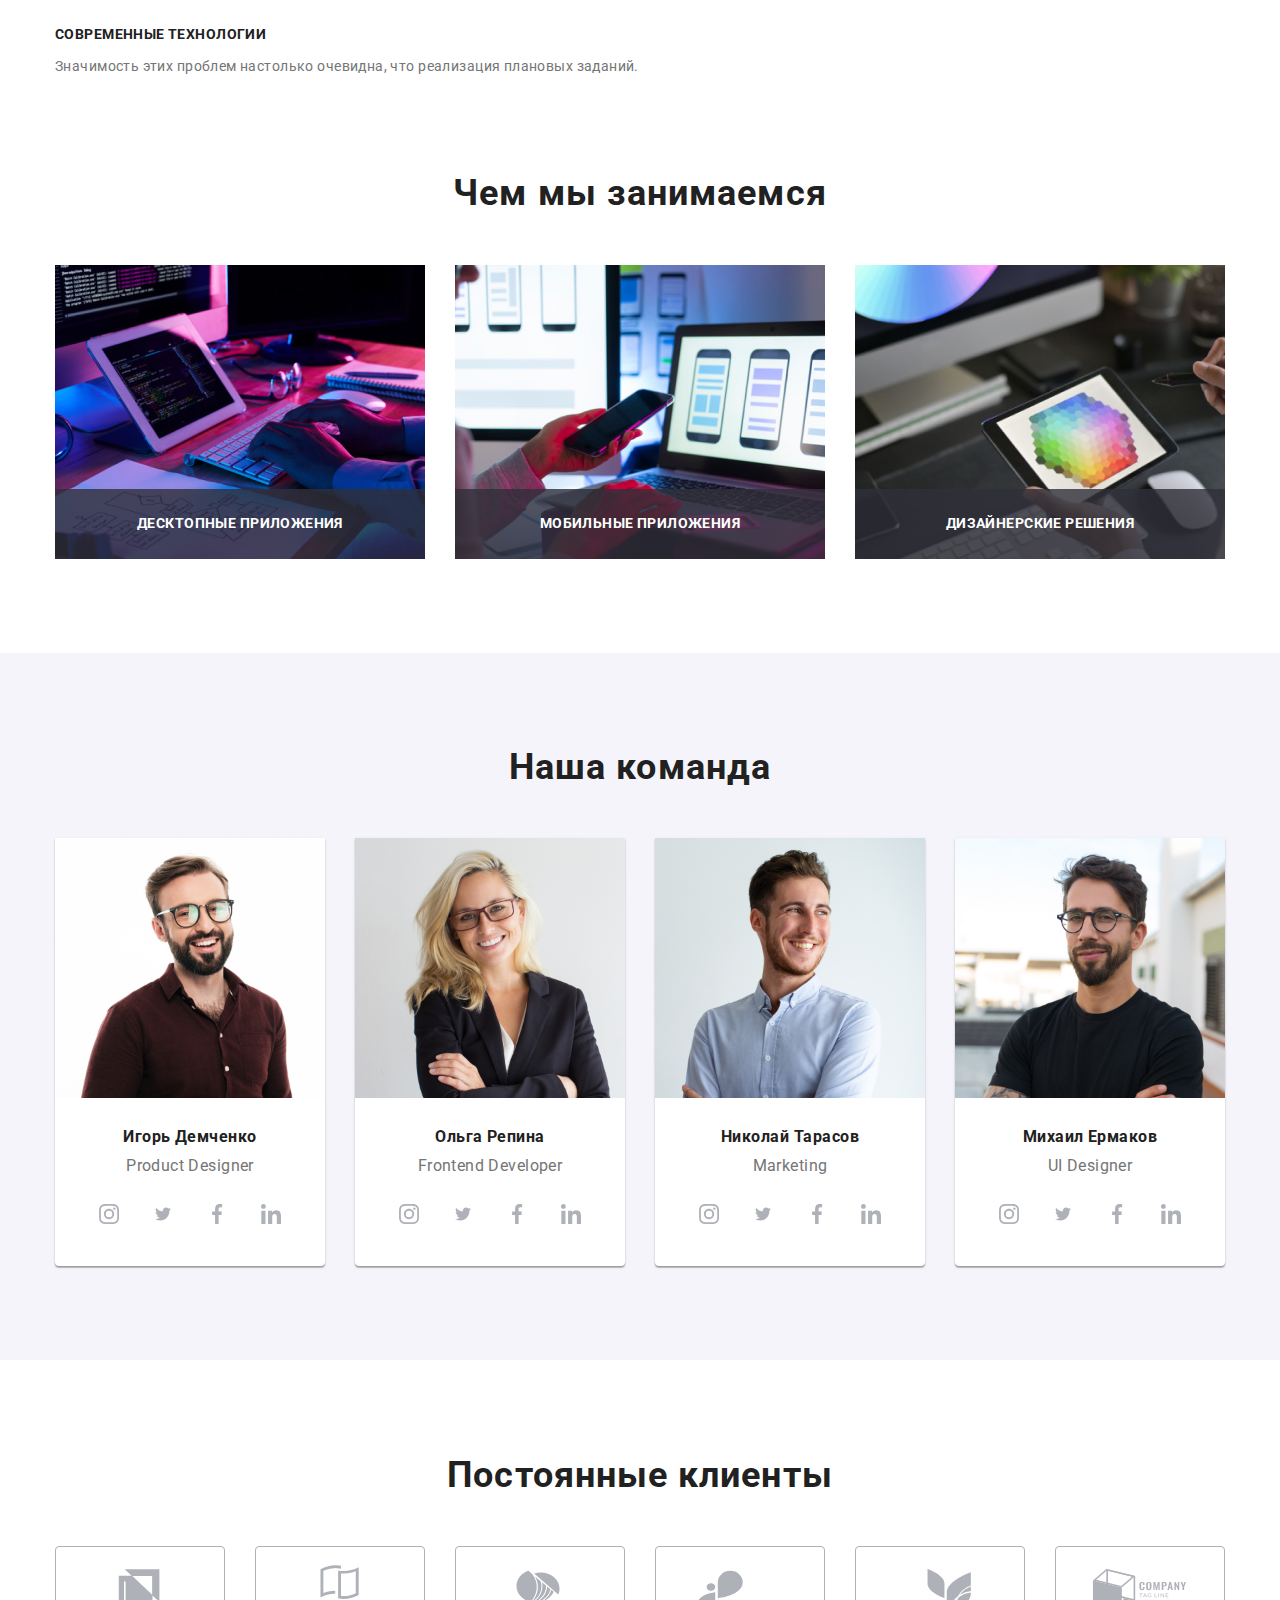
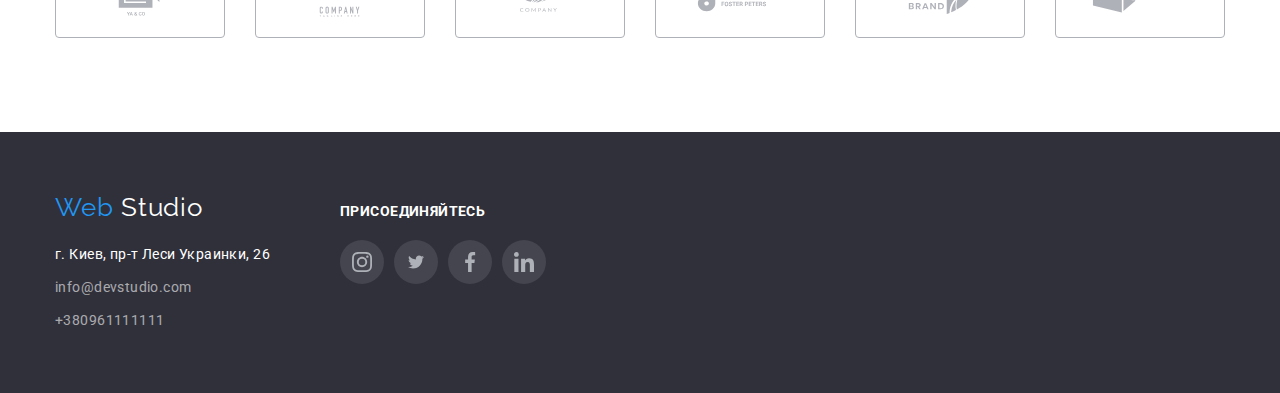
==== commit c3def7b5: "13.06hw4" ====
--- a/index.html
+++ b/index.html
@@ -173,7 +173,7 @@
         <div class="container">
           <h2 class="section-h2-title">Наша команда</h2>
           <ul class="list team-list card-set">
-            <li class="item team-item">
+            <li class="team-item">
               <img src="imeges/pic1nk.jpg" width="270" alt="member1" />
               <div class="team-content">
                 <h3 class="team-title">Игорь Демченко</h3>
--- a/css/styles.css
+++ b/css/styles.css
@@ -108,6 +108,10 @@
   padding-bottom: 94px;
 }
 
+.section-ourteam {
+  background: var(--secondary-background);
+}
+
 .section-h2-title {
   font-size: 36px;
   line-height: 1.16;
@@ -139,6 +143,14 @@
   margin-right: 93px;
 }
 
+.logo-title-right {
+  color: #000000;
+}
+
+.footer-logo-title-right {
+  color: #ffffff;
+}
+
 /* ================ header ============= */
 
 .header-container {
@@ -180,7 +192,7 @@
 
 .footer-container {
   display: flex;
-  justify-content: baseline;
+  align-items: baseline;
 }
 
 .footer-div1 {
@@ -197,20 +209,12 @@
   line-height: 1.14;
   letter-spacing: 0.03em;
   text-transform: uppercase;
-  color:var(--primary-white-color)
+  color: var(--primary-white-color);
 }
 
 .footer-contacts .logo {
   display: block;
   margin-bottom: 20px;
-}
-
-.logo-title-right {
-  color: #000000;
-}
-
-.footer-logo-title-right {
-  color: #ffffff;
 }
 
 /* =========hero======= */
@@ -292,8 +296,13 @@
 
 /* ========== what =========== */
 
+.what {
+  padding-top: 0;
+}
+
 .what-item {
   position: relative;
+  flex-basis: calc((100% - (3 - 1) * 30px) / 3);
 }
 
 .subtext {
@@ -304,21 +313,13 @@
   align-items: center;
   justify-content: center;
   width: 100%;
-  height: 70px;
+  padding: 27px;
   font-weight: 700;
   line-height: 1.14;
   text-transform: uppercase;
   color: #fff;
-  background-color:var(--footer-background)
-}
-
-
-.what-item {
-  flex-basis: calc(100% / 3 - 30px);
-}
-
-.what {
-  padding: 0;
+  background: rgba(47, 48, 58, 0.8);
+  /* background-color: rgba(47, 48, 58, 0.8);?????? */
 }
 
 /* ========== team ========== */
@@ -328,7 +329,7 @@
   border-radius: 0px 0px 4px 4px;
   box-shadow: 0px 1px 3px rgba(0, 0, 0, 0.12), 0px 1px 1px rgba(0, 0, 0, 0.14),
     0px 2px 1px rgba(0, 0, 0, 0.2);
-  flex-basis: calc(100% / 4 - 30px);
+  flex-basis: calc((100% - (4 - 1) * 30px) / 4);
 }
 
 .team-content {
@@ -380,11 +381,6 @@
   color: #212121;
 }
 
-.customers-list {
-  /* display: flex;
-  justify-content: center; */
-}
-
 .customers-item {
   /* flex-basis: calc(100% / 6 - 30px); */
   flex-basis: calc((100% - (6 - 1) * 30px) / 6);
@@ -426,6 +422,7 @@
   display: flex;
   justify-content: center;
   margin-bottom: 50px;
+  column-gap: 8px;
 }
 
 .filter-listli:not(:last-child) {
@@ -451,27 +448,18 @@
   font-size: 16px;
   line-height: 1.6;
   letter-spacing: 0.03em;
-  background-color: transparent;
   cursor: pointer;
   padding: 6px 24px;
   border: none;
-}
-
-.button {
-  border: #188ce8;
-  background-color: var(--secondary-background);
-  /* padding: 10px 32px; */
   border-radius: 4px;
 }
 
-.filter-btn:hover {
+.filter-btn:hover,
+.filter-btn:focus {
   background-color: var(--accent-backgrounde);
-  cursor: pointer;
   color: #ffffff;
-  border-radius: 4px;
   box-shadow: 0px 3px 1px rgba(0, 0, 0, 0.1), 0px 1px 2px rgba(0, 0, 0, 0.08),
     0px 2px 2px rgba(0, 0, 0, 0.12);
-  border-radius: 4px;
 }
 
 .item-img-text-position {
@@ -489,8 +477,6 @@
 .ourfeatures-p-text {
   font-size: 16px;
   line-height: 1.88;
-  letter-spacing: 0.03em;
-  color: var(--primary-text-color);
 }
 
 /*===footer===*/
@@ -501,10 +487,6 @@
 
 .footer-contacts {
   background-color: #2f303a;
-
-}
-
-.footer-contacts-list {
 }
 
 .footer-contacts-link {
@@ -554,8 +536,6 @@
 ====================== */
 .main-section-button {
   padding-top: 94px;
-  
-
 }
 
 .main-img-container {
@@ -572,9 +552,36 @@
 }
 
 .portfolio-link {
-  /* display: block;
-  text-decoration: none; */
-}
+  display: flex;
+  flex-direction: column;
+  /* text-decoration: none; */
+}
+
+.portfolio-link:hover,
+.portfolio-link:focus {
+  box-shadow: 0px 1px 1px rgba(0, 0, 0, 0.12), 0px 4px 4px rgba(0, 0, 0, 0.06),
+    1px 4px 6px rgba(0, 0, 0, 0.16);
+}
+
+.hover-overlay {
+  transition-duration: 500ms;
+  position: relative;
+  overflow: hidden;
+}
+
+.form {
+  position: absolute;
+  left: 0;
+  top: 0;
+  width: 100%;
+  height: 100%;
+  padding: 63px 24px;
+  color: var(--white-text);
+  background-color: rgba(33, 150, 243, 0.9);
+  transform: translateY(100%);
+  transition: transform 250ms cubic-bezier(0.4, 0, 0.2, 1);
+}
+
 /* ========== social-list ========= */
 
 .social-list {
